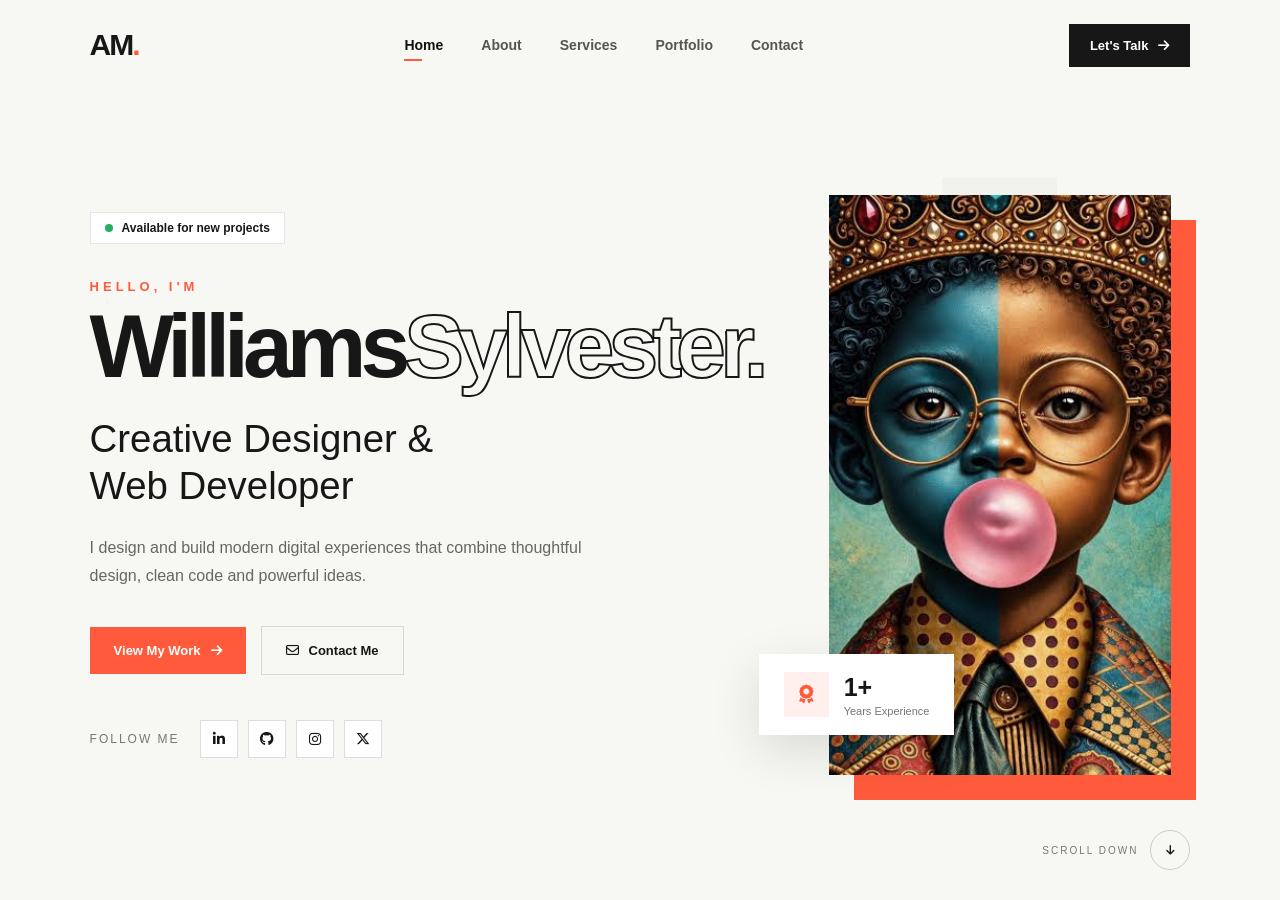
==== index.html @ d95278f9 "My first commit" ====
<!DOCTYPE html>
<html lang="en">
<head>
    <meta charset="UTF-8">
    <meta name="viewport" content="width=device-width, initial-scale=1.0">

    <title>WIlliams Sylvester Portfolio</title>

    <link
        rel="stylesheet"
        href="https://cdnjs.cloudflare.com/ajax/libs/font-awesome/6.5.2/css/all.min.css"
    >
    <link rel="stylesheet" href="style.css">
</head>

<body>

    <!-- =========================
         NAVIGATION
    ========================== -->
    <header class="header">

        <a href="#" class="logo">
            AM<span>.</span>
        </a>

        <nav class="navbar">
            <a href="/" class="active">Home</a>
            <a href="About.html">About</a>
            <a href="Services.html">Services</a>
            <a href="Portfolio.html">Portfolio</a>
            <a href="Contact.html">Contact</a>
        </nav>

        <a href="#contact" class="nav-button">
            Let's Talk
            <i class="fa-solid fa-arrow-right"></i>
        </a>

    </header>


    <!-- =========================
         HERO SECTION
    ========================== -->
    <section class="hero" id="home">

        <!-- LEFT SIDE -->
        <div class="hero-content">

            <div class="availability">
                <span class="status-dot"></span>
                Available for new projects
            </div>

            <p class="intro">
                HELLO, I'M
            </p>

            <h1>
                Williams<span>Sylvester.</span>
            </h1>

            <h2>
                Creative Designer &
                <br>
                Web Developer
            </h2>

            <p class="description">
                I design and build modern digital experiences
                that combine thoughtful design, clean code and
                powerful ideas.
            </p>


            <!-- BUTTONS -->
            <div class="hero-buttons">

                <a href="#portfolio" class="primary-btn">
                    View My Work
                    <i class="fa-solid fa-arrow-right"></i>
                </a>

                <a href="#contact" class="secondary-btn">
                    <i class="fa-regular fa-envelope"></i>
                    Contact Me
                </a>

            </div>


            <!-- SOCIAL ICONS -->
            <div class="social-area">

                <p>Follow me</p>

                <div class="social-icons">

                    <a href="#" aria-label="LinkedIn">
                        <i class="fa-brands fa-linkedin-in"></i>
                    </a>

                    <a href="#" aria-label="GitHub">
                        <i class="fa-brands fa-github"></i>
                    </a>

                    <a href="#" aria-label="Instagram">
                        <i class="fa-brands fa-instagram"></i>
                    </a>

                    <a href="#" aria-label="X / Twitter">
                        <i class="fa-brands fa-x-twitter"></i>
                    </a>

                </div>

            </div>

        </div>


        <!-- RIGHT SIDE -->
        <div class="hero-visual">

            <div class="background-text">
                DESIGN
            </div>

            <div class="image-card">

                <!-- Replace this image later with your own -->
                <img src="Assets/Pictures/images.jpeg" alt="Profile Picture">
            

                <div class="experience-card">

                    <div class="experience-icon">
                        <i class="fa-solid fa-award"></i>
                    </div>

                    <div>
                        <strong>1+</strong>
                        <span>Years Experience</span>
                    </div>

                </div>

            </div>

        </div>


        <!-- SCROLL INDICATOR -->
        <a href="#about" class="scroll-down">

            <span>Scroll Down</span>

            <div class="scroll-circle">
                <i class="fa-solid fa-arrow-down"></i>
            </div>

        </a>

    </section>

</body>
</html>
---- style.css ----
/* ==============================
   BASIC RESET
================================ */

* {
    margin: 0;
    padding: 0;
    box-sizing: border-box;
}

html {
    scroll-behavior: smooth;
}

body {
    font-family: Arial, Helvetica, sans-serif;
    background: #f7f7f4;
    color: #171717;
}

a {
    text-decoration: none;
    color: inherit;
}


/* ==============================
   HEADER / NAVBAR
================================ */

.header {
    width: 100%;
    height: 90px;

    display: flex;
    align-items: center;
    justify-content: space-between;

    padding: 0 7%;

    position: absolute;
    top: 0;
    left: 0;

    z-index: 100;
}


/* LOGO */

.logo {
    font-size: 30px;
    font-weight: 900;
    letter-spacing: -2px;
}

.logo span {
    color: #ff5a3c;
}


/* NAVIGATION */

.navbar {
    display: flex;
    align-items: center;
    gap: 38px;
}

.navbar a {
    font-size: 14px;
    font-weight: 600;
    color: #555;
    position: relative;

    transition: 0.3s;
}

.navbar a:hover,
.navbar a.active {
    color: #111;
}


/* Small line under active navigation */

.navbar a.active::after {
    content: "";

    position: absolute;

    width: 18px;
    height: 2px;

    background: #ff5a3c;

    left: 0;
    bottom: -8px;
}


/* NAVIGATION BUTTON */

.nav-button {
    background: #171717;
    color: white;

    padding: 14px 21px;

    font-size: 13px;
    font-weight: 600;

    display: flex;
    align-items: center;
    gap: 10px;

    transition: 0.3s;
}

.nav-button:hover {
    background: #ff5a3c;
}


/* ==============================
   HERO
================================ */

.hero {
    min-height: 100vh;

    padding: 150px 7% 80px;

    display: grid;
    grid-template-columns: 1fr 1fr;
    align-items: center;

    gap: 70px;

    position: relative;

    overflow: hidden;
}


/* ==============================
   LEFT CONTENT
================================ */

.hero-content {
    max-width: 650px;
}


/* AVAILABILITY */

.availability {
    display: inline-flex;
    align-items: center;

    gap: 9px;

    padding: 8px 14px;

    background: white;

    border: 1px solid #e5e5e5;

    font-size: 12px;
    font-weight: 600;

    margin-bottom: 35px;
}

.status-dot {
    width: 8px;
    height: 8px;

    background: #27ae60;

    border-radius: 50%;
}


/* SMALL INTRO */

.intro {
    color: #ff5a3c;

    font-size: 13px;

    letter-spacing: 4px;

    font-weight: 700;

    margin-bottom: 12px;
}


/* MAIN NAME */

.hero h1 {
    font-size: clamp(60px, 7vw, 105px);

    line-height: 0.9;

    letter-spacing: -6px;

    margin-bottom: 30px;
}

.hero h1 span {
    color: transparent;

    -webkit-text-stroke: 2px #171717;
}


/* JOB TITLE */

.hero h2 {
    font-size: clamp(25px, 3vw, 42px);

    line-height: 1.2;

    font-weight: 500;

    margin-bottom: 25px;
}


/* DESCRIPTION */

.description {
    color: #666;

    max-width: 540px;

    font-size: 16px;

    line-height: 1.8;

    margin-bottom: 35px;
}


/* ==============================
   BUTTONS
================================ */

.hero-buttons {
    display: flex;
    align-items: center;

    gap: 15px;

    margin-bottom: 45px;
}


.primary-btn,
.secondary-btn {
    padding: 16px 24px;

    font-size: 13px;

    font-weight: 700;

    display: inline-flex;
    align-items: center;

    gap: 10px;

    transition: 0.3s;
}


/* PRIMARY BUTTON */

.primary-btn {
    background: #ff5a3c;

    color: white;
}

.primary-btn:hover {
    background: #171717;

    transform: translateY(-3px);
}


/* SECOND BUTTON */

.secondary-btn {
    border: 1px solid #d7d7d7;

    background: transparent;
}

.secondary-btn:hover {
    background: white;

    border-color: #171717;

    transform: translateY(-3px);
}


/* ==============================
   SOCIAL ICONS
================================ */

.social-area {
    display: flex;

    align-items: center;

    gap: 20px;
}

.social-area p {
    font-size: 12px;

    color: #777;

    text-transform: uppercase;

    letter-spacing: 2px;
}

.social-icons {
    display: flex;

    gap: 10px;
}

.social-icons a {
    width: 38px;
    height: 38px;

    display: flex;

    align-items: center;
    justify-content: center;

    border: 1px solid #ddd;

    background: white;

    font-size: 14px;

    transition: 0.3s;
}

.social-icons a:hover {
    background: #171717;

    color: white;

    transform: translateY(-4px);
}


/* ==============================
   RIGHT HERO IMAGE
================================ */

.hero-visual {
    position: relative;

    display: flex;

    justify-content: center;
    align-items: center;
}


/* LARGE BACKGROUND TEXT */

.background-text {
    position: absolute;

    font-size: clamp(100px, 13vw, 200px);

    font-weight: 900;

    color: rgba(0, 0, 0, 0.025);

    transform: rotate(90deg);

    z-index: 0;

    user-select: none;
}


/* IMAGE CONTAINER */

.image-card {
    width: min(430px, 90%);

    height: 580px;

    position: relative;

    z-index: 2;

    background: #ddd;
}


/* ORANGE DECORATIVE BLOCK */

.image-card::before {
    content: "";

    position: absolute;

    width: 100%;
    height: 100%;

    background: #ff5a3c;

    left: 25px;
    top: 25px;

    z-index: -1;
}


/* IMAGE */

.image-card img {
    width: 100%;
    height: 100%;

    object-fit: cover;

    filter: grayscale(20%);
}


/* ==============================
   EXPERIENCE CARD
================================ */

.experience-card {
    position: absolute;

    left: -70px;
    bottom: 40px;

    background: white;

    padding: 18px 25px;

    display: flex;

    align-items: center;

    gap: 15px;

    box-shadow:
        0 15px 50px rgba(0, 0, 0, 0.12);
}


.experience-icon {
    width: 45px;
    height: 45px;

    background: #fff0ed;

    color: #ff5a3c;

    display: flex;

    align-items: center;
    justify-content: center;

    font-size: 19px;
}


.experience-card strong {
    display: block;

    font-size: 25px;
}

.experience-card span {
    display: block;

    font-size: 11px;

    color: #777;

    margin-top: 3px;
}


/* ==============================
   SCROLL DOWN
================================ */

.scroll-down {
    position: absolute;

    right: 7%;

    bottom: 30px;

    display: flex;

    align-items: center;

    gap: 12px;
}

.scroll-down span {
    font-size: 10px;

    letter-spacing: 2px;

    text-transform: uppercase;

    color: #777;
}

.scroll-circle {
    width: 40px;
    height: 40px;

    border: 1px solid #ccc;

    border-radius: 50%;

    display: flex;

    align-items: center;
    justify-content: center;

    font-size: 11px;
}


/* ==============================
   RESPONSIVE DESIGN
================================ */

@media (max-width: 950px) {

    .navbar {
        display: none;
    }

    .hero {
        grid-template-columns: 1fr;

        padding-top: 130px;
    }

    .hero-content {
        order: 1;
    }

    .hero-visual {
        order: 2;

        margin-top: 30px;
    }

    .image-card {
        height: 500px;
    }

    .experience-card {
        left: -20px;
    }

    .scroll-down {
        display: none;
    }
}


@media (max-width: 600px) {

    .header {
        padding: 0 5%;
    }

    .hero {
        padding-left: 5%;
        padding-right: 5%;
    }

    .nav-button {
        display: none;
    }

    .hero h1 {
        letter-spacing: -3px;
    }

    .hero-buttons {
        flex-direction: column;

        align-items: flex-start;
    }

    .image-card {
        width: 90%;

        height: 430px;
    }

    .experience-card {
        left: -10px;

        bottom: 20px;
    }
}

/* ==================================================
   1. GENERAL WEBSITE CSS
================================================== */

* {
    margin: 0;
    padding: 0;
    box-sizing: border-box;
}

html {
    scroll-behavior: smooth;
}

body {
    font-family: Arial, Helvetica, sans-serif;
    background: #f7f7f4;
    color: #171717;
}

a {
    color: inherit;
    text-decoration: none;
}

img {
    width: 100%;
    display: block;
}


/* ==================================================
   2. NAVIGATION BAR CSS
================================================== */

.main-header {
    width: 100%;
    min-height: 80px;

    padding: 0 7%;

    display: flex;
    align-items: center;
    justify-content: space-between;

    background: #ffffff;

    border-bottom: 1px solid #e9e9e9;
}

.nav-logo {
    font-size: 25px;
    font-weight: 800;
}

.nav-logo span {
    color: #ff5a3c;
}

.main-nav {
    display: flex;
    align-items: center;
    gap: 35px;
}

.nav-item {
    position: relative;

    color: #555;

    font-size: 14px;
    font-weight: 600;

    padding: 30px 0;

    transition: 0.3s;
}

.nav-item:hover,
.nav-item.active {
    color: #ff5a3c;
}

.nav-item.active::after {
    content: "";

    position: absolute;

    width: 20px;
    height: 2px;

    background: #ff5a3c;

    bottom: 20px;
    left: 0;
}


/* ==================================================
   3. SHARED PAGE HEADING
================================================== */

.page-heading {
    padding: 100px 7% 70px;

    text-align: center;

    background: #111;
    color: white;
}

.page-heading > p:first-child {
    color: #ff5a3c;

    font-size: 12px;
    font-weight: 700;

    letter-spacing: 4px;

    margin-bottom: 15px;
}

.page-heading h1 {
    font-size: clamp(45px, 6vw, 80px);

    letter-spacing: -4px;

    margin-bottom: 20px;
}

.page-heading h1 span {
    color: #ff5a3c;
}

.heading-description {
    max-width: 570px;

    margin: auto;

    color: #aaa;

    line-height: 1.8;
}


/* ==================================================
   4. BUTTONS
================================================== */

.main-btn {
    display: inline-flex;
    align-items: center;
    justify-content: center;

    gap: 10px;

    padding: 16px 25px;

    border: none;

    background: #ff5a3c;
    color: white;

    font-weight: bold;
    font-size: 13px;

    cursor: pointer;

    transition: 0.3s;
}

.main-btn:hover {
    background: #171717;

    transform: translateY(-3px);
}

.outline-btn {
    padding: 16px 25px;

    border: 1px solid #ccc;

    font-size: 13px;
    font-weight: bold;

    transition: 0.3s;
}

.outline-btn:hover {
    background: #171717;
    color: white;

    border-color: #171717;
}


/* ==================================================
   5. HOME PAGE CSS
================================================== */

.home-hero {
    min-height: calc(100vh - 80px);

    padding: 70px 7%;

    display: grid;

    grid-template-columns: 1.1fr 0.9fr;

    align-items: center;

    gap: 80px;
}

.small-title {
    color: #ff5a3c;

    font-size: 12px;
    font-weight: bold;

    letter-spacing: 4px;

    margin-bottom: 15px;
}

.home-content h1 {
    font-size: clamp(60px, 7vw, 100px);

    line-height: 0.95;

    letter-spacing: -6px;

    margin-bottom: 25px;
}

.home-content h1 span {
    color: transparent;

    -webkit-text-stroke: 2px #171717;
}

.home-content h2 {
    font-size: clamp(27px, 3vw, 42px);

    font-weight: 500;

    line-height: 1.2;

    margin-bottom: 25px;
}

.home-description {
    max-width: 560px;

    color: #666;

    line-height: 1.8;

    margin-bottom: 35px;
}

.home-buttons {
    display: flex;

    gap: 15px;
}

.home-image {
    position: relative;

    max-width: 450px;

    margin: auto;
}

.home-image::after {
    content: "";

    position: absolute;

    width: 100%;
    height: 100%;

    top: 20px;
    left: 20px;

    background: #ff5a3c;

    z-index: -1;
}

.home-image img {
    height: 580px;

    object-fit: cover;
}


/* ==================================================
   6. ABOUT PAGE CSS
================================================== */

.about-section {
    padding: 100px 7%;

    display: grid;

    grid-template-columns: 0.8fr 1.2fr;

    gap: 90px;

    align-items: center;
}

.about-image {
    position: relative;
}

.about-image::before {
    content: "";

    position: absolute;

    width: 70%;
    height: 70%;

    left: -20px;
    bottom: -20px;

    background: #ff5a3c;

    z-index: -1;
}

.about-image img {
    height: 550px;

    object-fit: cover;
}

.about-content h2 {
    font-size: clamp(35px, 4vw, 55px);

    letter-spacing: -2px;

    margin-bottom: 25px;
}

.about-content h2 span {
    color: #ff5a3c;
}

.about-content > p {
    color: #666;

    line-height: 1.8;

    margin-bottom: 15px;
}

.about-details {
    display: grid;

    grid-template-columns: repeat(3, 1fr);

    gap: 15px;

    margin: 35px 0;
}

.about-details div {
    padding: 20px;

    background: white;

    border: 1px solid #eee;
}

.about-details strong {
    display: block;

    font-size: 27px;

    margin-bottom: 5px;
}

.about-details span {
    color: #777;

    font-size: 11px;
}


/* ==================================================
   7. SERVICES PAGE CSS
================================================== */

.services-grid {
    padding: 90px 7%;

    display: grid;

    grid-template-columns: repeat(3, 1fr);

    gap: 25px;
}

.service-card {
    position: relative;

    background: white;

    padding: 40px 35px;

    border: 1px solid #e7e7e7;

    transition: 0.35s;
}

.service-card:hover {
    transform: translateY(-10px);

    box-shadow: 0 20px 50px rgba(0,0,0,0.08);
}

.service-icon {
    width: 60px;
    height: 60px;

    display: flex;

    align-items: center;
    justify-content: center;

    background: #fff0ed;
    color: #ff5a3c;

    font-size: 23px;

    margin-bottom: 35px;
}

.service-card > span {
    position: absolute;

    right: 30px;
    top: 30px;

    color: #ddd;

    font-size: 30px;
    font-weight: bold;
}

.service-card h2 {
    margin-bottom: 15px;

    font-size: 21px;
}

.service-card p {
    color: #777;

    line-height: 1.7;

    margin-bottom: 25px;
}

.service-card a {
    font-size: 13px;

    font-weight: bold;

    display: inline-flex;

    gap: 8px;

    align-items: center;
}

.service-card a:hover {
    color: #ff5a3c;
}


/* ==================================================
   8. PORTFOLIO PAGE CSS
================================================== */

.portfolio-grid {
    padding: 90px 7%;

    display: grid;

    grid-template-columns: repeat(2, 1fr);

    gap: 35px;
}

.project-card {
    background: white;

    border: 1px solid #e7e7e7;

    overflow: hidden;
}

.project-image {
    height: 350px;

    overflow: hidden;
}

.project-image img {
    width: 100%;
    height: 100%;

    object-fit: cover;

    transition: 0.5s;
}

.project-card:hover img {
    transform: scale(1.06);
}

.project-info {
    padding: 30px;
}

.project-info > span {
    color: #ff5a3c;

    font-size: 10px;
    font-weight: bold;

    letter-spacing: 3px;
}

.project-info h2 {
    font-size: 25px;

    margin: 12px 0;
}

.project-info p {
    color: #777;

    line-height: 1.7;

    margin-bottom: 20px;
}

.project-info a {
    font-size: 13px;

    font-weight: bold;

    display: inline-flex;

    align-items: center;

    gap: 8px;
}

.project-info a:hover {
    color: #ff5a3c;
}


/* ==================================================
   9. CONTACT PAGE CSS
================================================== */

.contact-section {
    padding: 100px 7%;

    display: grid;

    grid-template-columns: 0.8fr 1.2fr;

    gap: 100px;
}

.contact-information h2 {
    font-size: clamp(35px, 4vw, 55px);

    line-height: 1.1;

    letter-spacing: -2px;

    margin-bottom: 25px;
}

.contact-information h2 span {
    color: #ff5a3c;
}

.contact-information > p {
    color: #777;

    line-height: 1.8;

    margin-bottom: 35px;
}

.contact-detail {
    display: flex;

    align-items: center;

    gap: 20px;

    margin-bottom: 25px;
}

.contact-detail > i {
    width: 50px;
    height: 50px;

    display: flex;

    align-items: center;
    justify-content: center;

    background: #fff0ed;

    color: #ff5a3c;
}

.contact-detail span {
    display: block;

    color: #888;

    font-size: 11px;

    margin-bottom: 5px;
}

.contact-detail strong {
    font-size: 14px;
}


/* CONTACT FORM */

.contact-form {
    padding: 45px;

    background: white;

    border: 1px solid #e7e7e7;
}

.form-row {
    display: grid;

    grid-template-columns: 1fr 1fr;

    gap: 20px;
}

.input-group {
    margin-bottom: 20px;
}

.input-group label {
    display: block;

    margin-bottom: 8px;

    font-size: 12px;

    font-weight: bold;
}

.input-group input,
.input-group textarea {
    width: 100%;

    padding: 15px;

    border: 1px solid #ddd;

    outline: none;

    font-family: inherit;

    background: #fafafa;

    transition: 0.3s;
}

.input-group textarea {
    resize: vertical;
}

.input-group input:focus,
.input-group textarea:focus {
    border-color: #ff5a3c;

    background: white;
}


/* ==================================================
   10. RESPONSIVE CSS
================================================== */

@media (max-width: 900px) {

    .home-hero,
    .about-section,
    .contact-section {
        grid-template-columns: 1fr;
    }

    .services-grid {
        grid-template-columns: repeat(2, 1fr);
    }

    .portfolio-grid {
        grid-template-columns: 1fr;
    }

    .main-nav {
        gap: 18px;
    }

    .home-image {
        margin-top: 30px;
    }
}


@media (max-width: 650px) {

    .main-header {
        flex-direction: column;

        padding: 20px;
    }

    .main-nav {
        width: 100%;

        margin-top: 15px;

        justify-content: center;

        flex-wrap: wrap;
    }

    .nav-item {
        padding: 10px 0;
    }

    .nav-item.active::after {
        bottom: 3px;
    }

    .home-hero,
    .about-section,
    .services-grid,
    .portfolio-grid,
    .contact-section {
        padding-left: 5%;
        padding-right: 5%;
    }

    .services-grid {
        grid-template-columns: 1fr;
    }

    .about-details {
        grid-template-columns: 1fr;
    }

    .form-row {
        grid-template-columns: 1fr;
    }

    .contact-form {
        padding: 25px;
    }

    .home-content h1 {
        letter-spacing: -3px;
    }

    .home-buttons {
        flex-direction: column;

        align-items: flex-start;
    }

    .home-image img {
        height: 450px;
    }
}
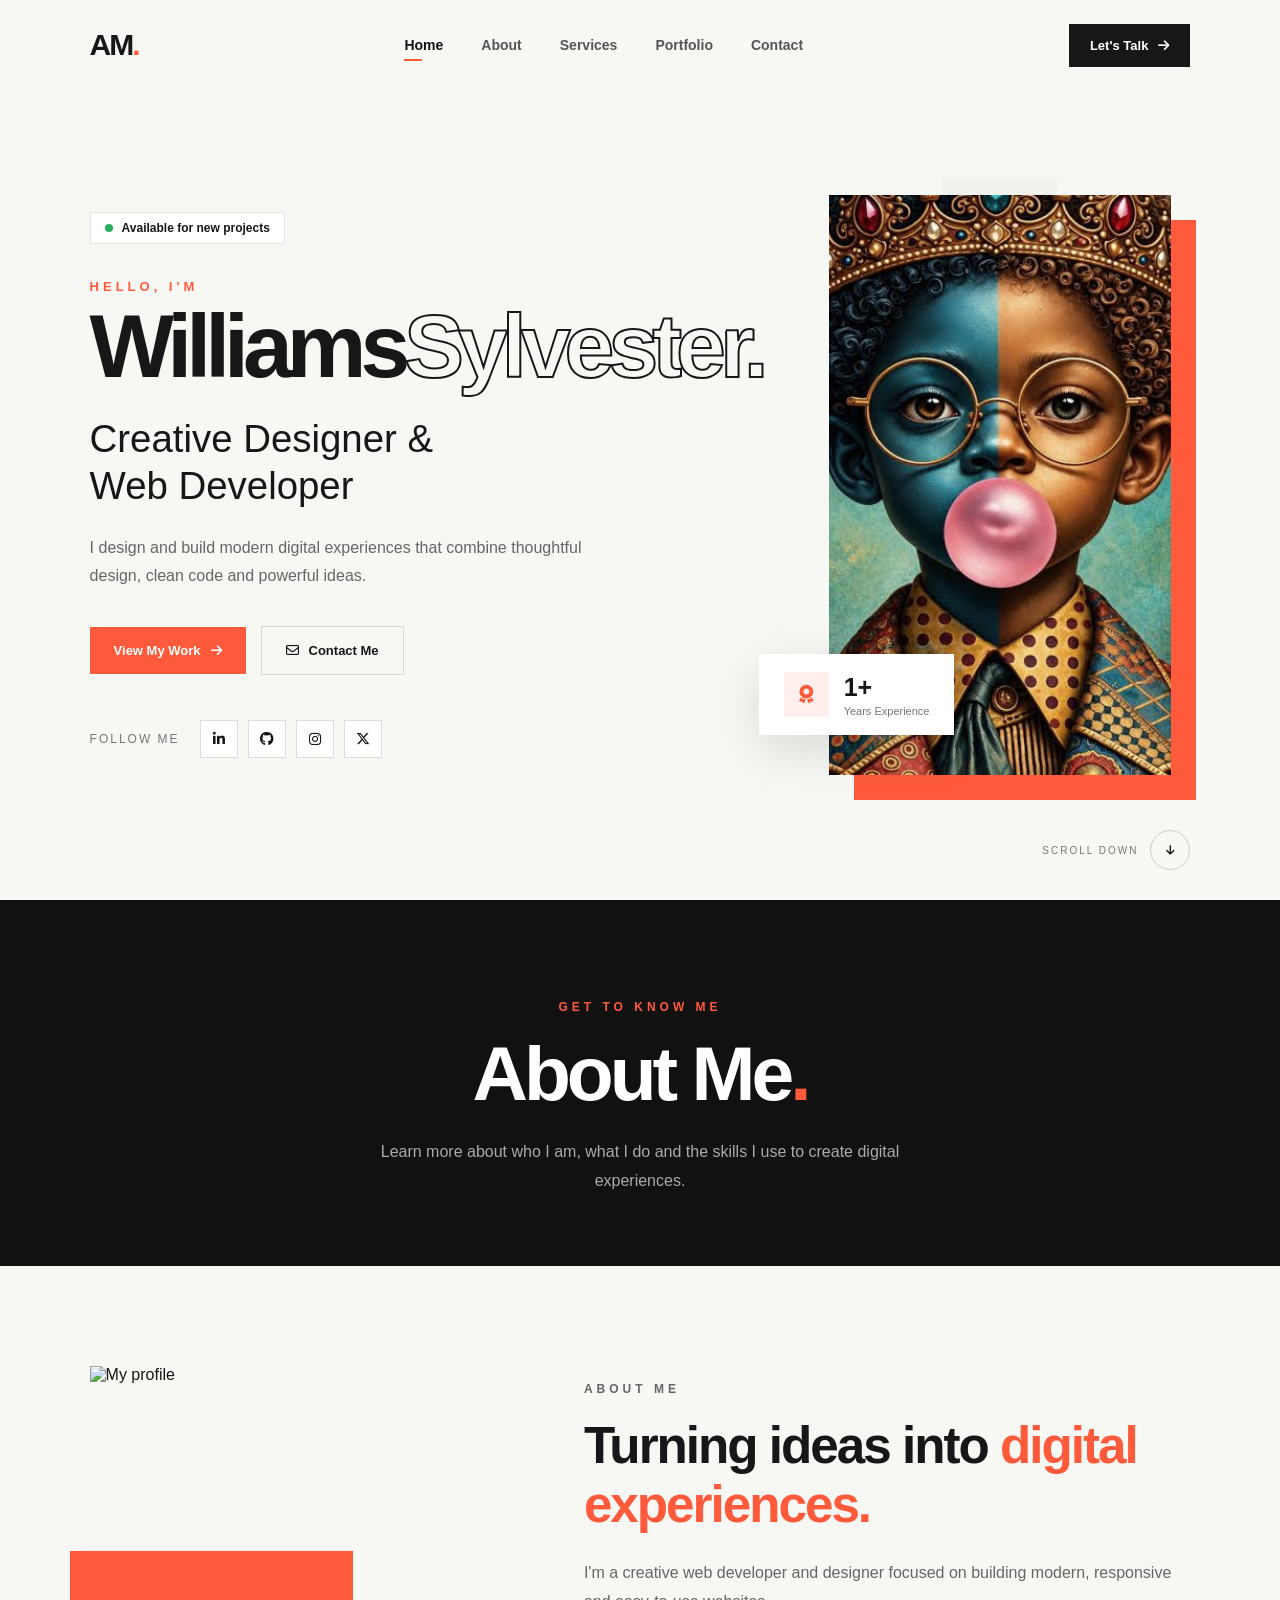
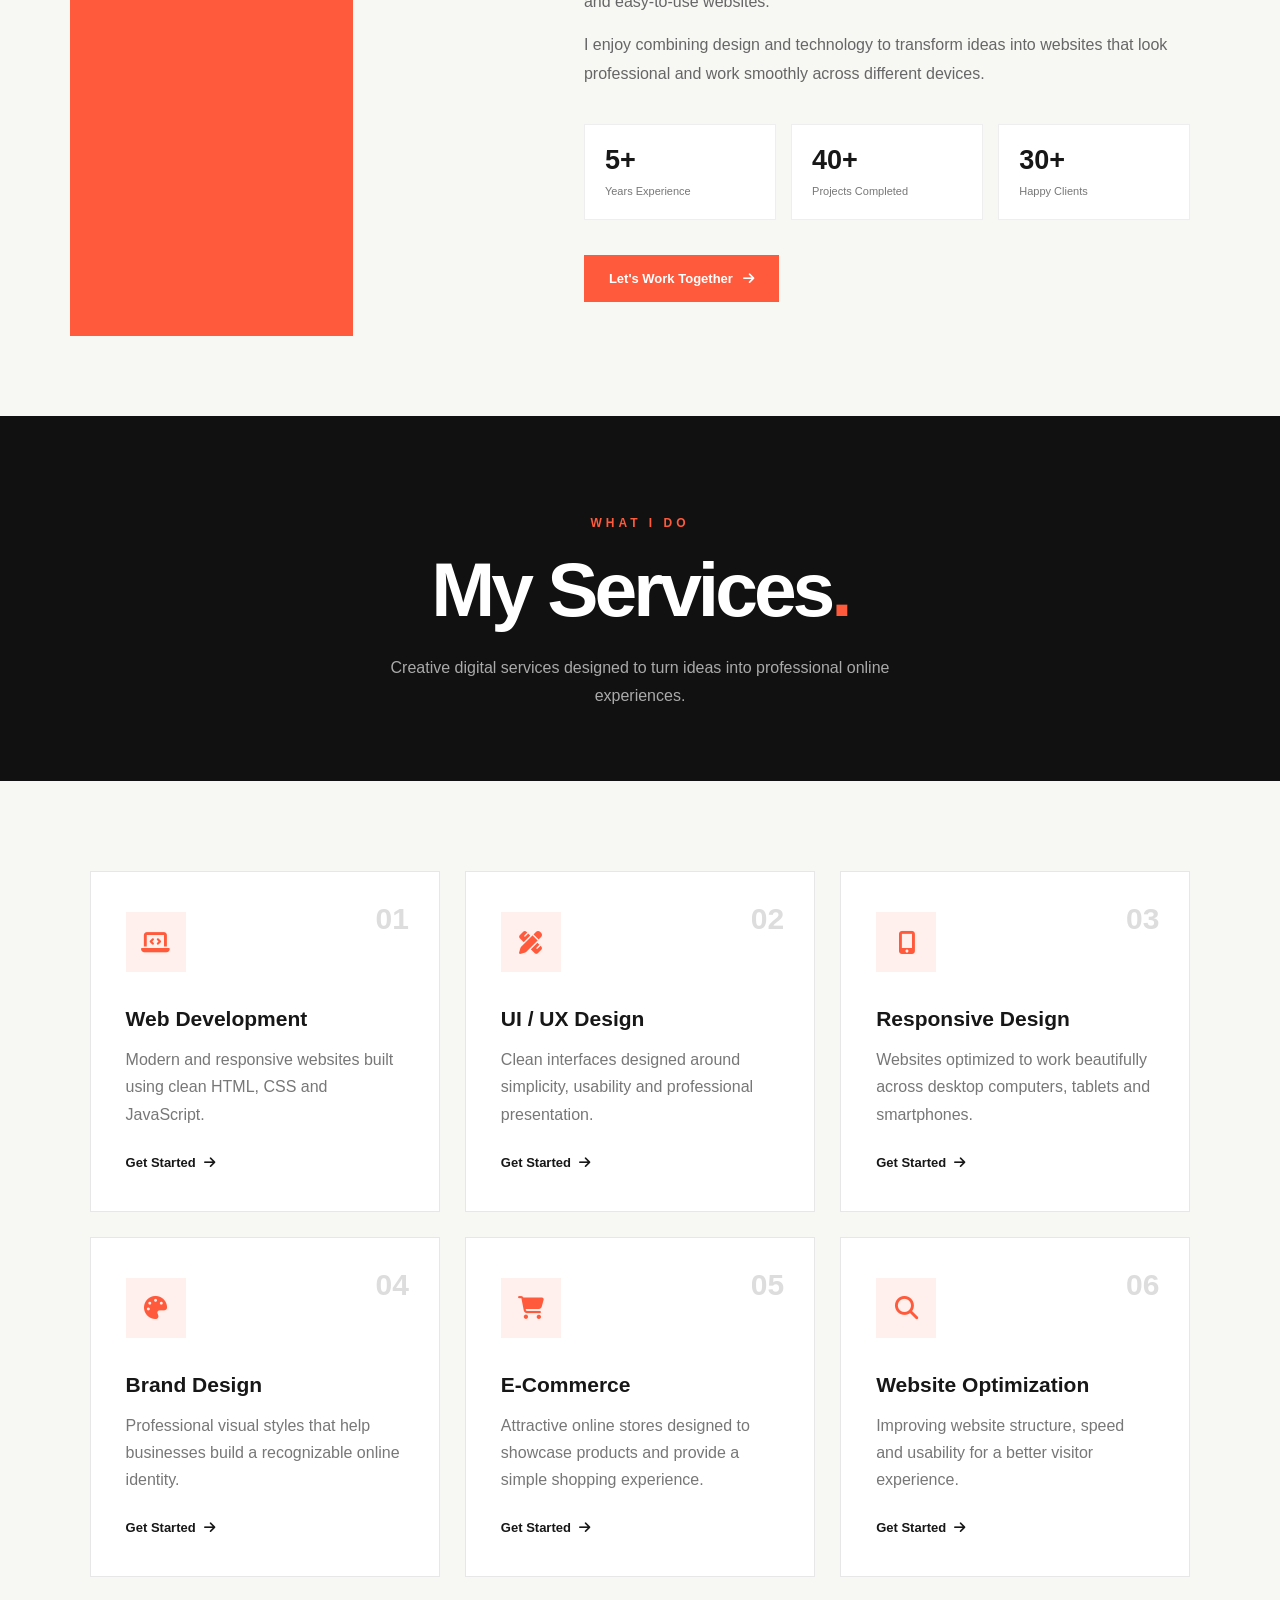
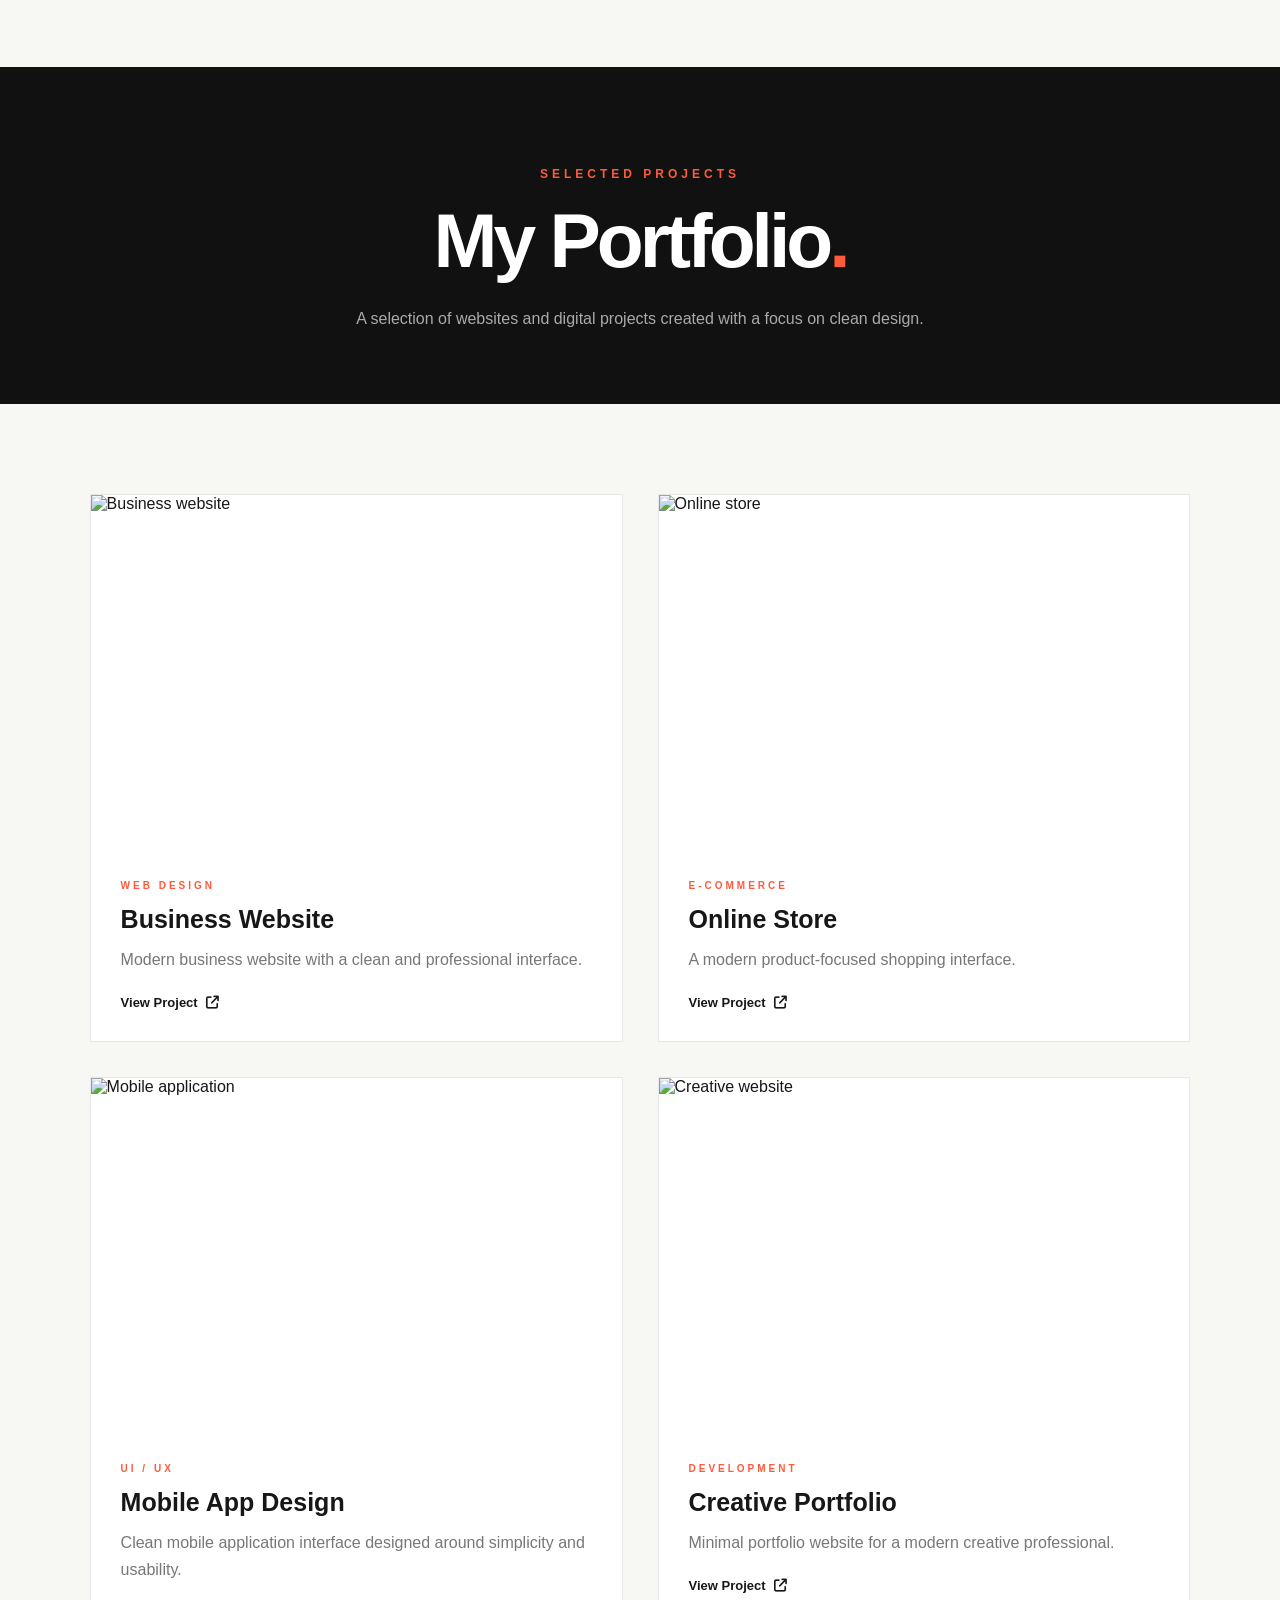
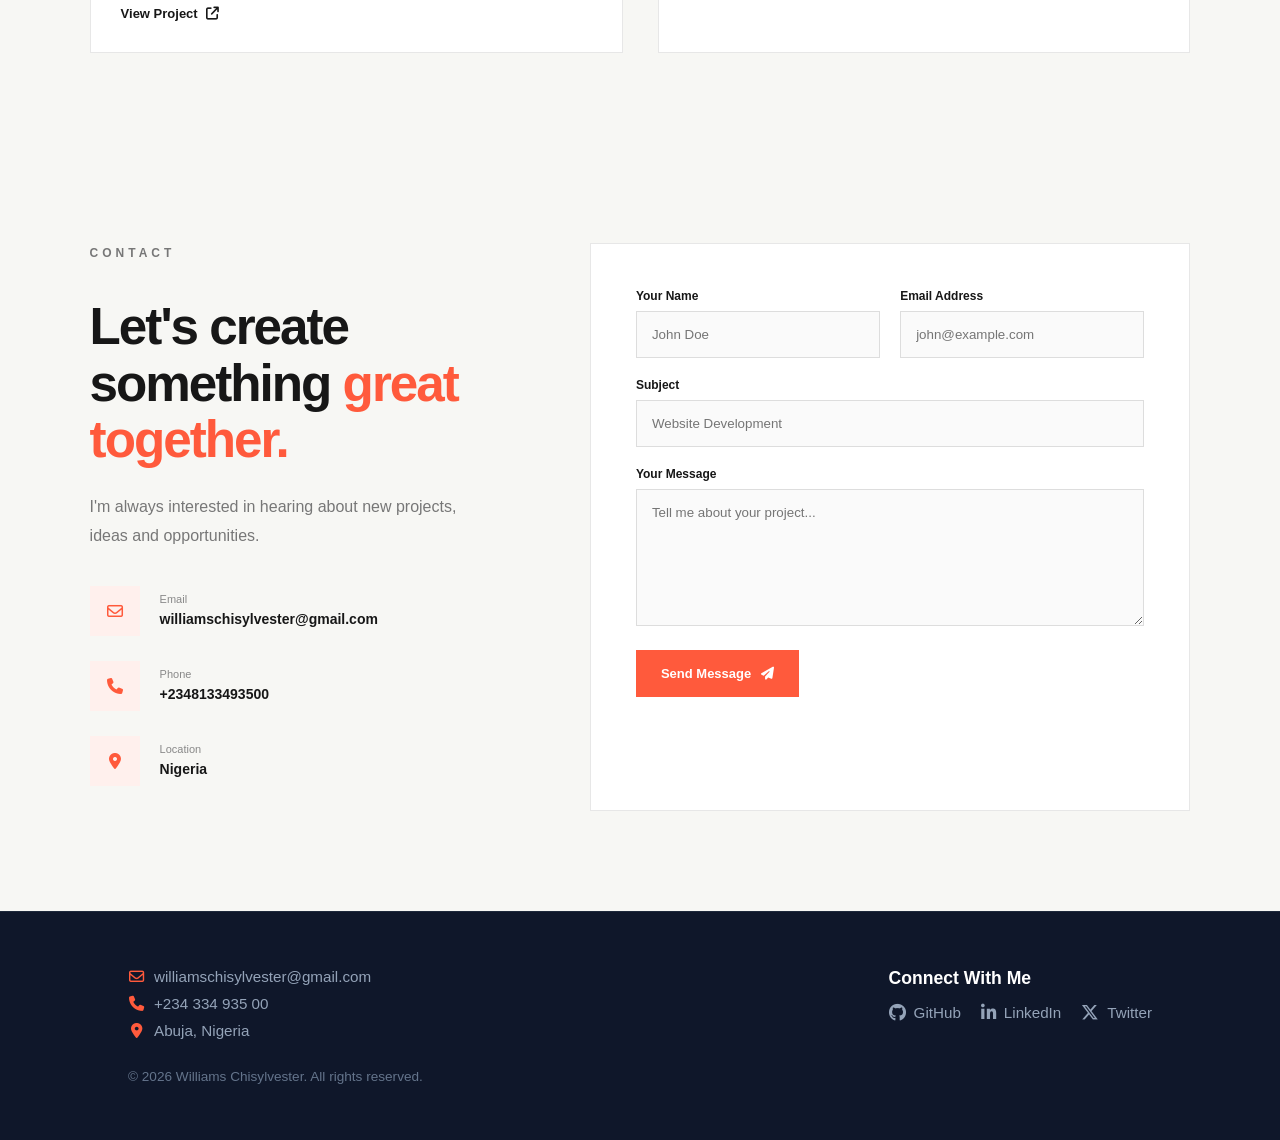
==== commit 0fd5be7b: "corrections" ====
--- a/index.html
+++ b/index.html
@@ -25,11 +25,11 @@
         </a>
 
         <nav class="navbar">
-            <a href="/" class="active">Home</a>
-            <a href="About.html">About</a>
-            <a href="Services.html">Services</a>
-            <a href="Portfolio.html">Portfolio</a>
-            <a href="Contact.html">Contact</a>
+            <a href="#home" class="active" aria-current="page">Home</a>
+            <a href="#about">About</a>
+            <a href="#services">Services</a>
+            <a href="#portfolio">Portfolio</a>
+            <a href="#contact">Contact</a>
         </nav>
 
         <a href="#contact" class="nav-button">
@@ -164,5 +164,594 @@
 
     </section>
 
+    <!-- ABOUT ME -->
+
+    <main>
+
+    <section class="page-heading" id="about">
+
+        <p>GET TO KNOW ME</p>
+
+        <h1>About Me<span>.</span></h1>
+
+        <p class="heading-description">
+            Learn more about who I am, what I do and the skills
+            I use to create digital experiences.
+        </p>
+
+    </section>
+
+
+    <section class="about-section">
+
+        <div class="about-image">
+
+            <img
+                src="https://images.unsplash.com/photo-1500648767791-00dcc994a43e?auto=format&fit=crop&w=900&q=80"
+                alt="My profile">
+
+        </div>
+
+
+        <div class="about-content">
+
+            <p class="small-title">
+                ABOUT ME
+            </p>
+
+            <h2>
+                Turning ideas into
+                <span>digital experiences.</span>
+            </h2>
+
+            <p>
+                I'm a creative web developer and designer focused
+                on building modern, responsive and easy-to-use websites.
+            </p>
+
+            <p>
+                I enjoy combining design and technology to transform
+                ideas into websites that look professional and work
+                smoothly across different devices.
+            </p>
+
+
+            <div class="about-details">
+
+                <div>
+                    <strong>5+</strong>
+                    <span>Years Experience</span>
+                </div>
+
+                <div>
+                    <strong>40+</strong>
+                    <span>Projects Completed</span>
+                </div>
+
+                <div>
+                    <strong>30+</strong>
+                    <span>Happy Clients</span>
+                </div>
+
+            </div>
+
+
+            <a href="Contact.html" class="main-btn">
+                Let's Work Together
+                <i class="fa-solid fa-arrow-right"></i>
+            </a>
+
+        </div>
+
+    </section>
+  
+     <!-- MY SERVICES -->
+
+<main>
+
+    <section class="page-heading" id="services">
+
+        <p>WHAT I DO</p>
+
+        <h1>My Services<span>.</span></h1>
+
+        <p class="heading-description">
+            Creative digital services designed to turn ideas
+            into professional online experiences.
+        </p>
+
+    </section>
+
+
+    <section class="services-grid">
+
+        <div class="service-card">
+
+            <div class="service-icon">
+                <i class="fa-solid fa-laptop-code"></i>
+            </div>
+
+            <span>01</span>
+
+            <h2>Web Development</h2>
+
+            <p>
+                Modern and responsive websites built using clean
+                HTML, CSS and JavaScript.
+            </p>
+
+            <a href="Contact.html">
+                Get Started
+                <i class="fa-solid fa-arrow-right"></i>
+            </a>
+
+        </div>
+
+
+        <div class="service-card">
+
+            <div class="service-icon">
+                <i class="fa-solid fa-pen-ruler"></i>
+            </div>
+
+            <span>02</span>
+
+            <h2>UI / UX Design</h2>
+
+            <p>
+                Clean interfaces designed around simplicity,
+                usability and professional presentation.
+            </p>
+
+            <a href="Contact.html">
+                Get Started
+                <i class="fa-solid fa-arrow-right"></i>
+            </a>
+
+        </div>
+
+
+        <div class="service-card">
+
+            <div class="service-icon">
+                <i class="fa-solid fa-mobile-screen-button"></i>
+            </div>
+
+            <span>03</span>
+
+            <h2>Responsive Design</h2>
+
+            <p>
+                Websites optimized to work beautifully across
+                desktop computers, tablets and smartphones.
+            </p>
+
+            <a href="Contact.html">
+                Get Started
+                <i class="fa-solid fa-arrow-right"></i>
+            </a>
+
+        </div>
+
+
+        <div class="service-card">
+
+            <div class="service-icon">
+                <i class="fa-solid fa-palette"></i>
+            </div>
+
+            <span>04</span>
+
+            <h2>Brand Design</h2>
+
+            <p>
+                Professional visual styles that help businesses
+                build a recognizable online identity.
+            </p>
+
+            <a href="Contact.html">
+                Get Started
+                <i class="fa-solid fa-arrow-right"></i>
+            </a>
+
+        </div>
+
+
+        <div class="service-card">
+
+            <div class="service-icon">
+                <i class="fa-solid fa-cart-shopping"></i>
+            </div>
+
+            <span>05</span>
+
+            <h2>E-Commerce</h2>
+
+            <p>
+                Attractive online stores designed to showcase
+                products and provide a simple shopping experience.
+            </p>
+
+            <a href="Contact.html">
+                Get Started
+                <i class="fa-solid fa-arrow-right"></i>
+            </a>
+
+        </div>
+
+
+        <div class="service-card">
+
+            <div class="service-icon">
+                <i class="fa-solid fa-magnifying-glass"></i>
+            </div>
+
+            <span>06</span>
+
+            <h2>Website Optimization</h2>
+
+            <p>
+                Improving website structure, speed and usability
+                for a better visitor experience.
+            </p>
+
+            <a href="Contact.html">
+                Get Started
+                <i class="fa-solid fa-arrow-right"></i>
+            </a>
+
+        </div>
+
+    </section>
+
+</main>
+
+    <!-- MY PORTFOLIO -->
+
+<main>
+
+    <section class="page-heading" id="portfolio">
+
+        <p>SELECTED PROJECTS</p>
+
+        <h1>My Portfolio<span>.</span></h1>
+
+        <p class="heading-description">
+            A selection of websites and digital projects
+            created with a focus on clean design.
+        </p>
+
+    </section>
+
+
+    <section class="portfolio-grid">
+
+        <article class="project-card">
+
+            <div class="project-image">
+
+                <img
+                    src="https://images.unsplash.com/photo-1460925895917-afdab827c52f?auto=format&fit=crop&w=1000&q=80"
+                    alt="Business website">
+
+            </div>
+
+            <div class="project-info">
+
+                <span>WEB DESIGN</span>
+
+                <h2>Business Website</h2>
+
+                <p>
+                    Modern business website with a clean
+                    and professional interface.
+                </p>
+
+                <a href="#">
+                    View Project
+                    <i class="fa-solid fa-arrow-up-right-from-square"></i>
+                </a>
+
+            </div>
+
+        </article>
+
+
+        <article class="project-card">
+
+            <div class="project-image">
+
+                <img
+                    src="https://images.unsplash.com/photo-1556742049-0cfed4f6a45d?auto=format&fit=crop&w=1000&q=80"
+                    alt="Online store">
+
+            </div>
+
+            <div class="project-info">
+
+                <span>E-COMMERCE</span>
+
+                <h2>Online Store</h2>
+
+                <p>
+                    A modern product-focused shopping interface.
+                </p>
+
+                <a href="#">
+                    View Project
+                    <i class="fa-solid fa-arrow-up-right-from-square"></i>
+                </a>
+
+            </div>
+
+        </article>
+
+
+        <article class="project-card">
+
+            <div class="project-image">
+
+                <img
+                    src="https://images.unsplash.com/photo-1551650975-87deedd944c3?auto=format&fit=crop&w=1000&q=80"
+                    alt="Mobile application">
+
+            </div>
+
+            <div class="project-info">
+
+                <span>UI / UX</span>
+
+                <h2>Mobile App Design</h2>
+
+                <p>
+                    Clean mobile application interface designed
+                    around simplicity and usability.
+                </p>
+
+                <a href="#">
+                    View Project
+                    <i class="fa-solid fa-arrow-up-right-from-square"></i>
+                </a>
+
+            </div>
+
+        </article>
+
+
+        <article class="project-card">
+
+            <div class="project-image">
+
+                <img
+                    src="https://images.unsplash.com/photo-1559028012-481c04fa702d?auto=format&fit=crop&w=1000&q=80"
+                    alt="Creative website">
+
+            </div>
+
+            <div class="project-info">
+
+                <span>DEVELOPMENT</span>
+
+                <h2>Creative Portfolio</h2>
+
+                <p>
+                    Minimal portfolio website for a modern
+                    creative professional.
+                </p>
+
+                <a href="#">
+                    View Project
+                    <i class="fa-solid fa-arrow-up-right-from-square"></i>
+                </a>
+
+            </div>
+
+        </article>
+
+    </section>
+
+</main>
+
+
+</main>
+
+    <!-- CONTACT SECTION -->
+<main>
+      <section class="contact-section" id="contact">
+
+
+        <!-- LEFT SIDE -->
+
+        <div class="contact-information">
+
+            <p class="small-title">
+                CONTACT
+            </p>
+
+            <h2>
+                Let's create something
+                <span>great together.</span>
+            </h2>
+
+            <p>
+                I'm always interested in hearing about new
+                projects, ideas and opportunities.
+            </p>
+
+
+            <div class="contact-detail">
+
+                <i class="fa-regular fa-envelope"></i>
+
+                <div>
+                    <span>Email</span>
+                    <strong>williamschisylvester@gmail.com</strong>
+                </div>
+
+            </div>
+
+            <div class="contact-detail">
+
+                <i class="fa-solid fa-phone"></i>
+
+                <div>
+                    <span>Phone</span>
+                    <strong>+2348133493500</strong>
+                </div>
+
+            </div>
+
+
+            <div class="contact-detail">
+
+                <i class="fa-solid fa-location-dot"></i>
+
+                <div>
+                    <span>Location</span>
+                    <strong>Nigeria</strong>
+                </div>
+
+            </div>
+
+        </div>
+
+
+        <!-- RIGHT SIDE -->
+
+        <form class="contact-form">
+
+            <div class="form-row">
+
+                <div class="input-group">
+
+                    <label>Your Name</label>
+
+                    <input
+                        type="text"
+                        placeholder="John Doe">
+
+                </div>
+
+
+                <div class="input-group">
+
+                    <label>Email Address</label>
+
+                    <input
+                        type="email"
+                        placeholder="john@example.com">
+
+                </div>
+
+            </div>
+
+
+            <div class="input-group">
+
+                <label>Subject</label>
+
+                <input
+                    type="text"
+                    placeholder="Website Development">
+
+            </div>
+
+
+            <div class="input-group">
+
+                <label>Your Message</label>
+
+                <textarea
+                    rows="7"
+                    placeholder="Tell me about your project..."></textarea>
+
+            </div>
+
+
+            <button type="submit" class="main-btn">
+
+                Send Message
+
+                <i class="fa-solid fa-paper-plane"></i>
+
+            </button>
+
+        </form>
+
+    </section>
+
+</main>
+
+<script>
+    const navigationLinks = [...document.querySelectorAll(".navbar a")];
+    const navigationSections = navigationLinks
+        .map((link) => document.querySelector(link.getAttribute("href")))
+        .filter(Boolean);
+    const header = document.querySelector(".header");
+
+    function updateActiveNavigation() {
+        const activationLine = header.getBoundingClientRect().bottom + 20;
+        let activeSection = navigationSections[0];
+
+        for (const section of navigationSections) {
+            if (section.getBoundingClientRect().top <= activationLine) {
+                activeSection = section;
+            } else {
+                break;
+            }
+        }
+
+        navigationLinks.forEach((link) => {
+            const isActive = link.getAttribute("href") === `#${activeSection.id}`;
+            link.classList.toggle("active", isActive);
+
+            if (isActive) {
+                link.setAttribute("aria-current", "page");
+            } else {
+                link.removeAttribute("aria-current");
+            }
+        });
+    }
+
+    window.addEventListener("scroll", updateActiveNavigation, { passive: true });
+    window.addEventListener("resize", updateActiveNavigation);
+    updateActiveNavigation();
+</script>
+
+<footer class="portfolio-footer">
+    <div class="footer-container">
+        
+        <!-- Left Side: Contact Information & Copyright -->
+        <div class="footer-left">
+            <div class="footer-info-group">
+                <p><i class="fa-regular fa-envelope" aria-hidden="true"></i><a href="mailto:williamschisylvester@gmail.com">williamschisylvester@gmail.com</a></p>
+                <p><i class="fa-solid fa-phone" aria-hidden="true"></i><a href="tel:+23433493500">+234 334 935 00</a></p>
+                <p><i class="fa-solid fa-location-dot" aria-hidden="true"></i><span>Abuja, Nigeria</span></p>
+            </div>
+            <p class="footer-copy">&copy; 2026 Williams Chisylvester. All rights reserved.</p>
+        </div>
+
+        <!-- Right Side: Social Media Profiles -->
+        <div class="footer-right">
+            <h3>Connect With Me</h3>
+            <div class="footer-socials">
+                <a href="https://github.com" target="_blank" rel="noopener noreferrer" class="social-link" aria-label="GitHub">
+                    <i class="fa-brands fa-github" aria-hidden="true"></i>
+                    <span>GitHub</span>
+                </a>
+                <a href="https://linkedin.com" target="_blank" rel="noopener noreferrer" class="social-link" aria-label="LinkedIn">
+                    <i class="fa-brands fa-linkedin-in" aria-hidden="true"></i>
+                    <span>LinkedIn</span>
+                </a>
+                <a href="https://twitter.com" target="_blank" rel="noopener noreferrer" class="social-link" aria-label="Twitter">
+                    <i class="fa-brands fa-x-twitter" aria-hidden="true"></i>
+                    <span>Twitter</span>
+                </a>
+            </div>
+        </div>
+
+    </div>
+</footer>
+
 </body>
 </html>
--- a/style.css
+++ b/style.css
@@ -10,6 +10,7 @@
 
 html {
     scroll-behavior: smooth;
+    scroll-padding-top: 100px;
 }
 
 body {
@@ -38,11 +39,13 @@
 
     padding: 0 7%;
 
-    position: absolute;
+    position: fixed;
     top: 0;
     left: 0;
 
     z-index: 100;
+    background: rgba(247, 247, 244, 0.96);
+    backdrop-filter: blur(12px);
 }
 
 
@@ -98,6 +101,11 @@
     bottom: -8px;
 }
 
+.page-heading,
+.contact-section {
+    scroll-margin-top: 100px;
+}
+
 
 /* NAVIGATION BUTTON */
 
@@ -551,7 +559,29 @@
 
 @media (max-width: 950px) {
 
+    .header {
+        height: 72px;
+        gap: 20px;
+        padding: 0 5%;
+    }
+
     .navbar {
+        flex: 1;
+        justify-content: flex-start;
+        gap: 18px;
+        overflow-x: auto;
+        scrollbar-width: none;
+    }
+
+    .navbar::-webkit-scrollbar {
+        display: none;
+    }
+
+    .navbar a {
+        flex: 0 0 auto;
+    }
+
+    .nav-button {
         display: none;
     }
 
@@ -589,15 +619,24 @@
 
     .header {
         padding: 0 5%;
+        gap: 14px;
+    }
+
+    .logo {
+        font-size: 25px;
+    }
+
+    .navbar {
+        gap: 14px;
+    }
+
+    .navbar a {
+        font-size: 12px;
     }
 
     .hero {
         padding-left: 5%;
         padding-right: 5%;
-    }
-
-    .nav-button {
-        display: none;
     }
 
     .hero h1 {
@@ -1423,4 +1462,112 @@
     .home-image img {
         height: 450px;
     }
+}
+
+/* Footer Container Options */
+.portfolio-footer {
+    background-color: #0f172a; /* Midnight Blue Dark background */
+    color: #94a3b8; /* Soft readable text */
+    padding: 3.5rem 10%;
+    border-top: 1px solid #1e293b;
+}
+
+.footer-container {
+    display: flex;
+    justify-content: space-between;
+    align-items: flex-start;
+    max-width: 1200px;
+    margin: 0 auto;
+    gap: 40px;
+}
+
+/* Left Contact Column */
+.footer-left {
+    display: flex;
+    flex-direction: column;
+    gap: 20px;
+}
+
+.footer-info-group {
+    display: flex;
+    flex-direction: column;
+    gap: 10px;
+}
+
+.footer-info-group p {
+    font-size: 0.95rem;
+    display: flex;
+    align-items: center;
+    gap: 10px;
+}
+
+.footer-info-group p > i {
+    width: 16px;
+    color: #ff5a3c;
+    text-align: center;
+}
+
+.footer-info-group a {
+    color: #94a3b8;
+    text-decoration: none;
+    transition: color 0.2s ease;
+}
+
+.footer-info-group a:hover {
+    color: #38bdf8; /* Vibrant light blue highlight */
+}
+
+.footer-copy {
+    font-size: 0.85rem;
+    color: #64748b;
+    margin-top: 10px;
+}
+
+/* Right Socials Column */
+.footer-right {
+    display: flex;
+    flex-direction: column;
+    gap: 15px;
+}
+
+.footer-right h3 {
+    color: #ffffff;
+    font-size: 1.1rem;
+    font-weight: 600;
+}
+
+.footer-socials {
+    display: flex;
+    gap: 20px;
+    color: #94a3b8;
+}
+
+.social-link {
+    display: inline-flex;
+    align-items: center;
+    gap: 8px;
+    color: #94a3b8;
+    text-decoration: none;
+    font-size: 0.95rem;
+    transition: color 0.2s ease;
+}
+
+.social-link:hover {
+    color: #ff5a3c;
+}
+
+.social-link i {
+    font-size: 1.1rem;
+}
+
+/* Responsive Mobile Layout */
+@media (max-width: 768px) {
+    .footer-container {
+        flex-direction: column; /* Stacks columns vertically on mobile screens */
+        gap: 35px;
+    }
+
+    .footer-socials {
+        flex-wrap: wrap;
+    }
 }
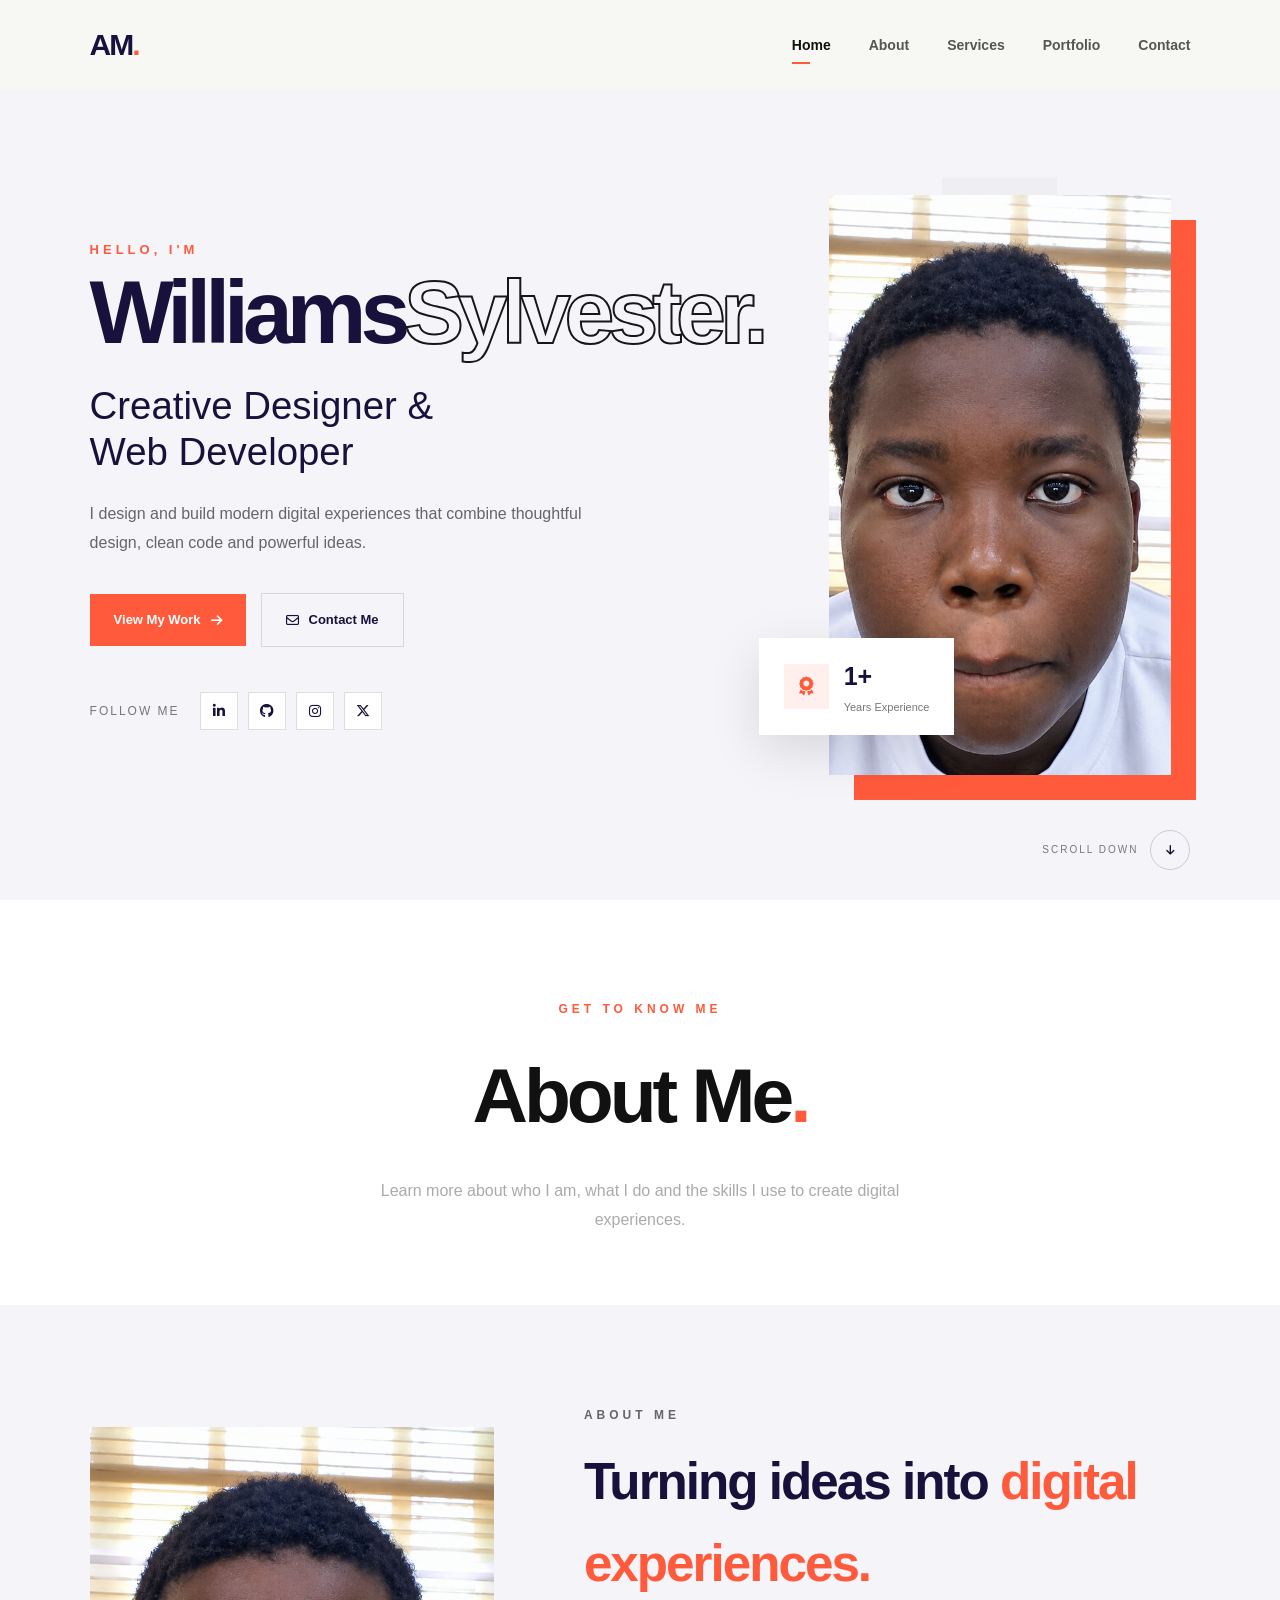
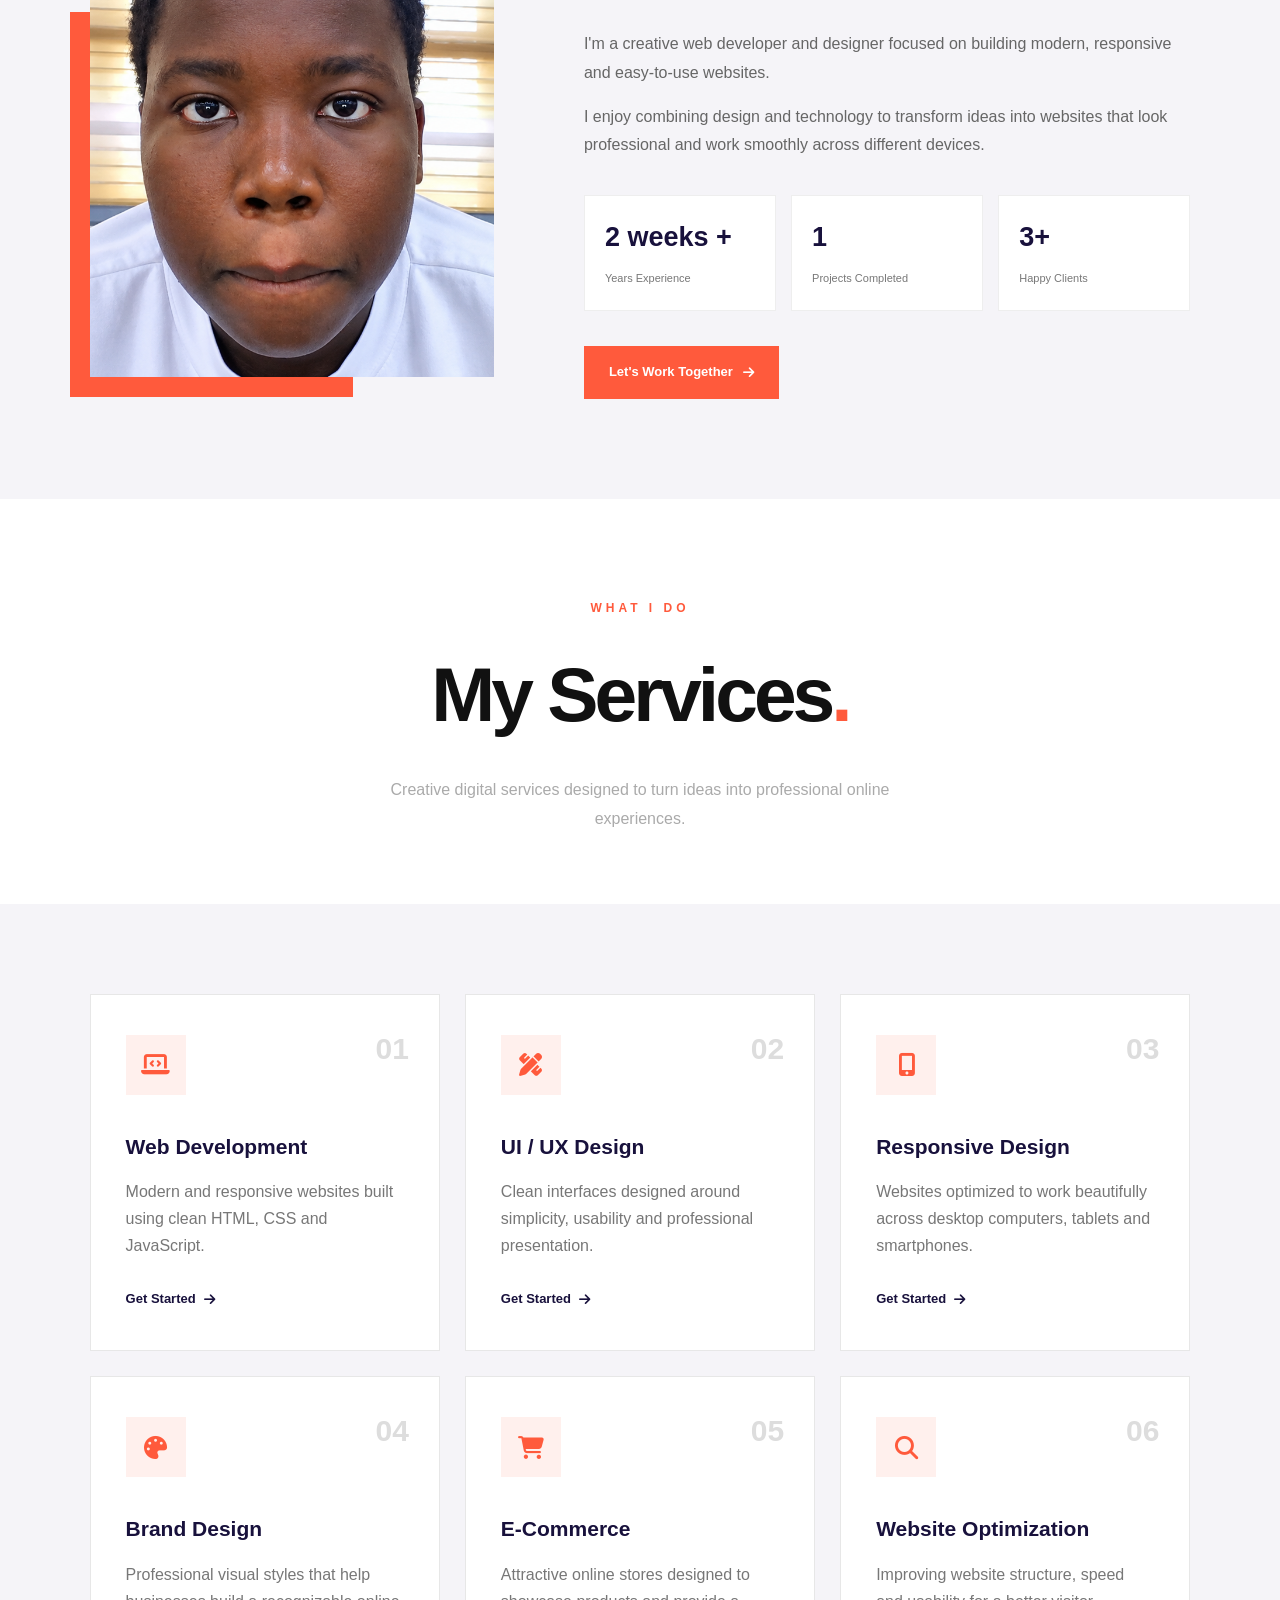
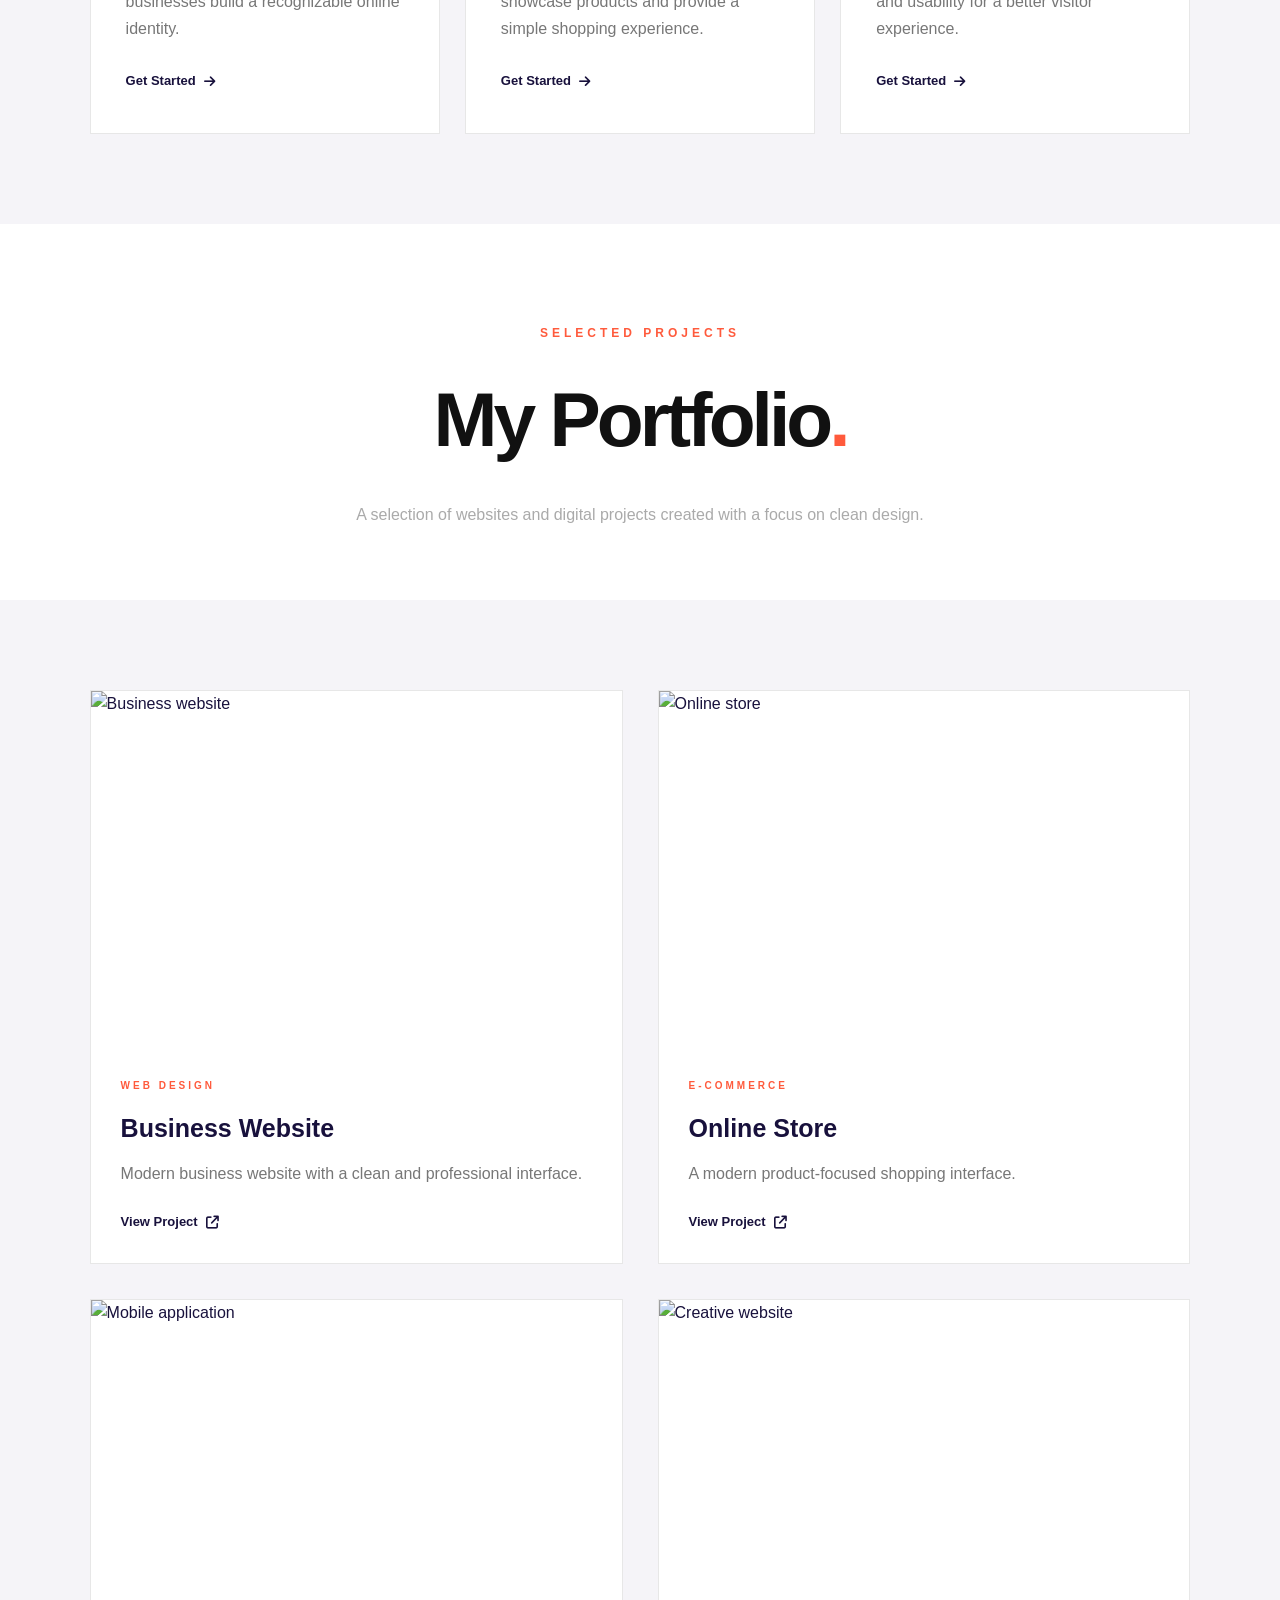
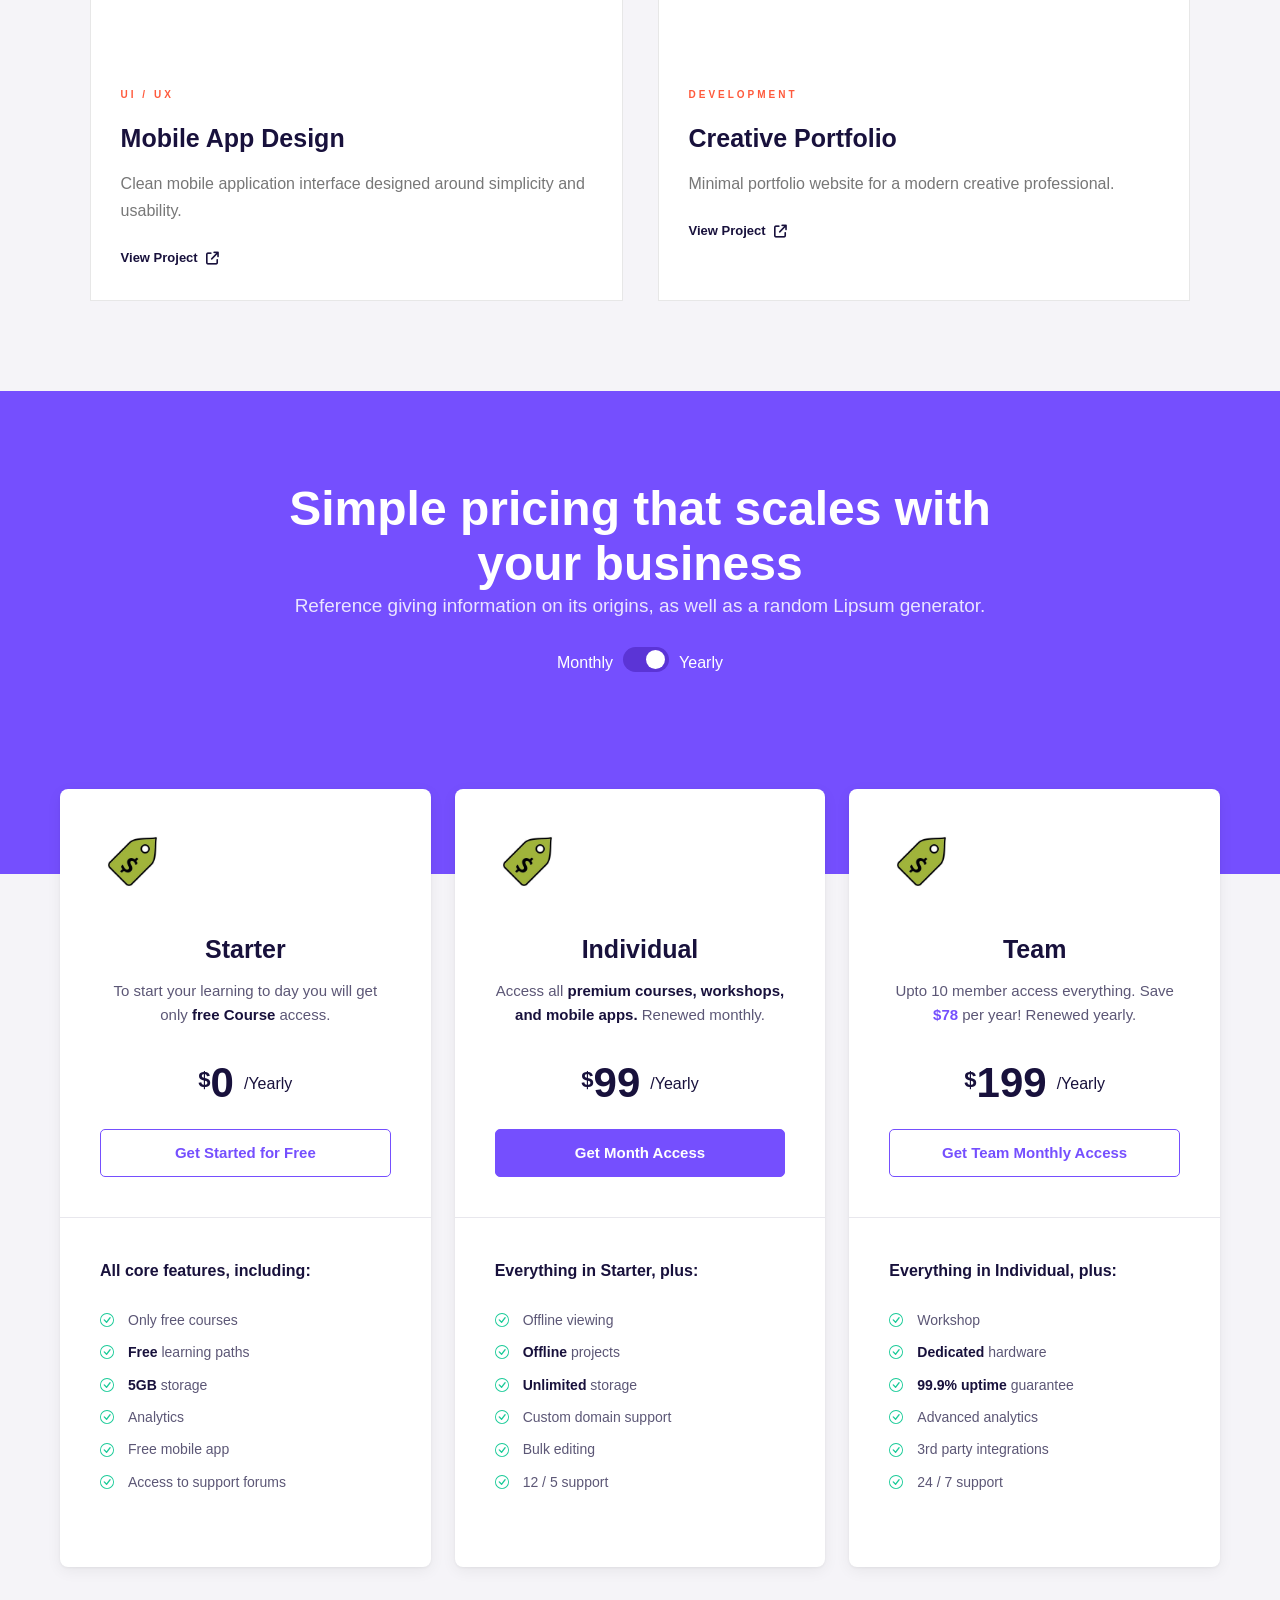
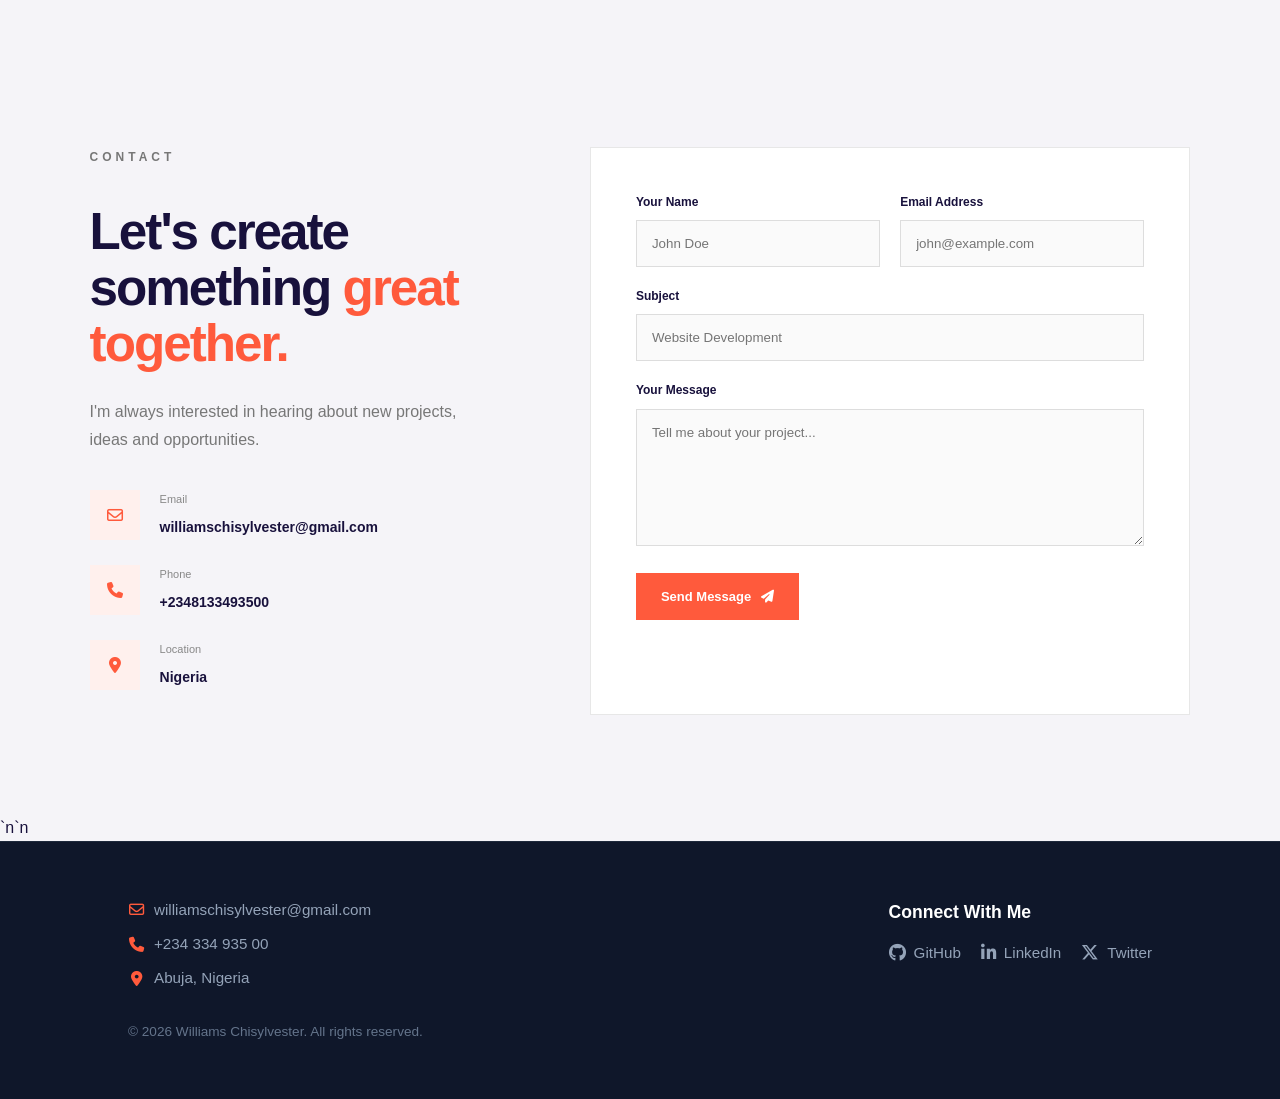
==== commit 5bd7795c: "changes made" ====
--- a/index.html
+++ b/index.html
@@ -1,4 +1,4 @@
-<!DOCTYPE html>
+﻿<!DOCTYPE html>
 <html lang="en">
 <head>
     <meta charset="UTF-8">
@@ -15,9 +15,6 @@
 
 <body>
 
-    <!-- =========================
-         NAVIGATION
-    ========================== -->
     <header class="header">
 
         <a href="#" class="logo">
@@ -32,26 +29,12 @@
             <a href="#contact">Contact</a>
         </nav>
 
-        <a href="#contact" class="nav-button">
-            Let's Talk
-            <i class="fa-solid fa-arrow-right"></i>
-        </a>
-
     </header>
 
-
-    <!-- =========================
-         HERO SECTION
-    ========================== -->
     <section class="hero" id="home">
 
         <!-- LEFT SIDE -->
         <div class="hero-content">
-
-            <div class="availability">
-                <span class="status-dot"></span>
-                Available for new projects
-            </div>
 
             <p class="intro">
                 HELLO, I'M
@@ -89,8 +72,6 @@
 
             </div>
 
-
-            <!-- SOCIAL ICONS -->
             <div class="social-area">
 
                 <p>Follow me</p>
@@ -119,8 +100,6 @@
 
         </div>
 
-
-        <!-- RIGHT SIDE -->
         <div class="hero-visual">
 
             <div class="background-text">
@@ -129,8 +108,8 @@
 
             <div class="image-card">
 
-                <!-- Replace this image later with your own -->
-                <img src="Assets/Pictures/images.jpeg" alt="Profile Picture">
+        
+                <img src="Assets/Pictures/Direct Portrait by the Blinds.png" alt="Profile Picture">
             
 
                 <div class="experience-card">
@@ -150,8 +129,6 @@
 
         </div>
 
-
-        <!-- SCROLL INDICATOR -->
         <a href="#about" class="scroll-down">
 
             <span>Scroll Down</span>
@@ -174,7 +151,7 @@
 
         <h1>About Me<span>.</span></h1>
 
-        <p class="heading-description">
+        <p class="heading-description" background="white">
             Learn more about who I am, what I do and the skills
             I use to create digital experiences.
         </p>
@@ -187,7 +164,7 @@
         <div class="about-image">
 
             <img
-                src="https://images.unsplash.com/photo-1500648767791-00dcc994a43e?auto=format&fit=crop&w=900&q=80"
+                src="Assets/Pictures/Direct Portrait by the Blinds.png"
                 alt="My profile">
 
         </div>
@@ -219,17 +196,17 @@
             <div class="about-details">
 
                 <div>
-                    <strong>5+</strong>
+                    <strong>2 weeks +</strong>
                     <span>Years Experience</span>
                 </div>
 
                 <div>
-                    <strong>40+</strong>
+                    <strong>1</strong>
                     <span>Projects Completed</span>
                 </div>
 
                 <div>
-                    <strong>30+</strong>
+                    <strong>3+</strong>
                     <span>Happy Clients</span>
                 </div>
 
@@ -406,6 +383,10 @@
 
 </main>
 
+
+
+
+
     <!-- MY PORTFOLIO -->
 
 <main>
@@ -552,12 +533,363 @@
 
 </main>
 
+<section class="py-lg-13 py-8 bg-primary">
+    <link rel="stylesheet" href="style.css">
+<div class="container">
+  <!-- Page header -->
+  <div class="row align-items-center">
+    <div class="offset-xl-2 col-xl-8   ">
+      <div class="text-center mb-6 px-md-8">
+        <h1 class="text-white display-3 fw-bold">
+          Simple pricing that scales with your business
+        </h1>
+        <p class="text-white lead mb-4">
+          Reference giving information on its origins, as well as a random
+          Lipsum generator.
+        </p>
+        <!-- Switch Toggle -->
+        <div id="pricing-switch" class="d-flex justify-content-center align-items-center">
+          <span class="text-white me-2">Monthly</span>
+          <span class="form-check form-switch form-switch-price">
+            <input type="checkbox" class="form-check-input" id="customSwitch1" checked>
+            <label class="form-check-label" for="customSwitch1"></label>
+          </span>
+          <span class="text-white ms-2">Yearly</span>
+        </div>
+      </div>
+    </div>
+  </div>
+</div>
+</section>
+<!-- Content -->
+<section class="mt-n8 pb-8">
+<div class="container">
+  <div class="row">
+    <div class="col-lg-4  ">
+      <!-- Card -->
+      <div class="card border-0 mb-3">
+        <!-- Card body -->
+        <div class="p-5 text-center">
+          <img src="Assets/Pictures/images (1).jpeg" alt="icon" class="mb-5">
+          <div class="mb-5">
+            <h2 class="fw-bold">Starter</h2>
+            <p class="mb-0">
+              To start your learning to day you will get only
+              <span class="text-dark fw-medium">free Course</span>
+              access.
+            </p>
+          </div>
+          <div class="d-flex justify-content-center mb-4">
+            <span class="h3 mb-0 fw-bold">$</span>
+            <div class=" toggle-price-content odometer h1" data-price-monthly="0"
+              data-price-yearly="0">
+              0
+            </div>
+            <span class="align-self-end mb-1 ms-2 toggle-price-content"
+              data-price-monthly="/Monthly" data-price-yearly="/Yearly">/Yearly</span>
+          </div>
+          <div class="d-grid">
+            <a href="#" class="btn btn-outline-primary">Get Started for Free</a>
+          </div>
+        </div>
+        <hr class="m-0">
+        <div class="p-5">
+          <h4 class="fw-bold mb-4">
+            All core features, including:
+          </h4>
+          <!-- List -->
+          <ul class="list-unstyled mb-0">
+            <li class="mb-1">
+              <span class="text-success me-1"><svg xmlns="http://www.w3.org/2000/svg"
+                  width="14" height="14" fill="currentColor" class="bi bi-check-circle"
+                  viewBox="0 0 16 16">
+                  <path
+                    d="M8 15A7 7 0 1 1 8 1a7 7 0 0 1 0 14zm0 1A8 8 0 1 0 8 0a8 8 0 0 0 0 16z" />
+                  <path
+                    d="M10.97 4.97a.235.235 0 0 0-.02.022L7.477 9.417 5.384 7.323a.75.75 0 0 0-1.06 1.06L6.97 11.03a.75.75 0 0 0 1.079-.02l3.992-4.99a.75.75 0 0 0-1.071-1.05z" />
+                </svg></span>
+              <span>Only free courses </span>
+            </li>
+            <li class="mb-1">
+              <span class="text-success me-1"><svg xmlns="http://www.w3.org/2000/svg"
+                  width="14" height="14" fill="currentColor" class="bi bi-check-circle"
+                  viewBox="0 0 16 16">
+                  <path
+                    d="M8 15A7 7 0 1 1 8 1a7 7 0 0 1 0 14zm0 1A8 8 0 1 0 8 0a8 8 0 0 0 0 16z" />
+                  <path
+                    d="M10.97 4.97a.235.235 0 0 0-.02.022L7.477 9.417 5.384 7.323a.75.75 0 0 0-1.06 1.06L6.97 11.03a.75.75 0 0 0 1.079-.02l3.992-4.99a.75.75 0 0 0-1.071-1.05z" />
+                </svg></span>
+              <span><span class="fw-bold text-dark">Free </span>learning paths
+              </span>
+            </li>
+            <li class="mb-1">
+              <span class="text-success me-1"><svg xmlns="http://www.w3.org/2000/svg"
+                  width="14" height="14" fill="currentColor" class="bi bi-check-circle"
+                  viewBox="0 0 16 16">
+                  <path
+                    d="M8 15A7 7 0 1 1 8 1a7 7 0 0 1 0 14zm0 1A8 8 0 1 0 8 0a8 8 0 0 0 0 16z" />
+                  <path
+                    d="M10.97 4.97a.235.235 0 0 0-.02.022L7.477 9.417 5.384 7.323a.75.75 0 0 0-1.06 1.06L6.97 11.03a.75.75 0 0 0 1.079-.02l3.992-4.99a.75.75 0 0 0-1.071-1.05z" />
+                </svg></span>
+              <span><span class="fw-bold text-dark">5GB </span>storage</span>
+            </li>
+            <li class="mb-1">
+              <span class="text-success me-1"><svg xmlns="http://www.w3.org/2000/svg"
+                  width="14" height="14" fill="currentColor" class="bi bi-check-circle"
+                  viewBox="0 0 16 16">
+                  <path
+                    d="M8 15A7 7 0 1 1 8 1a7 7 0 0 1 0 14zm0 1A8 8 0 1 0 8 0a8 8 0 0 0 0 16z" />
+                  <path
+                    d="M10.97 4.97a.235.235 0 0 0-.02.022L7.477 9.417 5.384 7.323a.75.75 0 0 0-1.06 1.06L6.97 11.03a.75.75 0 0 0 1.079-.02l3.992-4.99a.75.75 0 0 0-1.071-1.05z" />
+                </svg></span>
+              <span>Analytics </span>
+            </li>
+            <li class="mb-1">
+              <span class="text-success me-1"><svg xmlns="http://www.w3.org/2000/svg"
+                  width="14" height="14" fill="currentColor" class="bi bi-check-circle"
+                  viewBox="0 0 16 16">
+                  <path
+                    d="M8 15A7 7 0 1 1 8 1a7 7 0 0 1 0 14zm0 1A8 8 0 1 0 8 0a8 8 0 0 0 0 16z" />
+                  <path
+                    d="M10.97 4.97a.235.235 0 0 0-.02.022L7.477 9.417 5.384 7.323a.75.75 0 0 0-1.06 1.06L6.97 11.03a.75.75 0 0 0 1.079-.02l3.992-4.99a.75.75 0 0 0-1.071-1.05z" />
+                </svg></span>
+              <span>Free mobile app</span>
+            </li>
+            <li class="mb-1">
+              <span class="text-success me-1"><svg xmlns="http://www.w3.org/2000/svg"
+                  width="14" height="14" fill="currentColor" class="bi bi-check-circle"
+                  viewBox="0 0 16 16">
+                  <path
+                    d="M8 15A7 7 0 1 1 8 1a7 7 0 0 1 0 14zm0 1A8 8 0 1 0 8 0a8 8 0 0 0 0 16z" />
+                  <path
+                    d="M10.97 4.97a.235.235 0 0 0-.02.022L7.477 9.417 5.384 7.323a.75.75 0 0 0-1.06 1.06L6.97 11.03a.75.75 0 0 0 1.079-.02l3.992-4.99a.75.75 0 0 0-1.071-1.05z" />
+                </svg></span>
+              <span>Access to support forums</span>
+            </li>
+          </ul>
+        </div>
+      </div>
+    </div>
+    <div class="col-lg-4  ">
+      <!-- Card -->
+      <div class="card border-0 mb-3 mb-lg-0">
+        <!-- Card body -->
+        <div class="p-5 text-center">
+          <img src="Assets/Pictures/images (1).jpeg" alt="icon" class="mb-5">
+          <div class="mb-5">
+            <h2 class="fw-bold">Individual</h2>
+            <p class="mb-0">
+              Access all
+              <span class="text-dark fw-medium">premium courses, workshops, and mobile
+                apps.</span>
+              Renewed monthly.
+            </p>
+          </div>
+          <div class="d-flex justify-content-center mb-4">
+            <span class="h3 mb-0 fw-bold">$</span>
+            <div class="toggle-price-content odometer h1" data-price-monthly="39"
+              data-price-yearly="99">
+              99
+            </div>
+            <span class="align-self-end mb-1 ms-2 toggle-price-content "
+              data-price-monthly="/Monthly" data-price-yearly="/Yearly">/Yearly</span>
+          </div>
+          <div class="d-grid">
+            <a href="#" class="btn btn-primary">Get Month Access</a>
+          </div>
+        </div>
+        <hr class="m-0">
+        <div class="p-5">
+          <h4 class="fw-bold mb-4">
+            Everything in Starter, plus:
+          </h4>
+          <!-- List -->
+          <ul class="list-unstyled mb-0">
+            <li class="mb-1">
+              <span class="text-success me-1"><svg xmlns="http://www.w3.org/2000/svg"
+                  width="14" height="14" fill="currentColor" class="bi bi-check-circle"
+                  viewBox="0 0 16 16">
+                  <path
+                    d="M8 15A7 7 0 1 1 8 1a7 7 0 0 1 0 14zm0 1A8 8 0 1 0 8 0a8 8 0 0 0 0 16z" />
+                  <path
+                    d="M10.97 4.97a.235.235 0 0 0-.02.022L7.477 9.417 5.384 7.323a.75.75 0 0 0-1.06 1.06L6.97 11.03a.75.75 0 0 0 1.079-.02l3.992-4.99a.75.75 0 0 0-1.071-1.05z" />
+                </svg></span>
+              <span>Offline viewing </span>
+            </li>
+            <li class="mb-1">
+              <span class="text-success me-1"><svg xmlns="http://www.w3.org/2000/svg"
+                  width="14" height="14" fill="currentColor" class="bi bi-check-circle"
+                  viewBox="0 0 16 16">
+                  <path
+                    d="M8 15A7 7 0 1 1 8 1a7 7 0 0 1 0 14zm0 1A8 8 0 1 0 8 0a8 8 0 0 0 0 16z" />
+                  <path
+                    d="M10.97 4.97a.235.235 0 0 0-.02.022L7.477 9.417 5.384 7.323a.75.75 0 0 0-1.06 1.06L6.97 11.03a.75.75 0 0 0 1.079-.02l3.992-4.99a.75.75 0 0 0-1.071-1.05z" />
+                </svg></span>
+              <span><span class="fw-bold text-dark">Offline </span>projects
+              </span>
+            </li>
+            <li class="mb-1">
+              <span class="text-success me-1"><svg xmlns="http://www.w3.org/2000/svg"
+                  width="14" height="14" fill="currentColor" class="bi bi-check-circle"
+                  viewBox="0 0 16 16">
+                  <path
+                    d="M8 15A7 7 0 1 1 8 1a7 7 0 0 1 0 14zm0 1A8 8 0 1 0 8 0a8 8 0 0 0 0 16z" />
+                  <path
+                    d="M10.97 4.97a.235.235 0 0 0-.02.022L7.477 9.417 5.384 7.323a.75.75 0 0 0-1.06 1.06L6.97 11.03a.75.75 0 0 0 1.079-.02l3.992-4.99a.75.75 0 0 0-1.071-1.05z" />
+                </svg></span>
+              <span><span class="fw-bold text-dark">Unlimited </span>storage</span>
+            </li>
+            <li class="mb-1">
+              <span class="text-success me-1"><svg xmlns="http://www.w3.org/2000/svg"
+                  width="14" height="14" fill="currentColor" class="bi bi-check-circle"
+                  viewBox="0 0 16 16">
+                  <path
+                    d="M8 15A7 7 0 1 1 8 1a7 7 0 0 1 0 14zm0 1A8 8 0 1 0 8 0a8 8 0 0 0 0 16z" />
+                  <path
+                    d="M10.97 4.97a.235.235 0 0 0-.02.022L7.477 9.417 5.384 7.323a.75.75 0 0 0-1.06 1.06L6.97 11.03a.75.75 0 0 0 1.079-.02l3.992-4.99a.75.75 0 0 0-1.071-1.05z" />
+                </svg></span>
+              <span>Custom domain support </span>
+            </li>
+            <li class="mb-1">
+              <span class="text-success me-1"><svg xmlns="http://www.w3.org/2000/svg"
+                  width="14" height="14" fill="currentColor" class="bi bi-check-circle"
+                  viewBox="0 0 16 16">
+                  <path
+                    d="M8 15A7 7 0 1 1 8 1a7 7 0 0 1 0 14zm0 1A8 8 0 1 0 8 0a8 8 0 0 0 0 16z" />
+                  <path
+                    d="M10.97 4.97a.235.235 0 0 0-.02.022L7.477 9.417 5.384 7.323a.75.75 0 0 0-1.06 1.06L6.97 11.03a.75.75 0 0 0 1.079-.02l3.992-4.99a.75.75 0 0 0-1.071-1.05z" />
+                </svg></span>
+              <span>Bulk editing </span>
+            </li>
+            <li class="mb-1">
+              <span class="text-success me-1"><svg xmlns="http://www.w3.org/2000/svg"
+                  width="14" height="14" fill="currentColor" class="bi bi-check-circle"
+                  viewBox="0 0 16 16">
+                  <path
+                    d="M8 15A7 7 0 1 1 8 1a7 7 0 0 1 0 14zm0 1A8 8 0 1 0 8 0a8 8 0 0 0 0 16z" />
+                  <path
+                    d="M10.97 4.97a.235.235 0 0 0-.02.022L7.477 9.417 5.384 7.323a.75.75 0 0 0-1.06 1.06L6.97 11.03a.75.75 0 0 0 1.079-.02l3.992-4.99a.75.75 0 0 0-1.071-1.05z" />
+                </svg></span>
+              <span>12 / 5 support</span>
+            </li>
+          </ul>
+        </div>
+      </div>
+    </div>
+    <div class="col-lg-4  ">
+      <!-- Card -->
+      <div class="card border-0 mb-3 mb-lg-0">
+        <!-- Card body -->
+        <div class="p-5 text-center">
+          <img src="Assets/Pictures/images (1).jpeg" alt="icon" class="mb-5">
+          <div class="mb-5">
+            <h2 class="fw-bold">Team</h2>
+            <p class="mb-0">
+              Upto 10 member access everything. Save
+              <span class="text-primary fw-medium">$78 </span>per
+              year! Renewed yearly.
+            </p>
+          </div>
+          <div class="d-flex justify-content-center mb-4">
+            <span class="h3 mb-0 fw-bold">$</span>
+            <div class="toggle-price-content odometer h1" data-price-monthly="99"
+              data-price-yearly="199">
+              199
+            </div>
+            <span class="align-self-end mb-1 ms-2 toggle-price-content"
+              data-price-monthly="/Monthly" data-price-yearly="/Yearly">/Yearly</span>
+          </div>
+          <div class="d-grid">
+            <a href="#" class="btn btn-outline-primary">Get Team Monthly Access</a>
+          </div>
+        </div>
+        <hr class="m-0">
+        <div class="p-5">
+          <h4 class="fw-bold mb-4">
+            Everything in Individual, plus:
+          </h4>
+          <!-- List -->
+          <ul class="list-unstyled mb-0">
+            <li class="mb-1">
+              <span class="text-success me-1"><svg xmlns="http://www.w3.org/2000/svg"
+                  width="14" height="14" fill="currentColor" class="bi bi-check-circle"
+                  viewBox="0 0 16 16">
+                  <path
+                    d="M8 15A7 7 0 1 1 8 1a7 7 0 0 1 0 14zm0 1A8 8 0 1 0 8 0a8 8 0 0 0 0 16z" />
+                  <path
+                    d="M10.97 4.97a.235.235 0 0 0-.02.022L7.477 9.417 5.384 7.323a.75.75 0 0 0-1.06 1.06L6.97 11.03a.75.75 0 0 0 1.079-.02l3.992-4.99a.75.75 0 0 0-1.071-1.05z" />
+                </svg></span>
+              <span>Workshop </span>
+            </li>
+            <li class="mb-1">
+              <span class="text-success me-1"><svg xmlns="http://www.w3.org/2000/svg"
+                  width="14" height="14" fill="currentColor" class="bi bi-check-circle"
+                  viewBox="0 0 16 16">
+                  <path
+                    d="M8 15A7 7 0 1 1 8 1a7 7 0 0 1 0 14zm0 1A8 8 0 1 0 8 0a8 8 0 0 0 0 16z" />
+                  <path
+                    d="M10.97 4.97a.235.235 0 0 0-.02.022L7.477 9.417 5.384 7.323a.75.75 0 0 0-1.06 1.06L6.97 11.03a.75.75 0 0 0 1.079-.02l3.992-4.99a.75.75 0 0 0-1.071-1.05z" />
+                </svg></span>
+              <span><span class="fw-bold text-dark">Dedicated </span>hardware
+              </span>
+            </li>
+            <li class="mb-1">
+              <span class="text-success me-1"><svg xmlns="http://www.w3.org/2000/svg"
+                  width="14" height="14" fill="currentColor" class="bi bi-check-circle"
+                  viewBox="0 0 16 16">
+                  <path
+                    d="M8 15A7 7 0 1 1 8 1a7 7 0 0 1 0 14zm0 1A8 8 0 1 0 8 0a8 8 0 0 0 0 16z" />
+                  <path
+                    d="M10.97 4.97a.235.235 0 0 0-.02.022L7.477 9.417 5.384 7.323a.75.75 0 0 0-1.06 1.06L6.97 11.03a.75.75 0 0 0 1.079-.02l3.992-4.99a.75.75 0 0 0-1.071-1.05z" />
+                </svg></span>
+              <span><span class="fw-bold text-dark">99.9% uptime </span>guarantee
+              </span>
+            </li>
+            <li class="mb-1">
+              <span class="text-success me-1"><svg xmlns="http://www.w3.org/2000/svg"
+                  width="14" height="14" fill="currentColor" class="bi bi-check-circle"
+                  viewBox="0 0 16 16">
+                  <path
+                    d="M8 15A7 7 0 1 1 8 1a7 7 0 0 1 0 14zm0 1A8 8 0 1 0 8 0a8 8 0 0 0 0 16z" />
+                  <path
+                    d="M10.97 4.97a.235.235 0 0 0-.02.022L7.477 9.417 5.384 7.323a.75.75 0 0 0-1.06 1.06L6.97 11.03a.75.75 0 0 0 1.079-.02l3.992-4.99a.75.75 0 0 0-1.071-1.05z" />
+                </svg></span>
+              <span>Advanced analytics </span>
+            </li>
+            <li class="mb-1">
+              <span class="text-success me-1"><svg xmlns="http://www.w3.org/2000/svg"
+                  width="14" height="14" fill="currentColor" class="bi bi-check-circle"
+                  viewBox="0 0 16 16">
+                  <path
+                    d="M8 15A7 7 0 1 1 8 1a7 7 0 0 1 0 14zm0 1A8 8 0 1 0 8 0a8 8 0 0 0 0 16z" />
+                  <path
+                    d="M10.97 4.97a.235.235 0 0 0-.02.022L7.477 9.417 5.384 7.323a.75.75 0 0 0-1.06 1.06L6.97 11.03a.75.75 0 0 0 1.079-.02l3.992-4.99a.75.75 0 0 0-1.071-1.05z" />
+                </svg></span>
+              <span>3rd party integrations</span>
+            </li>
+            <li class="mb-1">
+              <span class="text-success me-1"><svg xmlns="http://www.w3.org/2000/svg"
+                  width="14" height="14" fill="currentColor" class="bi bi-check-circle"
+                  viewBox="0 0 16 16">
+                  <path
+                    d="M8 15A7 7 0 1 1 8 1a7 7 0 0 1 0 14zm0 1A8 8 0 1 0 8 0a8 8 0 0 0 0 16z" />
+                  <path
+                    d="M10.97 4.97a.235.235 0 0 0-.02.022L7.477 9.417 5.384 7.323a.75.75 0 0 0-1.06 1.06L6.97 11.03a.75.75 0 0 0 1.079-.02l3.992-4.99a.75.75 0 0 0-1.071-1.05z" />
+                </svg></span>
+              <span>24 / 7 support</span>
+            </li>
+          </ul>
+        </div>
+      </div>
+    </div>
+  </div>
+</div>
+</section>
 
 </main>
 
     <!-- CONTACT SECTION -->
-<main>
-      <section class="contact-section" id="contact">
+<section class="contact-section" id="contact">
 
 
         <!-- LEFT SIDE -->
@@ -678,11 +1010,7 @@
 
         </form>
 
-    </section>
-
-</main>
-
-<script>
+    </section>`n`n<script>
     const navigationLinks = [...document.querySelectorAll(".navbar a")];
     const navigationSections = navigationLinks
         .map((link) => document.querySelector(link.getAttribute("href")))
@@ -754,4 +1082,4 @@
 </footer>
 
 </body>
-</html>+</html>
--- a/style.css
+++ b/style.css
@@ -1,4 +1,4 @@
-/* ==============================
+﻿/* ==============================
    BASIC RESET
 ================================ */
 
@@ -17,6 +17,7 @@
     font-family: Arial, Helvetica, sans-serif;
     background: #f7f7f4;
     color: #171717;
+    line-height: 1.6;
 }
 
 a {
@@ -24,6 +25,10 @@
     color: inherit;
 }
 
+img {
+    display: block;
+    width: 100%;
+}
 
 /* ==============================
    HEADER / NAVBAR
@@ -32,24 +37,17 @@
 .header {
     width: 100%;
     height: 90px;
-
     display: flex;
     align-items: center;
     justify-content: space-between;
-
     padding: 0 7%;
-
     position: fixed;
     top: 0;
     left: 0;
-
     z-index: 100;
     background: rgba(247, 247, 244, 0.96);
     backdrop-filter: blur(12px);
 }
-
-
-/* LOGO */
 
 .logo {
     font-size: 30px;
@@ -60,9 +58,6 @@
 .logo span {
     color: #ff5a3c;
 }
-
-
-/* NAVIGATION */
 
 .navbar {
     display: flex;
@@ -75,7 +70,6 @@
     font-weight: 600;
     color: #555;
     position: relative;
-
     transition: 0.3s;
 }
 
@@ -84,19 +78,12 @@
     color: #111;
 }
 
-
-/* Small line under active navigation */
-
 .navbar a.active::after {
     content: "";
-
     position: absolute;
-
     width: 18px;
     height: 2px;
-
     background: #ff5a3c;
-
     left: 0;
     bottom: -8px;
 }
@@ -106,459 +93,1049 @@
     scroll-margin-top: 100px;
 }
 
-
-/* NAVIGATION BUTTON */
-
-.nav-button {
-    background: #171717;
-    color: white;
-
-    padding: 14px 21px;
-
-    font-size: 13px;
-    font-weight: 600;
-
-    display: flex;
-    align-items: center;
-    gap: 10px;
-
-    transition: 0.3s;
-}
-
-.nav-button:hover {
-    background: #ff5a3c;
-}
-
-
 /* ==============================
    HERO
 ================================ */
 
 .hero {
     min-height: 100vh;
-
     padding: 150px 7% 80px;
-
     display: grid;
     grid-template-columns: 1fr 1fr;
     align-items: center;
-
     gap: 70px;
-
     position: relative;
-
     overflow: hidden;
 }
-
-
-/* ==============================
-   LEFT CONTENT
-================================ */
 
 .hero-content {
     max-width: 650px;
 }
 
-
-/* AVAILABILITY */
-
-.availability {
-    display: inline-flex;
-    align-items: center;
-
-    gap: 9px;
-
-    padding: 8px 14px;
-
-    background: white;
-
-    border: 1px solid #e5e5e5;
-
-    font-size: 12px;
-    font-weight: 600;
-
-    margin-bottom: 35px;
-}
-
-.status-dot {
-    width: 8px;
-    height: 8px;
-
-    background: #27ae60;
-
-    border-radius: 50%;
-}
-
-
-/* SMALL INTRO */
-
 .intro {
     color: #ff5a3c;
-
     font-size: 13px;
-
     letter-spacing: 4px;
-
     font-weight: 700;
-
     margin-bottom: 12px;
 }
-
-
-/* MAIN NAME */
 
 .hero h1 {
     font-size: clamp(60px, 7vw, 105px);
-
     line-height: 0.9;
-
     letter-spacing: -6px;
-
     margin-bottom: 30px;
 }
 
 .hero h1 span {
     color: transparent;
-
     -webkit-text-stroke: 2px #171717;
 }
-
-
-/* JOB TITLE */
 
 .hero h2 {
     font-size: clamp(25px, 3vw, 42px);
-
     line-height: 1.2;
-
     font-weight: 500;
-
     margin-bottom: 25px;
 }
-
-
-/* DESCRIPTION */
 
 .description {
     color: #666;
-
     max-width: 540px;
-
     font-size: 16px;
-
     line-height: 1.8;
-
     margin-bottom: 35px;
 }
 
-
-/* ==============================
-   BUTTONS
-================================ */
-
 .hero-buttons {
     display: flex;
     align-items: center;
-
     gap: 15px;
-
     margin-bottom: 45px;
 }
-
 
 .primary-btn,
 .secondary-btn {
     padding: 16px 24px;
-
     font-size: 13px;
-
     font-weight: 700;
-
     display: inline-flex;
     align-items: center;
-
     gap: 10px;
-
     transition: 0.3s;
 }
-
-
-/* PRIMARY BUTTON */
 
 .primary-btn {
     background: #ff5a3c;
-
     color: white;
 }
 
 .primary-btn:hover {
     background: #171717;
-
     transform: translateY(-3px);
 }
-
-
-/* SECOND BUTTON */
 
 .secondary-btn {
     border: 1px solid #d7d7d7;
-
     background: transparent;
 }
 
 .secondary-btn:hover {
     background: white;
-
     border-color: #171717;
-
     transform: translateY(-3px);
 }
 
-
-/* ==============================
-   SOCIAL ICONS
-================================ */
-
 .social-area {
     display: flex;
-
-    align-items: center;
-
+    align-items: center;
     gap: 20px;
 }
 
 .social-area p {
     font-size: 12px;
-
     color: #777;
-
     text-transform: uppercase;
-
     letter-spacing: 2px;
 }
 
 .social-icons {
     display: flex;
-
     gap: 10px;
 }
 
 .social-icons a {
     width: 38px;
     height: 38px;
-
-    display: flex;
-
+    display: flex;
     align-items: center;
     justify-content: center;
-
     border: 1px solid #ddd;
-
     background: white;
-
     font-size: 14px;
-
     transition: 0.3s;
 }
 
 .social-icons a:hover {
     background: #171717;
-
     color: white;
-
     transform: translateY(-4px);
 }
-
-
-/* ==============================
-   RIGHT HERO IMAGE
-================================ */
 
 .hero-visual {
     position: relative;
-
-    display: flex;
-
+    display: flex;
     justify-content: center;
     align-items: center;
 }
-
-
-/* LARGE BACKGROUND TEXT */
 
 .background-text {
     position: absolute;
-
     font-size: clamp(100px, 13vw, 200px);
-
     font-weight: 900;
-
     color: rgba(0, 0, 0, 0.025);
-
     transform: rotate(90deg);
-
     z-index: 0;
-
     user-select: none;
 }
-
-
-/* IMAGE CONTAINER */
 
 .image-card {
     width: min(430px, 90%);
-
     height: 580px;
-
     position: relative;
-
     z-index: 2;
-
     background: #ddd;
 }
-
-
-/* ORANGE DECORATIVE BLOCK */
 
 .image-card::before {
     content: "";
-
     position: absolute;
-
     width: 100%;
     height: 100%;
-
     background: #ff5a3c;
-
     left: 25px;
     top: 25px;
-
     z-index: -1;
 }
-
-
-/* IMAGE */
 
 .image-card img {
     width: 100%;
     height: 100%;
-
     object-fit: cover;
-
     filter: grayscale(20%);
 }
-
-
-/* ==============================
-   EXPERIENCE CARD
-================================ */
 
 .experience-card {
     position: absolute;
-
     left: -70px;
     bottom: 40px;
-
     background: white;
-
     padding: 18px 25px;
-
-    display: flex;
-
-    align-items: center;
-
+    display: flex;
+    align-items: center;
     gap: 15px;
-
-    box-shadow:
-        0 15px 50px rgba(0, 0, 0, 0.12);
-}
-
+    box-shadow: 0 15px 50px rgba(0, 0, 0, 0.12);
+}
 
 .experience-icon {
     width: 45px;
     height: 45px;
-
     background: #fff0ed;
-
     color: #ff5a3c;
-
-    display: flex;
-
+    display: flex;
     align-items: center;
     justify-content: center;
-
     font-size: 19px;
 }
-
 
 .experience-card strong {
     display: block;
-
     font-size: 25px;
 }
 
 .experience-card span {
     display: block;
-
     font-size: 11px;
-
     color: #777;
-
     margin-top: 3px;
 }
-
-
-/* ==============================
-   SCROLL DOWN
-================================ */
 
 .scroll-down {
     position: absolute;
-
     right: 7%;
-
     bottom: 30px;
-
-    display: flex;
-
-    align-items: center;
-
+    display: flex;
+    align-items: center;
     gap: 12px;
 }
 
 .scroll-down span {
     font-size: 10px;
-
     letter-spacing: 2px;
-
     text-transform: uppercase;
-
     color: #777;
 }
 
 .scroll-circle {
     width: 40px;
     height: 40px;
-
     border: 1px solid #ccc;
-
     border-radius: 50%;
-
-    display: flex;
-
+    display: flex;
     align-items: center;
     justify-content: center;
-
     font-size: 11px;
 }
 
+/* ==============================
+   PAGE HEADINGS
+================================ */
+
+.page-heading {
+    padding: 100px 7% 70px;
+    text-align: center;
+    background: #fff;
+    color: #111;
+}
+
+.page-heading > p:first-child {
+    color: #ff5a3c;
+    font-size: 12px;
+    font-weight: 700;
+    letter-spacing: 4px;
+    margin-bottom: 15px;
+}
+
+.page-heading h1 {
+    color: #111;
+}
+
+.heading-description {
+    color: #555;
+}
+
+.page-heading h1 {
+    font-size: clamp(45px, 6vw, 80px);
+    letter-spacing: -4px;
+    margin-bottom: 20px;
+}
+
+.page-heading h1 span {
+    color: #ff5a3c;
+}
+
+.heading-description {
+    max-width: 570px;
+    margin: auto;
+    color: #aaa;
+    line-height: 1.8;
+}
+
+/* ==============================
+   ABOUT
+================================ */
+
+.about-section {
+    padding: 100px 7%;
+    display: grid;
+    grid-template-columns: 0.8fr 1.2fr;
+    gap: 90px;
+    align-items: center;
+}
+
+.about-image {
+    position: relative;
+}
+
+.about-image::before {
+    content: "";
+    position: absolute;
+    width: 70%;
+    height: 70%;
+    left: -20px;
+    bottom: -20px;
+    background: #ff5a3c;
+    z-index: -1;
+}
+
+.about-image img {
+    height: 550px;
+    object-fit: cover;
+}
+
+.small-title {
+    color: #ff5a3c;
+    font-size: 12px;
+    font-weight: bold;
+    letter-spacing: 4px;
+    margin-bottom: 15px;
+}
+
+.about-content h2 {
+    font-size: clamp(35px, 4vw, 55px);
+    letter-spacing: -2px;
+    margin-bottom: 25px;
+}
+
+.about-content h2 span {
+    color: #ff5a3c;
+}
+
+.about-content > p {
+    color: #666;
+    line-height: 1.8;
+    margin-bottom: 15px;
+}
+
+.about-details {
+    display: grid;
+    grid-template-columns: repeat(3, 1fr);
+    gap: 15px;
+    margin: 35px 0;
+}
+
+.about-details div {
+    padding: 20px;
+    background: white;
+    border: 1px solid #eee;
+}
+
+.about-details strong {
+    display: block;
+    font-size: 27px;
+    margin-bottom: 5px;
+}
+
+.about-details span {
+    color: #777;
+    font-size: 11px;
+}
+
+.main-btn {
+    display: inline-flex;
+    align-items: center;
+    justify-content: center;
+    gap: 10px;
+    padding: 16px 25px;
+    border: none;
+    background: #ff5a3c;
+    color: white;
+    font-weight: bold;
+    font-size: 13px;
+    cursor: pointer;
+    transition: 0.3s;
+}
+
+.main-btn:hover {
+    background: #171717;
+    transform: translateY(-3px);
+}
+
+/* ==============================
+   SERVICES
+================================ */
+
+.services-grid {
+    padding: 90px 7%;
+    display: grid;
+    grid-template-columns: repeat(3, 1fr);
+    gap: 25px;
+}
+
+.service-card {
+    position: relative;
+    background: white;
+    padding: 40px 35px;
+    border: 1px solid #e7e7e7;
+    transition: 0.35s;
+}
+
+.service-card:hover {
+    transform: translateY(-10px);
+    box-shadow: 0 20px 50px rgba(0,0,0,0.08);
+}
+
+.service-icon {
+    width: 60px;
+    height: 60px;
+    display: flex;
+    align-items: center;
+    justify-content: center;
+    background: #fff0ed;
+    color: #ff5a3c;
+    font-size: 23px;
+    margin-bottom: 35px;
+}
+
+.service-card > span {
+    position: absolute;
+    right: 30px;
+    top: 30px;
+    color: #ddd;
+    font-size: 30px;
+    font-weight: bold;
+}
+
+.service-card h2 {
+    margin-bottom: 15px;
+    font-size: 21px;
+}
+
+.service-card p {
+    color: #777;
+    line-height: 1.7;
+    margin-bottom: 25px;
+}
+
+.service-card a {
+    font-size: 13px;
+    font-weight: bold;
+    display: inline-flex;
+    gap: 8px;
+    align-items: center;
+}
+
+.service-card a:hover {
+    color: #ff5a3c;
+}
+
+/* ==============================
+   PORTFOLIO
+================================ */
+
+.portfolio-grid {
+    padding: 90px 7%;
+    display: grid;
+    grid-template-columns: repeat(2, 1fr);
+    gap: 35px;
+}
+
+.project-card {
+    background: white;
+    border: 1px solid #e7e7e7;
+    overflow: hidden;
+}
+
+.project-image {
+    height: 350px;
+    overflow: hidden;
+}
+
+.project-image img {
+    width: 100%;
+    height: 100%;
+    object-fit: cover;
+    transition: 0.5s;
+}
+
+.project-card:hover img {
+    transform: scale(1.06);
+}
+
+.project-info {
+    padding: 30px;
+}
+
+.project-info > span {
+    color: #ff5a3c;
+    font-size: 10px;
+    font-weight: bold;
+    letter-spacing: 3px;
+}
+
+.project-info h2 {
+    font-size: 25px;
+    margin: 12px 0;
+}
+
+.project-info p {
+    color: #777;
+    line-height: 1.7;
+    margin-bottom: 20px;
+}
+
+.project-info a {
+    font-size: 13px;
+    font-weight: bold;
+    display: inline-flex;
+    align-items: center;
+    gap: 8px;
+}
+
+.project-info a:hover {
+    color: #ff5a3c;
+}
+
+/* ==============================
+   CONTACT
+================================ */
+
+.contact-section {
+    padding: 100px 7%;
+    display: grid;
+    grid-template-columns: 0.8fr 1.2fr;
+    gap: 100px;
+}
+
+.contact-information h2 {
+    font-size: clamp(35px, 4vw, 55px);
+    line-height: 1.1;
+    letter-spacing: -2px;
+    margin-bottom: 25px;
+}
+
+.contact-information h2 span {
+    color: #ff5a3c;
+}
+
+.contact-information > p {
+    color: #777;
+    line-height: 1.8;
+    margin-bottom: 35px;
+}
+
+.contact-detail {
+    display: flex;
+    align-items: center;
+    gap: 20px;
+    margin-bottom: 25px;
+}
+
+.contact-detail > i {
+    width: 50px;
+    height: 50px;
+    display: flex;
+    align-items: center;
+    justify-content: center;
+    background: #fff0ed;
+    color: #ff5a3c;
+}
+
+.contact-detail span {
+    display: block;
+    color: #888;
+    font-size: 11px;
+    margin-bottom: 5px;
+}
+
+.contact-detail strong {
+    font-size: 14px;
+}
+
+.contact-form {
+    padding: 45px;
+    background: white;
+    border: 1px solid #e7e7e7;
+}
+
+.form-row {
+    display: grid;
+    grid-template-columns: 1fr 1fr;
+    gap: 20px;
+}
+
+.input-group {
+    margin-bottom: 20px;
+}
+
+.input-group label {
+    display: block;
+    margin-bottom: 8px;
+    font-size: 12px;
+    font-weight: bold;
+}
+
+.input-group input,
+.input-group textarea {
+    width: 100%;
+    padding: 15px;
+    border: 1px solid #ddd;
+    outline: none;
+    font-family: inherit;
+    background: #fafafa;
+    transition: 0.3s;
+}
+
+.input-group textarea {
+    resize: vertical;
+}
+
+.input-group input:focus,
+.input-group textarea:focus {
+    border-color: #ff5a3c;
+    background: white;
+}
+
+/* ==============================
+   FOOTER
+================================ */
+
+.portfolio-footer {
+    background-color: #0f172a;
+    color: #94a3b8;
+    padding: 3.5rem 10%;
+    border-top: 1px solid #1e293b;
+}
+
+.footer-container {
+    display: flex;
+    justify-content: space-between;
+    align-items: flex-start;
+    max-width: 1200px;
+    margin: 0 auto;
+    gap: 40px;
+}
+
+.footer-left {
+    display: flex;
+    flex-direction: column;
+    gap: 20px;
+}
+
+.footer-info-group {
+    display: flex;
+    flex-direction: column;
+    gap: 10px;
+}
+
+.footer-info-group p {
+    font-size: 0.95rem;
+    display: flex;
+    align-items: center;
+    gap: 10px;
+}
+
+.footer-info-group p > i {
+    width: 16px;
+    color: #ff5a3c;
+    text-align: center;
+}
+
+.footer-info-group a {
+    color: #94a3b8;
+    text-decoration: none;
+    transition: color 0.2s ease;
+}
+
+.footer-info-group a:hover {
+    color: #38bdf8;
+}
+
+.footer-copy {
+    font-size: 0.85rem;
+    color: #64748b;
+    margin-top: 10px;
+}
+
+.footer-right {
+    display: flex;
+    flex-direction: column;
+    gap: 15px;
+}
+
+.footer-right h3 {
+    color: #ffffff;
+    font-size: 1.1rem;
+    font-weight: 600;
+}
+
+.footer-socials {
+    display: flex;
+    gap: 20px;
+    color: #94a3b8;
+}
+
+.social-link {
+    display: inline-flex;
+    align-items: center;
+    gap: 8px;
+    color: #94a3b8;
+    text-decoration: none;
+    font-size: 0.95rem;
+    transition: color 0.2s ease;
+}
+
+.social-link:hover {
+    color: #ff5a3c;
+}
+
+.social-link i {
+    font-size: 1.1rem;
+}
+
+/* =========================================
+   PRICING TEMPLATE STYLES
+========================================= */
+
+.bg-primary {
+    background: #754ffe;
+}
+
+.py-8 {
+    padding-top: 70px;
+    padding-bottom: 130px;
+}
+
+.py-lg-13 {
+    padding-top: 100px;
+    padding-bottom: 140px;
+}
+
+.text-center {
+    text-align: center;
+}
+
+.text-white {
+    color: #ffffff;
+}
+
+.display-3 {
+    font-size: 48px;
+    line-height: 1.15;
+}
+
+.fw-bold {
+    font-weight: 700;
+}
+
+.fw-medium {
+    font-weight: 600;
+}
+
+.lead {
+    font-size: 19px;
+    color: rgba(255, 255, 255, 0.85);
+}
+
+.mb-0 {
+    margin-bottom: 0;
+}
+
+.mb-1 {
+    margin-bottom: 8px;
+}
+
+.mb-3 {
+    margin-bottom: 24px;
+}
+
+.mb-4 {
+    margin-bottom: 25px;
+}
+
+.mb-5 {
+    margin-bottom: 35px;
+}
+
+.mb-6 {
+    margin-bottom: 45px;
+}
+
+.me-1 {
+    margin-right: 6px;
+}
+
+.me-2 {
+    margin-right: 10px;
+}
+
+.ms-2 {
+    margin-left: 10px;
+}
+
+.row {
+    display: flex;
+    flex-wrap: wrap;
+    margin-left: -12px;
+    margin-right: -12px;
+}
+
+.align-items-center {
+    align-items: center;
+}
+
+.justify-content-center {
+    justify-content: center;
+}
+
+.d-flex {
+    display: flex;
+}
+
+.d-grid {
+    display: grid;
+}
+
+.align-self-end {
+    align-self: flex-end;
+}
+
+.container {
+    width: 100%;
+    max-width: 1200px;
+    margin: 0 auto;
+    padding-left: 20px;
+    padding-right: 20px;
+}
+
+.offset-xl-2 {
+    margin-left: 16.666667%;
+}
+
+.col-xl-8 {
+    width: 66.666667%;
+}
+
+#pricing-switch {
+    margin-top: 20px;
+}
+
+.form-check {
+    display: inline-block;
+ }
+
+.form-check-input {
+    appearance: none;
+    width: 46px;
+    height: 25px;
+    background: rgba(0, 0, 0, 0.25);
+    border-radius: 50px;
+    position: relative;
+    cursor: pointer;
+    border: none;
+    outline: none;
+    transition: 0.3s;
+}
+
+.form-check-input::before {
+    content: "";
+    position: absolute;
+    width: 19px;
+    height: 19px;
+    background: white;
+    border-radius: 50%;
+    top: 3px;
+    left: 4px;
+    transition: 0.3s;
+}
+
+.form-check-input:checked {
+    background: #5b34d6;
+}
+
+.form-check-input:checked::before {
+    transform: translateX(19px);
+}
+
+.mt-n8 {
+    margin-top: -85px;
+}
+
+.pb-8 {
+    padding-bottom: 80px;
+}
+
+.col-lg-4 {
+    width: 33.333333%;
+    padding-left: 12px;
+    padding-right: 12px;
+}
+
+.card {
+    background: #ffffff;
+    border-radius: 8px;
+    overflow: hidden;
+    box-shadow: 0 1px 3px rgba(0, 0, 0, 0.05), 0 4px 15px rgba(0, 0, 0, 0.06);
+    height: 100%;
+}
+
+.border-0 {
+    border: 0;
+}
+
+.p-5 {
+    padding: 40px;
+}
+
+.card img {
+    width: 65px;
+    height: 65px;
+    object-fit: contain;
+}
+
+h1,
+h2,
+h3,
+h4 {
+    color: #18113c;
+}
+
+h2 {
+    font-size: 25px;
+    margin-bottom: 10px;
+}
+
+h4 {
+    font-size: 16px;
+}
+
+.card p {
+    color: #5c5776;
+    font-size: 15px;
+}
+
+.text-dark {
+    color: #18113c;
+}
+
+.text-primary {
+    color: #754ffe;
+}
+
+.text-success {
+    color: #19cb98;
+}
+
+.h1 {
+    font-size: 42px;
+    line-height: 1;
+    font-weight: 700;
+}
+
+.h3 {
+    font-size: 22px;
+}
+
+.card .d-flex.justify-content-center {
+    align-items: flex-start;
+}
+
+.toggle-price-content {
+    color: #18113c;
+}
+
+.btn {
+    display: inline-block;
+    width: 100%;
+    padding: 11px 20px;
+    border-radius: 5px;
+    font-size: 15px;
+    font-weight: 600;
+    cursor: pointer;
+    transition: background 0.2s ease, color 0.2s ease, transform 0.2s ease;
+}
+
+.btn-primary {
+    background: #754ffe;
+    color: white;
+    border: 1px solid #754ffe;
+}
+
+.btn-primary:hover {
+    background: #6343d8;
+    border-color: #6343d8;
+    transform: translateY(-1px);
+}
+
+.btn-outline-primary {
+    background: transparent;
+    color: #754ffe;
+    border: 1px solid #754ffe;
+}
+
+.btn-outline-primary:hover {
+    background: #754ffe;
+    color: white;
+    transform: translateY(-1px);
+}
+
+.list-unstyled {
+    list-style: none;
+    padding-left: 0;
+    margin: 0;
+}
+
+.list-unstyled li {
+    display: flex;
+    align-items: center;
+    gap: 0.5rem;
+    margin-bottom: 8px;
+}
+
+@media (max-width: 900px) {
+    .offset-xl-2 {
+        margin-left: 0;
+        width: 100%;
+    }
+
+    .col-xl-8 {
+        width: 100%;
+    }
+
+    .col-lg-4 {
+        width: 50%;
+    }
+}
+
+@media (max-width: 600px) {
+    .display-3 {
+        font-size: 36px;
+    }
+
+    .col-lg-4 {
+        width: 100%;
+    }
+
+    .p-5 {
+        padding: 24px;
+    }
+}
 
 /* ==============================
    RESPONSIVE DESIGN
 ================================ */
 
 @media (max-width: 950px) {
-
     .header {
         height: 72px;
         gap: 20px;
@@ -581,13 +1158,8 @@
         flex: 0 0 auto;
     }
 
-    .nav-button {
-        display: none;
-    }
-
     .hero {
         grid-template-columns: 1fr;
-
         padding-top: 130px;
     }
 
@@ -597,7 +1169,6 @@
 
     .hero-visual {
         order: 2;
-
         margin-top: 30px;
     }
 
@@ -612,11 +1183,22 @@
     .scroll-down {
         display: none;
     }
-}
-
+
+    .about-section,
+    .contact-section {
+        grid-template-columns: 1fr;
+    }
+
+    .services-grid {
+        grid-template-columns: repeat(2, 1fr);
+    }
+
+    .portfolio-grid {
+        grid-template-columns: 1fr;
+    }
+}
 
 @media (max-width: 600px) {
-
     .header {
         padding: 0 5%;
         gap: 14px;
@@ -645,26 +1227,43 @@
 
     .hero-buttons {
         flex-direction: column;
-
         align-items: flex-start;
     }
 
     .image-card {
         width: 90%;
-
         height: 430px;
     }
 
     .experience-card {
         left: -10px;
-
         bottom: 20px;
     }
-}
-
-/* ==================================================
-   1. GENERAL WEBSITE CSS
-================================================== */
+
+    .services-grid {
+        grid-template-columns: 1fr;
+    }
+
+    .form-row {
+        grid-template-columns: 1fr;
+    }
+
+    .contact-form {
+        padding: 25px;
+    }
+
+    .footer-container {
+        flex-direction: column;
+        gap: 35px;
+    }
+
+    .footer-socials {
+        flex-wrap: wrap;
+    }
+}
+/* =========================================
+   RESET / GLOBAL
+========================================= */
 
 * {
     margin: 0;
@@ -672,902 +1271,479 @@
     box-sizing: border-box;
 }
 
-html {
-    scroll-behavior: smooth;
-}
-
 body {
     font-family: Arial, Helvetica, sans-serif;
-    background: #f7f7f4;
-    color: #171717;
+    background: #f5f4f8;
+    color: #18113c;
+    line-height: 1.6;
 }
 
 a {
-    color: inherit;
     text-decoration: none;
 }
 
 img {
+    max-width: 100%;
+}
+
+
+/* =========================================
+   CONTAINER
+========================================= */
+
+.container {
     width: 100%;
-    display: block;
-}
-
-
-/* ==================================================
-   2. NAVIGATION BAR CSS
-================================================== */
-
-.main-header {
-    width: 100%;
-    min-height: 80px;
-
-    padding: 0 7%;
-
-    display: flex;
-    align-items: center;
-    justify-content: space-between;
-
-    background: #ffffff;
-
-    border-bottom: 1px solid #e9e9e9;
-}
-
-.nav-logo {
-    font-size: 25px;
-    font-weight: 800;
-}
-
-.nav-logo span {
-    color: #ff5a3c;
-}
-
-.main-nav {
-    display: flex;
-    align-items: center;
-    gap: 35px;
-}
-
-.nav-item {
-    position: relative;
-
-    color: #555;
-
-    font-size: 14px;
-    font-weight: 600;
-
-    padding: 30px 0;
-
-    transition: 0.3s;
-}
-
-.nav-item:hover,
-.nav-item.active {
-    color: #ff5a3c;
-}
-
-.nav-item.active::after {
-    content: "";
-
-    position: absolute;
-
-    width: 20px;
-    height: 2px;
-
-    background: #ff5a3c;
-
-    bottom: 20px;
-    left: 0;
-}
-
-
-/* ==================================================
-   3. SHARED PAGE HEADING
-================================================== */
-
-.page-heading {
-    padding: 100px 7% 70px;
-
-    text-align: center;
-
-    background: #111;
-    color: white;
-}
-
-.page-heading > p:first-child {
-    color: #ff5a3c;
-
-    font-size: 12px;
-    font-weight: 700;
-
-    letter-spacing: 4px;
-
-    margin-bottom: 15px;
-}
-
-.page-heading h1 {
-    font-size: clamp(45px, 6vw, 80px);
-
-    letter-spacing: -4px;
-
-    margin-bottom: 20px;
-}
-
-.page-heading h1 span {
-    color: #ff5a3c;
-}
-
-.heading-description {
-    max-width: 570px;
-
-    margin: auto;
-
-    color: #aaa;
-
-    line-height: 1.8;
-}
-
-
-/* ==================================================
-   4. BUTTONS
-================================================== */
-
-.main-btn {
-    display: inline-flex;
-    align-items: center;
-    justify-content: center;
-
-    gap: 10px;
-
-    padding: 16px 25px;
-
-    border: none;
-
-    background: #ff5a3c;
-    color: white;
-
-    font-weight: bold;
-    font-size: 13px;
-
-    cursor: pointer;
-
-    transition: 0.3s;
-}
-
-.main-btn:hover {
-    background: #171717;
-
-    transform: translateY(-3px);
-}
-
-.outline-btn {
-    padding: 16px 25px;
-
-    border: 1px solid #ccc;
-
-    font-size: 13px;
-    font-weight: bold;
-
-    transition: 0.3s;
-}
-
-.outline-btn:hover {
-    background: #171717;
-    color: white;
-
-    border-color: #171717;
-}
-
-
-/* ==================================================
-   5. HOME PAGE CSS
-================================================== */
-
-.home-hero {
-    min-height: calc(100vh - 80px);
-
-    padding: 70px 7%;
-
-    display: grid;
-
-    grid-template-columns: 1.1fr 0.9fr;
-
-    align-items: center;
-
-    gap: 80px;
-}
-
-.small-title {
-    color: #ff5a3c;
-
-    font-size: 12px;
-    font-weight: bold;
-
-    letter-spacing: 4px;
-
-    margin-bottom: 15px;
-}
-
-.home-content h1 {
-    font-size: clamp(60px, 7vw, 100px);
-
-    line-height: 0.95;
-
-    letter-spacing: -6px;
-
-    margin-bottom: 25px;
-}
-
-.home-content h1 span {
-    color: transparent;
-
-    -webkit-text-stroke: 2px #171717;
-}
-
-.home-content h2 {
-    font-size: clamp(27px, 3vw, 42px);
-
-    font-weight: 500;
-
-    line-height: 1.2;
-
-    margin-bottom: 25px;
-}
-
-.home-description {
-    max-width: 560px;
-
-    color: #666;
-
-    line-height: 1.8;
-
-    margin-bottom: 35px;
-}
-
-.home-buttons {
-    display: flex;
-
-    gap: 15px;
-}
-
-.home-image {
-    position: relative;
-
-    max-width: 450px;
-
-    margin: auto;
-}
-
-.home-image::after {
-    content: "";
-
-    position: absolute;
-
-    width: 100%;
-    height: 100%;
-
-    top: 20px;
-    left: 20px;
-
-    background: #ff5a3c;
-
-    z-index: -1;
-}
-
-.home-image img {
-    height: 580px;
-
-    object-fit: cover;
-}
-
-
-/* ==================================================
-   6. ABOUT PAGE CSS
-================================================== */
-
-.about-section {
-    padding: 100px 7%;
-
-    display: grid;
-
-    grid-template-columns: 0.8fr 1.2fr;
-
-    gap: 90px;
-
-    align-items: center;
-}
-
-.about-image {
-    position: relative;
-}
-
-.about-image::before {
-    content: "";
-
-    position: absolute;
-
-    width: 70%;
-    height: 70%;
-
-    left: -20px;
-    bottom: -20px;
-
-    background: #ff5a3c;
-
-    z-index: -1;
-}
-
-.about-image img {
-    height: 550px;
-
-    object-fit: cover;
-}
-
-.about-content h2 {
-    font-size: clamp(35px, 4vw, 55px);
-
-    letter-spacing: -2px;
-
-    margin-bottom: 25px;
-}
-
-.about-content h2 span {
-    color: #ff5a3c;
-}
-
-.about-content > p {
-    color: #666;
-
-    line-height: 1.8;
-
-    margin-bottom: 15px;
-}
-
-.about-details {
-    display: grid;
-
-    grid-template-columns: repeat(3, 1fr);
-
-    gap: 15px;
-
-    margin: 35px 0;
-}
-
-.about-details div {
-    padding: 20px;
-
-    background: white;
-
-    border: 1px solid #eee;
-}
-
-.about-details strong {
-    display: block;
-
-    font-size: 27px;
-
-    margin-bottom: 5px;
-}
-
-.about-details span {
-    color: #777;
-
-    font-size: 11px;
-}
-
-
-/* ==================================================
-   7. SERVICES PAGE CSS
-================================================== */
-
-.services-grid {
-    padding: 90px 7%;
-
-    display: grid;
-
-    grid-template-columns: repeat(3, 1fr);
-
-    gap: 25px;
-}
-
-.service-card {
-    position: relative;
-
-    background: white;
-
-    padding: 40px 35px;
-
-    border: 1px solid #e7e7e7;
-
-    transition: 0.35s;
-}
-
-.service-card:hover {
-    transform: translateY(-10px);
-
-    box-shadow: 0 20px 50px rgba(0,0,0,0.08);
-}
-
-.service-icon {
-    width: 60px;
-    height: 60px;
-
-    display: flex;
-
-    align-items: center;
-    justify-content: center;
-
-    background: #fff0ed;
-    color: #ff5a3c;
-
-    font-size: 23px;
-
-    margin-bottom: 35px;
-}
-
-.service-card > span {
-    position: absolute;
-
-    right: 30px;
-    top: 30px;
-
-    color: #ddd;
-
-    font-size: 30px;
-    font-weight: bold;
-}
-
-.service-card h2 {
-    margin-bottom: 15px;
-
-    font-size: 21px;
-}
-
-.service-card p {
-    color: #777;
-
-    line-height: 1.7;
-
-    margin-bottom: 25px;
-}
-
-.service-card a {
-    font-size: 13px;
-
-    font-weight: bold;
-
-    display: inline-flex;
-
-    gap: 8px;
-
-    align-items: center;
-}
-
-.service-card a:hover {
-    color: #ff5a3c;
-}
-
-
-/* ==================================================
-   8. PORTFOLIO PAGE CSS
-================================================== */
-
-.portfolio-grid {
-    padding: 90px 7%;
-
-    display: grid;
-
-    grid-template-columns: repeat(2, 1fr);
-
-    gap: 35px;
-}
-
-.project-card {
-    background: white;
-
-    border: 1px solid #e7e7e7;
-
-    overflow: hidden;
-}
-
-.project-image {
-    height: 350px;
-
-    overflow: hidden;
-}
-
-.project-image img {
-    width: 100%;
-    height: 100%;
-
-    object-fit: cover;
-
-    transition: 0.5s;
-}
-
-.project-card:hover img {
-    transform: scale(1.06);
-}
-
-.project-info {
-    padding: 30px;
-}
-
-.project-info > span {
-    color: #ff5a3c;
-
-    font-size: 10px;
-    font-weight: bold;
-
-    letter-spacing: 3px;
-}
-
-.project-info h2 {
-    font-size: 25px;
-
-    margin: 12px 0;
-}
-
-.project-info p {
-    color: #777;
-
-    line-height: 1.7;
-
-    margin-bottom: 20px;
-}
-
-.project-info a {
-    font-size: 13px;
-
-    font-weight: bold;
-
-    display: inline-flex;
-
-    align-items: center;
-
-    gap: 8px;
-}
-
-.project-info a:hover {
-    color: #ff5a3c;
-}
-
-
-/* ==================================================
-   9. CONTACT PAGE CSS
-================================================== */
-
-.contact-section {
-    padding: 100px 7%;
-
-    display: grid;
-
-    grid-template-columns: 0.8fr 1.2fr;
-
-    gap: 100px;
-}
-
-.contact-information h2 {
-    font-size: clamp(35px, 4vw, 55px);
-
-    line-height: 1.1;
-
-    letter-spacing: -2px;
-
-    margin-bottom: 25px;
-}
-
-.contact-information h2 span {
-    color: #ff5a3c;
-}
-
-.contact-information > p {
-    color: #777;
-
-    line-height: 1.8;
-
-    margin-bottom: 35px;
-}
-
-.contact-detail {
-    display: flex;
-
-    align-items: center;
-
-    gap: 20px;
-
-    margin-bottom: 25px;
-}
-
-.contact-detail > i {
-    width: 50px;
-    height: 50px;
-
-    display: flex;
-
-    align-items: center;
-    justify-content: center;
-
-    background: #fff0ed;
-
-    color: #ff5a3c;
-}
-
-.contact-detail span {
-    display: block;
-
-    color: #888;
-
-    font-size: 11px;
-
-    margin-bottom: 5px;
-}
-
-.contact-detail strong {
-    font-size: 14px;
-}
-
-
-/* CONTACT FORM */
-
-.contact-form {
-    padding: 45px;
-
-    background: white;
-
-    border: 1px solid #e7e7e7;
-}
-
-.form-row {
-    display: grid;
-
-    grid-template-columns: 1fr 1fr;
-
-    gap: 20px;
-}
-
-.input-group {
-    margin-bottom: 20px;
-}
-
-.input-group label {
-    display: block;
-
-    margin-bottom: 8px;
-
-    font-size: 12px;
-
-    font-weight: bold;
-}
-
-.input-group input,
-.input-group textarea {
-    width: 100%;
-
-    padding: 15px;
-
-    border: 1px solid #ddd;
-
-    outline: none;
-
-    font-family: inherit;
-
-    background: #fafafa;
-
-    transition: 0.3s;
-}
-
-.input-group textarea {
-    resize: vertical;
-}
-
-.input-group input:focus,
-.input-group textarea:focus {
-    border-color: #ff5a3c;
-
-    background: white;
-}
-
-
-/* ==================================================
-   10. RESPONSIVE CSS
-================================================== */
-
-@media (max-width: 900px) {
-
-    .home-hero,
-    .about-section,
-    .contact-section {
-        grid-template-columns: 1fr;
-    }
-
-    .services-grid {
-        grid-template-columns: repeat(2, 1fr);
-    }
-
-    .portfolio-grid {
-        grid-template-columns: 1fr;
-    }
-
-    .main-nav {
-        gap: 18px;
-    }
-
-    .home-image {
-        margin-top: 30px;
-    }
-}
-
-
-@media (max-width: 650px) {
-
-    .main-header {
-        flex-direction: column;
-
-        padding: 20px;
-    }
-
-    .main-nav {
-        width: 100%;
-
-        margin-top: 15px;
-
-        justify-content: center;
-
-        flex-wrap: wrap;
-    }
-
-    .nav-item {
-        padding: 10px 0;
-    }
-
-    .nav-item.active::after {
-        bottom: 3px;
-    }
-
-    .home-hero,
-    .about-section,
-    .services-grid,
-    .portfolio-grid,
-    .contact-section {
-        padding-left: 5%;
-        padding-right: 5%;
-    }
-
-    .services-grid {
-        grid-template-columns: 1fr;
-    }
-
-    .about-details {
-        grid-template-columns: 1fr;
-    }
-
-    .form-row {
-        grid-template-columns: 1fr;
-    }
-
-    .contact-form {
-        padding: 25px;
-    }
-
-    .home-content h1 {
-        letter-spacing: -3px;
-    }
-
-    .home-buttons {
-        flex-direction: column;
-
-        align-items: flex-start;
-    }
-
-    .home-image img {
-        height: 450px;
-    }
-}
-
-/* Footer Container Options */
-.portfolio-footer {
-    background-color: #0f172a; /* Midnight Blue Dark background */
-    color: #94a3b8; /* Soft readable text */
-    padding: 3.5rem 10%;
-    border-top: 1px solid #1e293b;
-}
-
-.footer-container {
-    display: flex;
-    justify-content: space-between;
-    align-items: flex-start;
     max-width: 1200px;
     margin: 0 auto;
-    gap: 40px;
-}
-
-/* Left Contact Column */
-.footer-left {
-    display: flex;
-    flex-direction: column;
-    gap: 20px;
-}
-
-.footer-info-group {
-    display: flex;
-    flex-direction: column;
-    gap: 10px;
-}
-
-.footer-info-group p {
-    font-size: 0.95rem;
-    display: flex;
-    align-items: center;
-    gap: 10px;
-}
-
-.footer-info-group p > i {
-    width: 16px;
-    color: #ff5a3c;
+    padding-left: 20px;
+    padding-right: 20px;
+}
+
+
+/* =========================================
+   HEADER / PURPLE SECTION
+========================================= */
+
+.bg-primary {
+    background: #754ffe;
+}
+
+.py-8 {
+    padding-top: 70px;
+    padding-bottom: 130px;
+}
+
+.text-center {
     text-align: center;
 }
 
-.footer-info-group a {
-    color: #94a3b8;
-    text-decoration: none;
-    transition: color 0.2s ease;
-}
-
-.footer-info-group a:hover {
-    color: #38bdf8; /* Vibrant light blue highlight */
-}
-
-.footer-copy {
-    font-size: 0.85rem;
-    color: #64748b;
-    margin-top: 10px;
-}
-
-/* Right Socials Column */
-.footer-right {
-    display: flex;
-    flex-direction: column;
-    gap: 15px;
-}
-
-.footer-right h3 {
+.text-white {
     color: #ffffff;
-    font-size: 1.1rem;
+}
+
+.display-3 {
+    font-size: 48px;
+    line-height: 1.15;
+}
+
+.fw-bold {
+    font-weight: 700;
+}
+
+.fw-medium {
     font-weight: 600;
 }
 
-.footer-socials {
-    display: flex;
-    gap: 20px;
-    color: #94a3b8;
-}
-
-.social-link {
-    display: inline-flex;
-    align-items: center;
-    gap: 8px;
-    color: #94a3b8;
-    text-decoration: none;
-    font-size: 0.95rem;
-    transition: color 0.2s ease;
-}
-
-.social-link:hover {
-    color: #ff5a3c;
-}
-
-.social-link i {
-    font-size: 1.1rem;
-}
-
-/* Responsive Mobile Layout */
-@media (max-width: 768px) {
-    .footer-container {
-        flex-direction: column; /* Stacks columns vertically on mobile screens */
-        gap: 35px;
-    }
-
-    .footer-socials {
-        flex-wrap: wrap;
+.lead {
+    font-size: 19px;
+    color: rgba(255, 255, 255, 0.85);
+}
+
+.mb-0 {
+    margin-bottom: 0;
+}
+
+.mb-1 {
+    margin-bottom: 8px;
+}
+
+.mb-3 {
+    margin-bottom: 24px;
+}
+
+.mb-4 {
+    margin-bottom: 25px;
+}
+
+.mb-5 {
+    margin-bottom: 35px;
+}
+
+.mb-6 {
+    margin-bottom: 45px;
+}
+
+.me-1 {
+    margin-right: 6px;
+}
+
+.me-2 {
+    margin-right: 10px;
+}
+
+.ms-2 {
+    margin-left: 10px;
+}
+
+
+/* =========================================
+   GRID
+========================================= */
+
+.row {
+    display: flex;
+    flex-wrap: wrap;
+    margin-left: -12px;
+    margin-right: -12px;
+}
+
+.align-items-center {
+    align-items: center;
+}
+
+.justify-content-center {
+    justify-content: center;
+}
+
+.d-flex {
+    display: flex;
+}
+
+.d-grid {
+    display: grid;
+}
+
+.align-self-end {
+    align-self: flex-end;
+}
+
+
+/* =========================================
+   PAGE HEADER WIDTH
+========================================= */
+
+.offset-xl-2 {
+    margin-left: 16.666667%;
+}
+
+.col-xl-8 {
+    width: 66.666667%;
+}
+
+
+/* =========================================
+   PRICING SWITCH
+========================================= */
+
+#pricing-switch {
+    margin-top: 20px;
+}
+
+.form-check {
+    display: inline-block;
+}
+
+.form-check-input {
+    appearance: none;
+    width: 46px;
+    height: 25px;
+    background: rgba(0, 0, 0, 0.25);
+    border-radius: 50px;
+    position: relative;
+    cursor: pointer;
+    border: none;
+    outline: none;
+    transition: 0.3s;
+}
+
+.form-check-input::before {
+    content: "";
+    position: absolute;
+    width: 19px;
+    height: 19px;
+    background: white;
+    border-radius: 50%;
+    top: 3px;
+    left: 4px;
+    transition: 0.3s;
+}
+
+.form-check-input:checked {
+    background: #5b34d6;
+}
+
+.form-check-input:checked::before {
+    transform: translateX(19px);
+}
+
+
+/* =========================================
+   PRICING CONTENT
+========================================= */
+
+.mt-n8 {
+    margin-top: -85px;
+}
+
+.pb-8 {
+    padding-bottom: 80px;
+}
+
+.col-lg-4 {
+    width: 33.333333%;
+    padding-left: 12px;
+    padding-right: 12px;
+}
+
+
+/* =========================================
+   CARDS
+========================================= */
+
+.card {
+    background: #ffffff;
+    border-radius: 8px;
+    overflow: hidden;
+
+    box-shadow:
+        0 1px 3px rgba(0, 0, 0, 0.05),
+        0 4px 15px rgba(0, 0, 0, 0.06);
+
+    height: 100%;
+}
+
+.border-0 {
+    border: 0;
+}
+
+.p-5 {
+    padding: 40px;
+}
+
+.card img {
+    width: 65px;
+    height: 65px;
+    object-fit: contain;
+}
+
+
+/* =========================================
+   CARD TEXT
+========================================= */
+
+h1,
+h2,
+h3,
+h4 {
+    color: #18113c;
+}
+
+h2 {
+    font-size: 25px;
+    margin-bottom: 10px;
+}
+
+h4 {
+    font-size: 16px;
+}
+
+.card p {
+    color: #5c5776;
+    font-size: 15px;
+}
+
+.text-dark {
+    color: #18113c;
+}
+
+.text-primary {
+    color: #754ffe;
+}
+
+.text-success {
+    color: #19cb98;
+}
+
+
+/* =========================================
+   PRICE
+========================================= */
+
+.h1 {
+    font-size: 42px;
+    line-height: 1;
+    font-weight: 700;
+}
+
+.h3 {
+    font-size: 22px;
+}
+
+.card .d-flex.justify-content-center {
+    align-items: flex-start;
+}
+
+.toggle-price-content {
+    color: #18113c;
+}
+
+
+/* =========================================
+   BUTTONS
+========================================= */
+
+.btn {
+    display: inline-block;
+    width: 100%;
+    padding: 11px 20px;
+
+    border-radius: 5px;
+
+    font-size: 15px;
+    font-weight: 600;
+
+    cursor: pointer;
+
+    transition:
+        background 0.2s ease,
+        color 0.2s ease,
+        transform 0.2s ease;
+}
+
+.btn-primary {
+    background: #754ffe;
+    color: white;
+    border: 1px solid #754ffe;
+}
+
+.btn-primary:hover {
+    background: #6343d8;
+    border-color: #6343d8;
+    transform: translateY(-1px);
+}
+
+.btn-outline-primary {
+    background: transparent;
+    color: #754ffe;
+    border: 1px solid #754ffe;
+}
+
+.btn-outline-primary:hover {
+    background: #754ffe;
+    color: white;
+}
+
+
+/* =========================================
+   DIVIDER
+========================================= */
+
+hr {
+    border: 0;
+    border-top: 1px solid #e8e7ed;
+}
+
+.m-0 {
+    margin: 0;
+}
+
+
+/* =========================================
+   FEATURE LIST
+========================================= */
+
+.list-unstyled {
+    list-style: none;
+    padding-left: 0;
+}
+
+.card ul li {
+    display: flex;
+    align-items: center;
+
+    color: #5c5776;
+    font-size: 14px;
+
+    margin-bottom: 10px;
+}
+
+.card ul li svg {
+    display: block;
+    min-width: 14px;
+}
+
+
+/* =========================================
+   RESPONSIVE DESIGN
+========================================= */
+
+@media (min-width: 992px) {
+
+    .py-lg-13 {
+        padding-top: 90px;
+        padding-bottom: 150px;
+    }
+
+    .mb-lg-0 {
+        margin-bottom: 0;
+    }
+}
+
+
+/* TABLET */
+
+@media (max-width: 991px) {
+
+    .col-lg-4 {
+        width: 100%;
+        margin-bottom: 25px;
+    }
+
+    .offset-xl-2 {
+        margin-left: 0;
+    }
+
+    .col-xl-8 {
+        width: 100%;
+    }
+
+    .mt-n8 {
+        margin-top: -60px;
+    }
+
+    .display-3 {
+        font-size: 40px;
+    }
+
+    .card {
+        max-width: 600px;
+        margin-left: auto;
+        margin-right: auto;
+    }
+}
+
+
+/* MOBILE */
+
+@media (max-width: 576px) {
+
+    .container {
+        padding-left: 15px;
+        padding-right: 15px;
+    }
+
+    .py-8 {
+        padding-top: 50px;
+        padding-bottom: 100px;
+    }
+
+    .display-3 {
+        font-size: 32px;
+    }
+
+    .lead {
+        font-size: 16px;
+    }
+
+    .p-5 {
+        padding: 30px 25px;
+    }
+
+    .h1 {
+        font-size: 36px;
+    }
+
+    .mt-n8 {
+        margin-top: -50px;
     }
 }
--- a/style.css
+++ b/style.css
@@ -1,4 +1,4 @@
-/* ==============================
+﻿/* ==============================
    BASIC RESET
 ================================ */
 
@@ -17,6 +17,7 @@
     font-family: Arial, Helvetica, sans-serif;
     background: #f7f7f4;
     color: #171717;
+    line-height: 1.6;
 }
 
 a {
@@ -24,6 +25,10 @@
     color: inherit;
 }
 
+img {
+    display: block;
+    width: 100%;
+}
 
 /* ==============================
    HEADER / NAVBAR
@@ -32,24 +37,17 @@
 .header {
     width: 100%;
     height: 90px;
-
     display: flex;
     align-items: center;
     justify-content: space-between;
-
     padding: 0 7%;
-
     position: fixed;
     top: 0;
     left: 0;
-
     z-index: 100;
     background: rgba(247, 247, 244, 0.96);
     backdrop-filter: blur(12px);
 }
-
-
-/* LOGO */
 
 .logo {
     font-size: 30px;
@@ -60,9 +58,6 @@
 .logo span {
     color: #ff5a3c;
 }
-
-
-/* NAVIGATION */
 
 .navbar {
     display: flex;
@@ -75,7 +70,6 @@
     font-weight: 600;
     color: #555;
     position: relative;
-
     transition: 0.3s;
 }
 
@@ -84,19 +78,12 @@
     color: #111;
 }
 
-
-/* Small line under active navigation */
-
 .navbar a.active::after {
     content: "";
-
     position: absolute;
-
     width: 18px;
     height: 2px;
-
     background: #ff5a3c;
-
     left: 0;
     bottom: -8px;
 }
@@ -106,459 +93,1049 @@
     scroll-margin-top: 100px;
 }
 
-
-/* NAVIGATION BUTTON */
-
-.nav-button {
-    background: #171717;
-    color: white;
-
-    padding: 14px 21px;
-
-    font-size: 13px;
-    font-weight: 600;
-
-    display: flex;
-    align-items: center;
-    gap: 10px;
-
-    transition: 0.3s;
-}
-
-.nav-button:hover {
-    background: #ff5a3c;
-}
-
-
 /* ==============================
    HERO
 ================================ */
 
 .hero {
     min-height: 100vh;
-
     padding: 150px 7% 80px;
-
     display: grid;
     grid-template-columns: 1fr 1fr;
     align-items: center;
-
     gap: 70px;
-
     position: relative;
-
     overflow: hidden;
 }
-
-
-/* ==============================
-   LEFT CONTENT
-================================ */
 
 .hero-content {
     max-width: 650px;
 }
 
-
-/* AVAILABILITY */
-
-.availability {
-    display: inline-flex;
-    align-items: center;
-
-    gap: 9px;
-
-    padding: 8px 14px;
-
-    background: white;
-
-    border: 1px solid #e5e5e5;
-
-    font-size: 12px;
-    font-weight: 600;
-
-    margin-bottom: 35px;
-}
-
-.status-dot {
-    width: 8px;
-    height: 8px;
-
-    background: #27ae60;
-
-    border-radius: 50%;
-}
-
-
-/* SMALL INTRO */
-
 .intro {
     color: #ff5a3c;
-
     font-size: 13px;
-
     letter-spacing: 4px;
-
     font-weight: 700;
-
     margin-bottom: 12px;
 }
-
-
-/* MAIN NAME */
 
 .hero h1 {
     font-size: clamp(60px, 7vw, 105px);
-
     line-height: 0.9;
-
     letter-spacing: -6px;
-
     margin-bottom: 30px;
 }
 
 .hero h1 span {
     color: transparent;
-
     -webkit-text-stroke: 2px #171717;
 }
-
-
-/* JOB TITLE */
 
 .hero h2 {
     font-size: clamp(25px, 3vw, 42px);
-
     line-height: 1.2;
-
     font-weight: 500;
-
     margin-bottom: 25px;
 }
-
-
-/* DESCRIPTION */
 
 .description {
     color: #666;
-
     max-width: 540px;
-
     font-size: 16px;
-
     line-height: 1.8;
-
     margin-bottom: 35px;
 }
 
-
-/* ==============================
-   BUTTONS
-================================ */
-
 .hero-buttons {
     display: flex;
     align-items: center;
-
     gap: 15px;
-
     margin-bottom: 45px;
 }
-
 
 .primary-btn,
 .secondary-btn {
     padding: 16px 24px;
-
     font-size: 13px;
-
     font-weight: 700;
-
     display: inline-flex;
     align-items: center;
-
     gap: 10px;
-
     transition: 0.3s;
 }
-
-
-/* PRIMARY BUTTON */
 
 .primary-btn {
     background: #ff5a3c;
-
     color: white;
 }
 
 .primary-btn:hover {
     background: #171717;
-
     transform: translateY(-3px);
 }
-
-
-/* SECOND BUTTON */
 
 .secondary-btn {
     border: 1px solid #d7d7d7;
-
     background: transparent;
 }
 
 .secondary-btn:hover {
     background: white;
-
     border-color: #171717;
-
     transform: translateY(-3px);
 }
 
-
-/* ==============================
-   SOCIAL ICONS
-================================ */
-
 .social-area {
     display: flex;
-
-    align-items: center;
-
+    align-items: center;
     gap: 20px;
 }
 
 .social-area p {
     font-size: 12px;
-
     color: #777;
-
     text-transform: uppercase;
-
     letter-spacing: 2px;
 }
 
 .social-icons {
     display: flex;
-
     gap: 10px;
 }
 
 .social-icons a {
     width: 38px;
     height: 38px;
-
-    display: flex;
-
+    display: flex;
     align-items: center;
     justify-content: center;
-
     border: 1px solid #ddd;
-
     background: white;
-
     font-size: 14px;
-
     transition: 0.3s;
 }
 
 .social-icons a:hover {
     background: #171717;
-
     color: white;
-
     transform: translateY(-4px);
 }
-
-
-/* ==============================
-   RIGHT HERO IMAGE
-================================ */
 
 .hero-visual {
     position: relative;
-
-    display: flex;
-
+    display: flex;
     justify-content: center;
     align-items: center;
 }
-
-
-/* LARGE BACKGROUND TEXT */
 
 .background-text {
     position: absolute;
-
     font-size: clamp(100px, 13vw, 200px);
-
     font-weight: 900;
-
     color: rgba(0, 0, 0, 0.025);
-
     transform: rotate(90deg);
-
     z-index: 0;
-
     user-select: none;
 }
-
-
-/* IMAGE CONTAINER */
 
 .image-card {
     width: min(430px, 90%);
-
     height: 580px;
-
     position: relative;
-
     z-index: 2;
-
     background: #ddd;
 }
-
-
-/* ORANGE DECORATIVE BLOCK */
 
 .image-card::before {
     content: "";
-
     position: absolute;
-
     width: 100%;
     height: 100%;
-
     background: #ff5a3c;
-
     left: 25px;
     top: 25px;
-
     z-index: -1;
 }
-
-
-/* IMAGE */
 
 .image-card img {
     width: 100%;
     height: 100%;
-
     object-fit: cover;
-
     filter: grayscale(20%);
 }
-
-
-/* ==============================
-   EXPERIENCE CARD
-================================ */
 
 .experience-card {
     position: absolute;
-
     left: -70px;
     bottom: 40px;
-
     background: white;
-
     padding: 18px 25px;
-
-    display: flex;
-
-    align-items: center;
-
+    display: flex;
+    align-items: center;
     gap: 15px;
-
-    box-shadow:
-        0 15px 50px rgba(0, 0, 0, 0.12);
-}
-
+    box-shadow: 0 15px 50px rgba(0, 0, 0, 0.12);
+}
 
 .experience-icon {
     width: 45px;
     height: 45px;
-
     background: #fff0ed;
-
     color: #ff5a3c;
-
-    display: flex;
-
+    display: flex;
     align-items: center;
     justify-content: center;
-
     font-size: 19px;
 }
-
 
 .experience-card strong {
     display: block;
-
     font-size: 25px;
 }
 
 .experience-card span {
     display: block;
-
     font-size: 11px;
-
     color: #777;
-
     margin-top: 3px;
 }
-
-
-/* ==============================
-   SCROLL DOWN
-================================ */
 
 .scroll-down {
     position: absolute;
-
     right: 7%;
-
     bottom: 30px;
-
-    display: flex;
-
-    align-items: center;
-
+    display: flex;
+    align-items: center;
     gap: 12px;
 }
 
 .scroll-down span {
     font-size: 10px;
-
     letter-spacing: 2px;
-
     text-transform: uppercase;
-
     color: #777;
 }
 
 .scroll-circle {
     width: 40px;
     height: 40px;
-
     border: 1px solid #ccc;
-
     border-radius: 50%;
-
-    display: flex;
-
+    display: flex;
     align-items: center;
     justify-content: center;
-
     font-size: 11px;
 }
 
+/* ==============================
+   PAGE HEADINGS
+================================ */
+
+.page-heading {
+    padding: 100px 7% 70px;
+    text-align: center;
+    background: #fff;
+    color: #111;
+}
+
+.page-heading > p:first-child {
+    color: #ff5a3c;
+    font-size: 12px;
+    font-weight: 700;
+    letter-spacing: 4px;
+    margin-bottom: 15px;
+}
+
+.page-heading h1 {
+    color: #111;
+}
+
+.heading-description {
+    color: #555;
+}
+
+.page-heading h1 {
+    font-size: clamp(45px, 6vw, 80px);
+    letter-spacing: -4px;
+    margin-bottom: 20px;
+}
+
+.page-heading h1 span {
+    color: #ff5a3c;
+}
+
+.heading-description {
+    max-width: 570px;
+    margin: auto;
+    color: #aaa;
+    line-height: 1.8;
+}
+
+/* ==============================
+   ABOUT
+================================ */
+
+.about-section {
+    padding: 100px 7%;
+    display: grid;
+    grid-template-columns: 0.8fr 1.2fr;
+    gap: 90px;
+    align-items: center;
+}
+
+.about-image {
+    position: relative;
+}
+
+.about-image::before {
+    content: "";
+    position: absolute;
+    width: 70%;
+    height: 70%;
+    left: -20px;
+    bottom: -20px;
+    background: #ff5a3c;
+    z-index: -1;
+}
+
+.about-image img {
+    height: 550px;
+    object-fit: cover;
+}
+
+.small-title {
+    color: #ff5a3c;
+    font-size: 12px;
+    font-weight: bold;
+    letter-spacing: 4px;
+    margin-bottom: 15px;
+}
+
+.about-content h2 {
+    font-size: clamp(35px, 4vw, 55px);
+    letter-spacing: -2px;
+    margin-bottom: 25px;
+}
+
+.about-content h2 span {
+    color: #ff5a3c;
+}
+
+.about-content > p {
+    color: #666;
+    line-height: 1.8;
+    margin-bottom: 15px;
+}
+
+.about-details {
+    display: grid;
+    grid-template-columns: repeat(3, 1fr);
+    gap: 15px;
+    margin: 35px 0;
+}
+
+.about-details div {
+    padding: 20px;
+    background: white;
+    border: 1px solid #eee;
+}
+
+.about-details strong {
+    display: block;
+    font-size: 27px;
+    margin-bottom: 5px;
+}
+
+.about-details span {
+    color: #777;
+    font-size: 11px;
+}
+
+.main-btn {
+    display: inline-flex;
+    align-items: center;
+    justify-content: center;
+    gap: 10px;
+    padding: 16px 25px;
+    border: none;
+    background: #ff5a3c;
+    color: white;
+    font-weight: bold;
+    font-size: 13px;
+    cursor: pointer;
+    transition: 0.3s;
+}
+
+.main-btn:hover {
+    background: #171717;
+    transform: translateY(-3px);
+}
+
+/* ==============================
+   SERVICES
+================================ */
+
+.services-grid {
+    padding: 90px 7%;
+    display: grid;
+    grid-template-columns: repeat(3, 1fr);
+    gap: 25px;
+}
+
+.service-card {
+    position: relative;
+    background: white;
+    padding: 40px 35px;
+    border: 1px solid #e7e7e7;
+    transition: 0.35s;
+}
+
+.service-card:hover {
+    transform: translateY(-10px);
+    box-shadow: 0 20px 50px rgba(0,0,0,0.08);
+}
+
+.service-icon {
+    width: 60px;
+    height: 60px;
+    display: flex;
+    align-items: center;
+    justify-content: center;
+    background: #fff0ed;
+    color: #ff5a3c;
+    font-size: 23px;
+    margin-bottom: 35px;
+}
+
+.service-card > span {
+    position: absolute;
+    right: 30px;
+    top: 30px;
+    color: #ddd;
+    font-size: 30px;
+    font-weight: bold;
+}
+
+.service-card h2 {
+    margin-bottom: 15px;
+    font-size: 21px;
+}
+
+.service-card p {
+    color: #777;
+    line-height: 1.7;
+    margin-bottom: 25px;
+}
+
+.service-card a {
+    font-size: 13px;
+    font-weight: bold;
+    display: inline-flex;
+    gap: 8px;
+    align-items: center;
+}
+
+.service-card a:hover {
+    color: #ff5a3c;
+}
+
+/* ==============================
+   PORTFOLIO
+================================ */
+
+.portfolio-grid {
+    padding: 90px 7%;
+    display: grid;
+    grid-template-columns: repeat(2, 1fr);
+    gap: 35px;
+}
+
+.project-card {
+    background: white;
+    border: 1px solid #e7e7e7;
+    overflow: hidden;
+}
+
+.project-image {
+    height: 350px;
+    overflow: hidden;
+}
+
+.project-image img {
+    width: 100%;
+    height: 100%;
+    object-fit: cover;
+    transition: 0.5s;
+}
+
+.project-card:hover img {
+    transform: scale(1.06);
+}
+
+.project-info {
+    padding: 30px;
+}
+
+.project-info > span {
+    color: #ff5a3c;
+    font-size: 10px;
+    font-weight: bold;
+    letter-spacing: 3px;
+}
+
+.project-info h2 {
+    font-size: 25px;
+    margin: 12px 0;
+}
+
+.project-info p {
+    color: #777;
+    line-height: 1.7;
+    margin-bottom: 20px;
+}
+
+.project-info a {
+    font-size: 13px;
+    font-weight: bold;
+    display: inline-flex;
+    align-items: center;
+    gap: 8px;
+}
+
+.project-info a:hover {
+    color: #ff5a3c;
+}
+
+/* ==============================
+   CONTACT
+================================ */
+
+.contact-section {
+    padding: 100px 7%;
+    display: grid;
+    grid-template-columns: 0.8fr 1.2fr;
+    gap: 100px;
+}
+
+.contact-information h2 {
+    font-size: clamp(35px, 4vw, 55px);
+    line-height: 1.1;
+    letter-spacing: -2px;
+    margin-bottom: 25px;
+}
+
+.contact-information h2 span {
+    color: #ff5a3c;
+}
+
+.contact-information > p {
+    color: #777;
+    line-height: 1.8;
+    margin-bottom: 35px;
+}
+
+.contact-detail {
+    display: flex;
+    align-items: center;
+    gap: 20px;
+    margin-bottom: 25px;
+}
+
+.contact-detail > i {
+    width: 50px;
+    height: 50px;
+    display: flex;
+    align-items: center;
+    justify-content: center;
+    background: #fff0ed;
+    color: #ff5a3c;
+}
+
+.contact-detail span {
+    display: block;
+    color: #888;
+    font-size: 11px;
+    margin-bottom: 5px;
+}
+
+.contact-detail strong {
+    font-size: 14px;
+}
+
+.contact-form {
+    padding: 45px;
+    background: white;
+    border: 1px solid #e7e7e7;
+}
+
+.form-row {
+    display: grid;
+    grid-template-columns: 1fr 1fr;
+    gap: 20px;
+}
+
+.input-group {
+    margin-bottom: 20px;
+}
+
+.input-group label {
+    display: block;
+    margin-bottom: 8px;
+    font-size: 12px;
+    font-weight: bold;
+}
+
+.input-group input,
+.input-group textarea {
+    width: 100%;
+    padding: 15px;
+    border: 1px solid #ddd;
+    outline: none;
+    font-family: inherit;
+    background: #fafafa;
+    transition: 0.3s;
+}
+
+.input-group textarea {
+    resize: vertical;
+}
+
+.input-group input:focus,
+.input-group textarea:focus {
+    border-color: #ff5a3c;
+    background: white;
+}
+
+/* ==============================
+   FOOTER
+================================ */
+
+.portfolio-footer {
+    background-color: #0f172a;
+    color: #94a3b8;
+    padding: 3.5rem 10%;
+    border-top: 1px solid #1e293b;
+}
+
+.footer-container {
+    display: flex;
+    justify-content: space-between;
+    align-items: flex-start;
+    max-width: 1200px;
+    margin: 0 auto;
+    gap: 40px;
+}
+
+.footer-left {
+    display: flex;
+    flex-direction: column;
+    gap: 20px;
+}
+
+.footer-info-group {
+    display: flex;
+    flex-direction: column;
+    gap: 10px;
+}
+
+.footer-info-group p {
+    font-size: 0.95rem;
+    display: flex;
+    align-items: center;
+    gap: 10px;
+}
+
+.footer-info-group p > i {
+    width: 16px;
+    color: #ff5a3c;
+    text-align: center;
+}
+
+.footer-info-group a {
+    color: #94a3b8;
+    text-decoration: none;
+    transition: color 0.2s ease;
+}
+
+.footer-info-group a:hover {
+    color: #38bdf8;
+}
+
+.footer-copy {
+    font-size: 0.85rem;
+    color: #64748b;
+    margin-top: 10px;
+}
+
+.footer-right {
+    display: flex;
+    flex-direction: column;
+    gap: 15px;
+}
+
+.footer-right h3 {
+    color: #ffffff;
+    font-size: 1.1rem;
+    font-weight: 600;
+}
+
+.footer-socials {
+    display: flex;
+    gap: 20px;
+    color: #94a3b8;
+}
+
+.social-link {
+    display: inline-flex;
+    align-items: center;
+    gap: 8px;
+    color: #94a3b8;
+    text-decoration: none;
+    font-size: 0.95rem;
+    transition: color 0.2s ease;
+}
+
+.social-link:hover {
+    color: #ff5a3c;
+}
+
+.social-link i {
+    font-size: 1.1rem;
+}
+
+/* =========================================
+   PRICING TEMPLATE STYLES
+========================================= */
+
+.bg-primary {
+    background: #754ffe;
+}
+
+.py-8 {
+    padding-top: 70px;
+    padding-bottom: 130px;
+}
+
+.py-lg-13 {
+    padding-top: 100px;
+    padding-bottom: 140px;
+}
+
+.text-center {
+    text-align: center;
+}
+
+.text-white {
+    color: #ffffff;
+}
+
+.display-3 {
+    font-size: 48px;
+    line-height: 1.15;
+}
+
+.fw-bold {
+    font-weight: 700;
+}
+
+.fw-medium {
+    font-weight: 600;
+}
+
+.lead {
+    font-size: 19px;
+    color: rgba(255, 255, 255, 0.85);
+}
+
+.mb-0 {
+    margin-bottom: 0;
+}
+
+.mb-1 {
+    margin-bottom: 8px;
+}
+
+.mb-3 {
+    margin-bottom: 24px;
+}
+
+.mb-4 {
+    margin-bottom: 25px;
+}
+
+.mb-5 {
+    margin-bottom: 35px;
+}
+
+.mb-6 {
+    margin-bottom: 45px;
+}
+
+.me-1 {
+    margin-right: 6px;
+}
+
+.me-2 {
+    margin-right: 10px;
+}
+
+.ms-2 {
+    margin-left: 10px;
+}
+
+.row {
+    display: flex;
+    flex-wrap: wrap;
+    margin-left: -12px;
+    margin-right: -12px;
+}
+
+.align-items-center {
+    align-items: center;
+}
+
+.justify-content-center {
+    justify-content: center;
+}
+
+.d-flex {
+    display: flex;
+}
+
+.d-grid {
+    display: grid;
+}
+
+.align-self-end {
+    align-self: flex-end;
+}
+
+.container {
+    width: 100%;
+    max-width: 1200px;
+    margin: 0 auto;
+    padding-left: 20px;
+    padding-right: 20px;
+}
+
+.offset-xl-2 {
+    margin-left: 16.666667%;
+}
+
+.col-xl-8 {
+    width: 66.666667%;
+}
+
+#pricing-switch {
+    margin-top: 20px;
+}
+
+.form-check {
+    display: inline-block;
+ }
+
+.form-check-input {
+    appearance: none;
+    width: 46px;
+    height: 25px;
+    background: rgba(0, 0, 0, 0.25);
+    border-radius: 50px;
+    position: relative;
+    cursor: pointer;
+    border: none;
+    outline: none;
+    transition: 0.3s;
+}
+
+.form-check-input::before {
+    content: "";
+    position: absolute;
+    width: 19px;
+    height: 19px;
+    background: white;
+    border-radius: 50%;
+    top: 3px;
+    left: 4px;
+    transition: 0.3s;
+}
+
+.form-check-input:checked {
+    background: #5b34d6;
+}
+
+.form-check-input:checked::before {
+    transform: translateX(19px);
+}
+
+.mt-n8 {
+    margin-top: -85px;
+}
+
+.pb-8 {
+    padding-bottom: 80px;
+}
+
+.col-lg-4 {
+    width: 33.333333%;
+    padding-left: 12px;
+    padding-right: 12px;
+}
+
+.card {
+    background: #ffffff;
+    border-radius: 8px;
+    overflow: hidden;
+    box-shadow: 0 1px 3px rgba(0, 0, 0, 0.05), 0 4px 15px rgba(0, 0, 0, 0.06);
+    height: 100%;
+}
+
+.border-0 {
+    border: 0;
+}
+
+.p-5 {
+    padding: 40px;
+}
+
+.card img {
+    width: 65px;
+    height: 65px;
+    object-fit: contain;
+}
+
+h1,
+h2,
+h3,
+h4 {
+    color: #18113c;
+}
+
+h2 {
+    font-size: 25px;
+    margin-bottom: 10px;
+}
+
+h4 {
+    font-size: 16px;
+}
+
+.card p {
+    color: #5c5776;
+    font-size: 15px;
+}
+
+.text-dark {
+    color: #18113c;
+}
+
+.text-primary {
+    color: #754ffe;
+}
+
+.text-success {
+    color: #19cb98;
+}
+
+.h1 {
+    font-size: 42px;
+    line-height: 1;
+    font-weight: 700;
+}
+
+.h3 {
+    font-size: 22px;
+}
+
+.card .d-flex.justify-content-center {
+    align-items: flex-start;
+}
+
+.toggle-price-content {
+    color: #18113c;
+}
+
+.btn {
+    display: inline-block;
+    width: 100%;
+    padding: 11px 20px;
+    border-radius: 5px;
+    font-size: 15px;
+    font-weight: 600;
+    cursor: pointer;
+    transition: background 0.2s ease, color 0.2s ease, transform 0.2s ease;
+}
+
+.btn-primary {
+    background: #754ffe;
+    color: white;
+    border: 1px solid #754ffe;
+}
+
+.btn-primary:hover {
+    background: #6343d8;
+    border-color: #6343d8;
+    transform: translateY(-1px);
+}
+
+.btn-outline-primary {
+    background: transparent;
+    color: #754ffe;
+    border: 1px solid #754ffe;
+}
+
+.btn-outline-primary:hover {
+    background: #754ffe;
+    color: white;
+    transform: translateY(-1px);
+}
+
+.list-unstyled {
+    list-style: none;
+    padding-left: 0;
+    margin: 0;
+}
+
+.list-unstyled li {
+    display: flex;
+    align-items: center;
+    gap: 0.5rem;
+    margin-bottom: 8px;
+}
+
+@media (max-width: 900px) {
+    .offset-xl-2 {
+        margin-left: 0;
+        width: 100%;
+    }
+
+    .col-xl-8 {
+        width: 100%;
+    }
+
+    .col-lg-4 {
+        width: 50%;
+    }
+}
+
+@media (max-width: 600px) {
+    .display-3 {
+        font-size: 36px;
+    }
+
+    .col-lg-4 {
+        width: 100%;
+    }
+
+    .p-5 {
+        padding: 24px;
+    }
+}
 
 /* ==============================
    RESPONSIVE DESIGN
 ================================ */
 
 @media (max-width: 950px) {
-
     .header {
         height: 72px;
         gap: 20px;
@@ -581,13 +1158,8 @@
         flex: 0 0 auto;
     }
 
-    .nav-button {
-        display: none;
-    }
-
     .hero {
         grid-template-columns: 1fr;
-
         padding-top: 130px;
     }
 
@@ -597,7 +1169,6 @@
 
     .hero-visual {
         order: 2;
-
         margin-top: 30px;
     }
 
@@ -612,11 +1183,22 @@
     .scroll-down {
         display: none;
     }
-}
-
+
+    .about-section,
+    .contact-section {
+        grid-template-columns: 1fr;
+    }
+
+    .services-grid {
+        grid-template-columns: repeat(2, 1fr);
+    }
+
+    .portfolio-grid {
+        grid-template-columns: 1fr;
+    }
+}
 
 @media (max-width: 600px) {
-
     .header {
         padding: 0 5%;
         gap: 14px;
@@ -645,26 +1227,43 @@
 
     .hero-buttons {
         flex-direction: column;
-
         align-items: flex-start;
     }
 
     .image-card {
         width: 90%;
-
         height: 430px;
     }
 
     .experience-card {
         left: -10px;
-
         bottom: 20px;
     }
-}
-
-/* ==================================================
-   1. GENERAL WEBSITE CSS
-================================================== */
+
+    .services-grid {
+        grid-template-columns: 1fr;
+    }
+
+    .form-row {
+        grid-template-columns: 1fr;
+    }
+
+    .contact-form {
+        padding: 25px;
+    }
+
+    .footer-container {
+        flex-direction: column;
+        gap: 35px;
+    }
+
+    .footer-socials {
+        flex-wrap: wrap;
+    }
+}
+/* =========================================
+   RESET / GLOBAL
+========================================= */
 
 * {
     margin: 0;
@@ -672,902 +1271,479 @@
     box-sizing: border-box;
 }
 
-html {
-    scroll-behavior: smooth;
-}
-
 body {
     font-family: Arial, Helvetica, sans-serif;
-    background: #f7f7f4;
-    color: #171717;
+    background: #f5f4f8;
+    color: #18113c;
+    line-height: 1.6;
 }
 
 a {
-    color: inherit;
     text-decoration: none;
 }
 
 img {
+    max-width: 100%;
+}
+
+
+/* =========================================
+   CONTAINER
+========================================= */
+
+.container {
     width: 100%;
-    display: block;
-}
-
-
-/* ==================================================
-   2. NAVIGATION BAR CSS
-================================================== */
-
-.main-header {
-    width: 100%;
-    min-height: 80px;
-
-    padding: 0 7%;
-
-    display: flex;
-    align-items: center;
-    justify-content: space-between;
-
-    background: #ffffff;
-
-    border-bottom: 1px solid #e9e9e9;
-}
-
-.nav-logo {
-    font-size: 25px;
-    font-weight: 800;
-}
-
-.nav-logo span {
-    color: #ff5a3c;
-}
-
-.main-nav {
-    display: flex;
-    align-items: center;
-    gap: 35px;
-}
-
-.nav-item {
-    position: relative;
-
-    color: #555;
-
-    font-size: 14px;
-    font-weight: 600;
-
-    padding: 30px 0;
-
-    transition: 0.3s;
-}
-
-.nav-item:hover,
-.nav-item.active {
-    color: #ff5a3c;
-}
-
-.nav-item.active::after {
-    content: "";
-
-    position: absolute;
-
-    width: 20px;
-    height: 2px;
-
-    background: #ff5a3c;
-
-    bottom: 20px;
-    left: 0;
-}
-
-
-/* ==================================================
-   3. SHARED PAGE HEADING
-================================================== */
-
-.page-heading {
-    padding: 100px 7% 70px;
-
-    text-align: center;
-
-    background: #111;
-    color: white;
-}
-
-.page-heading > p:first-child {
-    color: #ff5a3c;
-
-    font-size: 12px;
-    font-weight: 700;
-
-    letter-spacing: 4px;
-
-    margin-bottom: 15px;
-}
-
-.page-heading h1 {
-    font-size: clamp(45px, 6vw, 80px);
-
-    letter-spacing: -4px;
-
-    margin-bottom: 20px;
-}
-
-.page-heading h1 span {
-    color: #ff5a3c;
-}
-
-.heading-description {
-    max-width: 570px;
-
-    margin: auto;
-
-    color: #aaa;
-
-    line-height: 1.8;
-}
-
-
-/* ==================================================
-   4. BUTTONS
-================================================== */
-
-.main-btn {
-    display: inline-flex;
-    align-items: center;
-    justify-content: center;
-
-    gap: 10px;
-
-    padding: 16px 25px;
-
-    border: none;
-
-    background: #ff5a3c;
-    color: white;
-
-    font-weight: bold;
-    font-size: 13px;
-
-    cursor: pointer;
-
-    transition: 0.3s;
-}
-
-.main-btn:hover {
-    background: #171717;
-
-    transform: translateY(-3px);
-}
-
-.outline-btn {
-    padding: 16px 25px;
-
-    border: 1px solid #ccc;
-
-    font-size: 13px;
-    font-weight: bold;
-
-    transition: 0.3s;
-}
-
-.outline-btn:hover {
-    background: #171717;
-    color: white;
-
-    border-color: #171717;
-}
-
-
-/* ==================================================
-   5. HOME PAGE CSS
-================================================== */
-
-.home-hero {
-    min-height: calc(100vh - 80px);
-
-    padding: 70px 7%;
-
-    display: grid;
-
-    grid-template-columns: 1.1fr 0.9fr;
-
-    align-items: center;
-
-    gap: 80px;
-}
-
-.small-title {
-    color: #ff5a3c;
-
-    font-size: 12px;
-    font-weight: bold;
-
-    letter-spacing: 4px;
-
-    margin-bottom: 15px;
-}
-
-.home-content h1 {
-    font-size: clamp(60px, 7vw, 100px);
-
-    line-height: 0.95;
-
-    letter-spacing: -6px;
-
-    margin-bottom: 25px;
-}
-
-.home-content h1 span {
-    color: transparent;
-
-    -webkit-text-stroke: 2px #171717;
-}
-
-.home-content h2 {
-    font-size: clamp(27px, 3vw, 42px);
-
-    font-weight: 500;
-
-    line-height: 1.2;
-
-    margin-bottom: 25px;
-}
-
-.home-description {
-    max-width: 560px;
-
-    color: #666;
-
-    line-height: 1.8;
-
-    margin-bottom: 35px;
-}
-
-.home-buttons {
-    display: flex;
-
-    gap: 15px;
-}
-
-.home-image {
-    position: relative;
-
-    max-width: 450px;
-
-    margin: auto;
-}
-
-.home-image::after {
-    content: "";
-
-    position: absolute;
-
-    width: 100%;
-    height: 100%;
-
-    top: 20px;
-    left: 20px;
-
-    background: #ff5a3c;
-
-    z-index: -1;
-}
-
-.home-image img {
-    height: 580px;
-
-    object-fit: cover;
-}
-
-
-/* ==================================================
-   6. ABOUT PAGE CSS
-================================================== */
-
-.about-section {
-    padding: 100px 7%;
-
-    display: grid;
-
-    grid-template-columns: 0.8fr 1.2fr;
-
-    gap: 90px;
-
-    align-items: center;
-}
-
-.about-image {
-    position: relative;
-}
-
-.about-image::before {
-    content: "";
-
-    position: absolute;
-
-    width: 70%;
-    height: 70%;
-
-    left: -20px;
-    bottom: -20px;
-
-    background: #ff5a3c;
-
-    z-index: -1;
-}
-
-.about-image img {
-    height: 550px;
-
-    object-fit: cover;
-}
-
-.about-content h2 {
-    font-size: clamp(35px, 4vw, 55px);
-
-    letter-spacing: -2px;
-
-    margin-bottom: 25px;
-}
-
-.about-content h2 span {
-    color: #ff5a3c;
-}
-
-.about-content > p {
-    color: #666;
-
-    line-height: 1.8;
-
-    margin-bottom: 15px;
-}
-
-.about-details {
-    display: grid;
-
-    grid-template-columns: repeat(3, 1fr);
-
-    gap: 15px;
-
-    margin: 35px 0;
-}
-
-.about-details div {
-    padding: 20px;
-
-    background: white;
-
-    border: 1px solid #eee;
-}
-
-.about-details strong {
-    display: block;
-
-    font-size: 27px;
-
-    margin-bottom: 5px;
-}
-
-.about-details span {
-    color: #777;
-
-    font-size: 11px;
-}
-
-
-/* ==================================================
-   7. SERVICES PAGE CSS
-================================================== */
-
-.services-grid {
-    padding: 90px 7%;
-
-    display: grid;
-
-    grid-template-columns: repeat(3, 1fr);
-
-    gap: 25px;
-}
-
-.service-card {
-    position: relative;
-
-    background: white;
-
-    padding: 40px 35px;
-
-    border: 1px solid #e7e7e7;
-
-    transition: 0.35s;
-}
-
-.service-card:hover {
-    transform: translateY(-10px);
-
-    box-shadow: 0 20px 50px rgba(0,0,0,0.08);
-}
-
-.service-icon {
-    width: 60px;
-    height: 60px;
-
-    display: flex;
-
-    align-items: center;
-    justify-content: center;
-
-    background: #fff0ed;
-    color: #ff5a3c;
-
-    font-size: 23px;
-
-    margin-bottom: 35px;
-}
-
-.service-card > span {
-    position: absolute;
-
-    right: 30px;
-    top: 30px;
-
-    color: #ddd;
-
-    font-size: 30px;
-    font-weight: bold;
-}
-
-.service-card h2 {
-    margin-bottom: 15px;
-
-    font-size: 21px;
-}
-
-.service-card p {
-    color: #777;
-
-    line-height: 1.7;
-
-    margin-bottom: 25px;
-}
-
-.service-card a {
-    font-size: 13px;
-
-    font-weight: bold;
-
-    display: inline-flex;
-
-    gap: 8px;
-
-    align-items: center;
-}
-
-.service-card a:hover {
-    color: #ff5a3c;
-}
-
-
-/* ==================================================
-   8. PORTFOLIO PAGE CSS
-================================================== */
-
-.portfolio-grid {
-    padding: 90px 7%;
-
-    display: grid;
-
-    grid-template-columns: repeat(2, 1fr);
-
-    gap: 35px;
-}
-
-.project-card {
-    background: white;
-
-    border: 1px solid #e7e7e7;
-
-    overflow: hidden;
-}
-
-.project-image {
-    height: 350px;
-
-    overflow: hidden;
-}
-
-.project-image img {
-    width: 100%;
-    height: 100%;
-
-    object-fit: cover;
-
-    transition: 0.5s;
-}
-
-.project-card:hover img {
-    transform: scale(1.06);
-}
-
-.project-info {
-    padding: 30px;
-}
-
-.project-info > span {
-    color: #ff5a3c;
-
-    font-size: 10px;
-    font-weight: bold;
-
-    letter-spacing: 3px;
-}
-
-.project-info h2 {
-    font-size: 25px;
-
-    margin: 12px 0;
-}
-
-.project-info p {
-    color: #777;
-
-    line-height: 1.7;
-
-    margin-bottom: 20px;
-}
-
-.project-info a {
-    font-size: 13px;
-
-    font-weight: bold;
-
-    display: inline-flex;
-
-    align-items: center;
-
-    gap: 8px;
-}
-
-.project-info a:hover {
-    color: #ff5a3c;
-}
-
-
-/* ==================================================
-   9. CONTACT PAGE CSS
-================================================== */
-
-.contact-section {
-    padding: 100px 7%;
-
-    display: grid;
-
-    grid-template-columns: 0.8fr 1.2fr;
-
-    gap: 100px;
-}
-
-.contact-information h2 {
-    font-size: clamp(35px, 4vw, 55px);
-
-    line-height: 1.1;
-
-    letter-spacing: -2px;
-
-    margin-bottom: 25px;
-}
-
-.contact-information h2 span {
-    color: #ff5a3c;
-}
-
-.contact-information > p {
-    color: #777;
-
-    line-height: 1.8;
-
-    margin-bottom: 35px;
-}
-
-.contact-detail {
-    display: flex;
-
-    align-items: center;
-
-    gap: 20px;
-
-    margin-bottom: 25px;
-}
-
-.contact-detail > i {
-    width: 50px;
-    height: 50px;
-
-    display: flex;
-
-    align-items: center;
-    justify-content: center;
-
-    background: #fff0ed;
-
-    color: #ff5a3c;
-}
-
-.contact-detail span {
-    display: block;
-
-    color: #888;
-
-    font-size: 11px;
-
-    margin-bottom: 5px;
-}
-
-.contact-detail strong {
-    font-size: 14px;
-}
-
-
-/* CONTACT FORM */
-
-.contact-form {
-    padding: 45px;
-
-    background: white;
-
-    border: 1px solid #e7e7e7;
-}
-
-.form-row {
-    display: grid;
-
-    grid-template-columns: 1fr 1fr;
-
-    gap: 20px;
-}
-
-.input-group {
-    margin-bottom: 20px;
-}
-
-.input-group label {
-    display: block;
-
-    margin-bottom: 8px;
-
-    font-size: 12px;
-
-    font-weight: bold;
-}
-
-.input-group input,
-.input-group textarea {
-    width: 100%;
-
-    padding: 15px;
-
-    border: 1px solid #ddd;
-
-    outline: none;
-
-    font-family: inherit;
-
-    background: #fafafa;
-
-    transition: 0.3s;
-}
-
-.input-group textarea {
-    resize: vertical;
-}
-
-.input-group input:focus,
-.input-group textarea:focus {
-    border-color: #ff5a3c;
-
-    background: white;
-}
-
-
-/* ==================================================
-   10. RESPONSIVE CSS
-================================================== */
-
-@media (max-width: 900px) {
-
-    .home-hero,
-    .about-section,
-    .contact-section {
-        grid-template-columns: 1fr;
-    }
-
-    .services-grid {
-        grid-template-columns: repeat(2, 1fr);
-    }
-
-    .portfolio-grid {
-        grid-template-columns: 1fr;
-    }
-
-    .main-nav {
-        gap: 18px;
-    }
-
-    .home-image {
-        margin-top: 30px;
-    }
-}
-
-
-@media (max-width: 650px) {
-
-    .main-header {
-        flex-direction: column;
-
-        padding: 20px;
-    }
-
-    .main-nav {
-        width: 100%;
-
-        margin-top: 15px;
-
-        justify-content: center;
-
-        flex-wrap: wrap;
-    }
-
-    .nav-item {
-        padding: 10px 0;
-    }
-
-    .nav-item.active::after {
-        bottom: 3px;
-    }
-
-    .home-hero,
-    .about-section,
-    .services-grid,
-    .portfolio-grid,
-    .contact-section {
-        padding-left: 5%;
-        padding-right: 5%;
-    }
-
-    .services-grid {
-        grid-template-columns: 1fr;
-    }
-
-    .about-details {
-        grid-template-columns: 1fr;
-    }
-
-    .form-row {
-        grid-template-columns: 1fr;
-    }
-
-    .contact-form {
-        padding: 25px;
-    }
-
-    .home-content h1 {
-        letter-spacing: -3px;
-    }
-
-    .home-buttons {
-        flex-direction: column;
-
-        align-items: flex-start;
-    }
-
-    .home-image img {
-        height: 450px;
-    }
-}
-
-/* Footer Container Options */
-.portfolio-footer {
-    background-color: #0f172a; /* Midnight Blue Dark background */
-    color: #94a3b8; /* Soft readable text */
-    padding: 3.5rem 10%;
-    border-top: 1px solid #1e293b;
-}
-
-.footer-container {
-    display: flex;
-    justify-content: space-between;
-    align-items: flex-start;
     max-width: 1200px;
     margin: 0 auto;
-    gap: 40px;
-}
-
-/* Left Contact Column */
-.footer-left {
-    display: flex;
-    flex-direction: column;
-    gap: 20px;
-}
-
-.footer-info-group {
-    display: flex;
-    flex-direction: column;
-    gap: 10px;
-}
-
-.footer-info-group p {
-    font-size: 0.95rem;
-    display: flex;
-    align-items: center;
-    gap: 10px;
-}
-
-.footer-info-group p > i {
-    width: 16px;
-    color: #ff5a3c;
+    padding-left: 20px;
+    padding-right: 20px;
+}
+
+
+/* =========================================
+   HEADER / PURPLE SECTION
+========================================= */
+
+.bg-primary {
+    background: #754ffe;
+}
+
+.py-8 {
+    padding-top: 70px;
+    padding-bottom: 130px;
+}
+
+.text-center {
     text-align: center;
 }
 
-.footer-info-group a {
-    color: #94a3b8;
-    text-decoration: none;
-    transition: color 0.2s ease;
-}
-
-.footer-info-group a:hover {
-    color: #38bdf8; /* Vibrant light blue highlight */
-}
-
-.footer-copy {
-    font-size: 0.85rem;
-    color: #64748b;
-    margin-top: 10px;
-}
-
-/* Right Socials Column */
-.footer-right {
-    display: flex;
-    flex-direction: column;
-    gap: 15px;
-}
-
-.footer-right h3 {
+.text-white {
     color: #ffffff;
-    font-size: 1.1rem;
+}
+
+.display-3 {
+    font-size: 48px;
+    line-height: 1.15;
+}
+
+.fw-bold {
+    font-weight: 700;
+}
+
+.fw-medium {
     font-weight: 600;
 }
 
-.footer-socials {
-    display: flex;
-    gap: 20px;
-    color: #94a3b8;
-}
-
-.social-link {
-    display: inline-flex;
-    align-items: center;
-    gap: 8px;
-    color: #94a3b8;
-    text-decoration: none;
-    font-size: 0.95rem;
-    transition: color 0.2s ease;
-}
-
-.social-link:hover {
-    color: #ff5a3c;
-}
-
-.social-link i {
-    font-size: 1.1rem;
-}
-
-/* Responsive Mobile Layout */
-@media (max-width: 768px) {
-    .footer-container {
-        flex-direction: column; /* Stacks columns vertically on mobile screens */
-        gap: 35px;
-    }
-
-    .footer-socials {
-        flex-wrap: wrap;
+.lead {
+    font-size: 19px;
+    color: rgba(255, 255, 255, 0.85);
+}
+
+.mb-0 {
+    margin-bottom: 0;
+}
+
+.mb-1 {
+    margin-bottom: 8px;
+}
+
+.mb-3 {
+    margin-bottom: 24px;
+}
+
+.mb-4 {
+    margin-bottom: 25px;
+}
+
+.mb-5 {
+    margin-bottom: 35px;
+}
+
+.mb-6 {
+    margin-bottom: 45px;
+}
+
+.me-1 {
+    margin-right: 6px;
+}
+
+.me-2 {
+    margin-right: 10px;
+}
+
+.ms-2 {
+    margin-left: 10px;
+}
+
+
+/* =========================================
+   GRID
+========================================= */
+
+.row {
+    display: flex;
+    flex-wrap: wrap;
+    margin-left: -12px;
+    margin-right: -12px;
+}
+
+.align-items-center {
+    align-items: center;
+}
+
+.justify-content-center {
+    justify-content: center;
+}
+
+.d-flex {
+    display: flex;
+}
+
+.d-grid {
+    display: grid;
+}
+
+.align-self-end {
+    align-self: flex-end;
+}
+
+
+/* =========================================
+   PAGE HEADER WIDTH
+========================================= */
+
+.offset-xl-2 {
+    margin-left: 16.666667%;
+}
+
+.col-xl-8 {
+    width: 66.666667%;
+}
+
+
+/* =========================================
+   PRICING SWITCH
+========================================= */
+
+#pricing-switch {
+    margin-top: 20px;
+}
+
+.form-check {
+    display: inline-block;
+}
+
+.form-check-input {
+    appearance: none;
+    width: 46px;
+    height: 25px;
+    background: rgba(0, 0, 0, 0.25);
+    border-radius: 50px;
+    position: relative;
+    cursor: pointer;
+    border: none;
+    outline: none;
+    transition: 0.3s;
+}
+
+.form-check-input::before {
+    content: "";
+    position: absolute;
+    width: 19px;
+    height: 19px;
+    background: white;
+    border-radius: 50%;
+    top: 3px;
+    left: 4px;
+    transition: 0.3s;
+}
+
+.form-check-input:checked {
+    background: #5b34d6;
+}
+
+.form-check-input:checked::before {
+    transform: translateX(19px);
+}
+
+
+/* =========================================
+   PRICING CONTENT
+========================================= */
+
+.mt-n8 {
+    margin-top: -85px;
+}
+
+.pb-8 {
+    padding-bottom: 80px;
+}
+
+.col-lg-4 {
+    width: 33.333333%;
+    padding-left: 12px;
+    padding-right: 12px;
+}
+
+
+/* =========================================
+   CARDS
+========================================= */
+
+.card {
+    background: #ffffff;
+    border-radius: 8px;
+    overflow: hidden;
+
+    box-shadow:
+        0 1px 3px rgba(0, 0, 0, 0.05),
+        0 4px 15px rgba(0, 0, 0, 0.06);
+
+    height: 100%;
+}
+
+.border-0 {
+    border: 0;
+}
+
+.p-5 {
+    padding: 40px;
+}
+
+.card img {
+    width: 65px;
+    height: 65px;
+    object-fit: contain;
+}
+
+
+/* =========================================
+   CARD TEXT
+========================================= */
+
+h1,
+h2,
+h3,
+h4 {
+    color: #18113c;
+}
+
+h2 {
+    font-size: 25px;
+    margin-bottom: 10px;
+}
+
+h4 {
+    font-size: 16px;
+}
+
+.card p {
+    color: #5c5776;
+    font-size: 15px;
+}
+
+.text-dark {
+    color: #18113c;
+}
+
+.text-primary {
+    color: #754ffe;
+}
+
+.text-success {
+    color: #19cb98;
+}
+
+
+/* =========================================
+   PRICE
+========================================= */
+
+.h1 {
+    font-size: 42px;
+    line-height: 1;
+    font-weight: 700;
+}
+
+.h3 {
+    font-size: 22px;
+}
+
+.card .d-flex.justify-content-center {
+    align-items: flex-start;
+}
+
+.toggle-price-content {
+    color: #18113c;
+}
+
+
+/* =========================================
+   BUTTONS
+========================================= */
+
+.btn {
+    display: inline-block;
+    width: 100%;
+    padding: 11px 20px;
+
+    border-radius: 5px;
+
+    font-size: 15px;
+    font-weight: 600;
+
+    cursor: pointer;
+
+    transition:
+        background 0.2s ease,
+        color 0.2s ease,
+        transform 0.2s ease;
+}
+
+.btn-primary {
+    background: #754ffe;
+    color: white;
+    border: 1px solid #754ffe;
+}
+
+.btn-primary:hover {
+    background: #6343d8;
+    border-color: #6343d8;
+    transform: translateY(-1px);
+}
+
+.btn-outline-primary {
+    background: transparent;
+    color: #754ffe;
+    border: 1px solid #754ffe;
+}
+
+.btn-outline-primary:hover {
+    background: #754ffe;
+    color: white;
+}
+
+
+/* =========================================
+   DIVIDER
+========================================= */
+
+hr {
+    border: 0;
+    border-top: 1px solid #e8e7ed;
+}
+
+.m-0 {
+    margin: 0;
+}
+
+
+/* =========================================
+   FEATURE LIST
+========================================= */
+
+.list-unstyled {
+    list-style: none;
+    padding-left: 0;
+}
+
+.card ul li {
+    display: flex;
+    align-items: center;
+
+    color: #5c5776;
+    font-size: 14px;
+
+    margin-bottom: 10px;
+}
+
+.card ul li svg {
+    display: block;
+    min-width: 14px;
+}
+
+
+/* =========================================
+   RESPONSIVE DESIGN
+========================================= */
+
+@media (min-width: 992px) {
+
+    .py-lg-13 {
+        padding-top: 90px;
+        padding-bottom: 150px;
+    }
+
+    .mb-lg-0 {
+        margin-bottom: 0;
+    }
+}
+
+
+/* TABLET */
+
+@media (max-width: 991px) {
+
+    .col-lg-4 {
+        width: 100%;
+        margin-bottom: 25px;
+    }
+
+    .offset-xl-2 {
+        margin-left: 0;
+    }
+
+    .col-xl-8 {
+        width: 100%;
+    }
+
+    .mt-n8 {
+        margin-top: -60px;
+    }
+
+    .display-3 {
+        font-size: 40px;
+    }
+
+    .card {
+        max-width: 600px;
+        margin-left: auto;
+        margin-right: auto;
+    }
+}
+
+
+/* MOBILE */
+
+@media (max-width: 576px) {
+
+    .container {
+        padding-left: 15px;
+        padding-right: 15px;
+    }
+
+    .py-8 {
+        padding-top: 50px;
+        padding-bottom: 100px;
+    }
+
+    .display-3 {
+        font-size: 32px;
+    }
+
+    .lead {
+        font-size: 16px;
+    }
+
+    .p-5 {
+        padding: 30px 25px;
+    }
+
+    .h1 {
+        font-size: 36px;
+    }
+
+    .mt-n8 {
+        margin-top: -50px;
     }
 }
